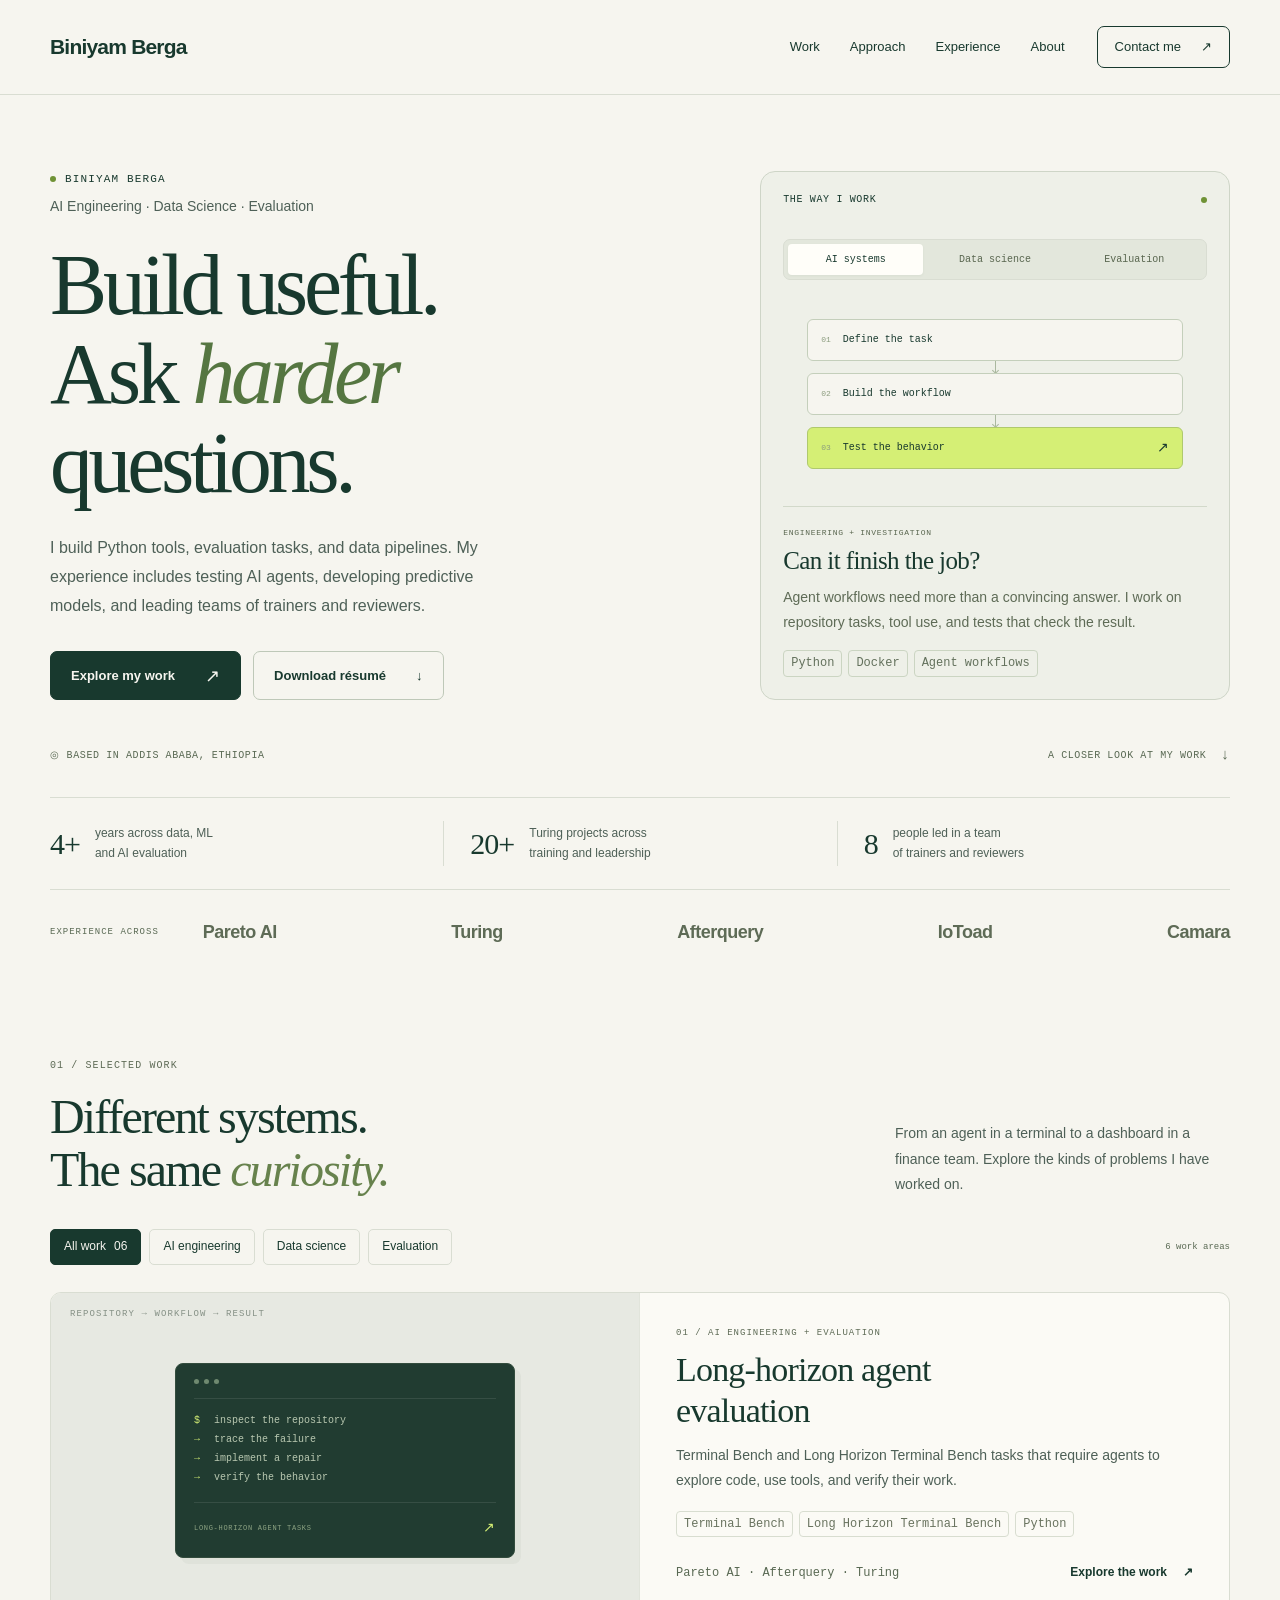
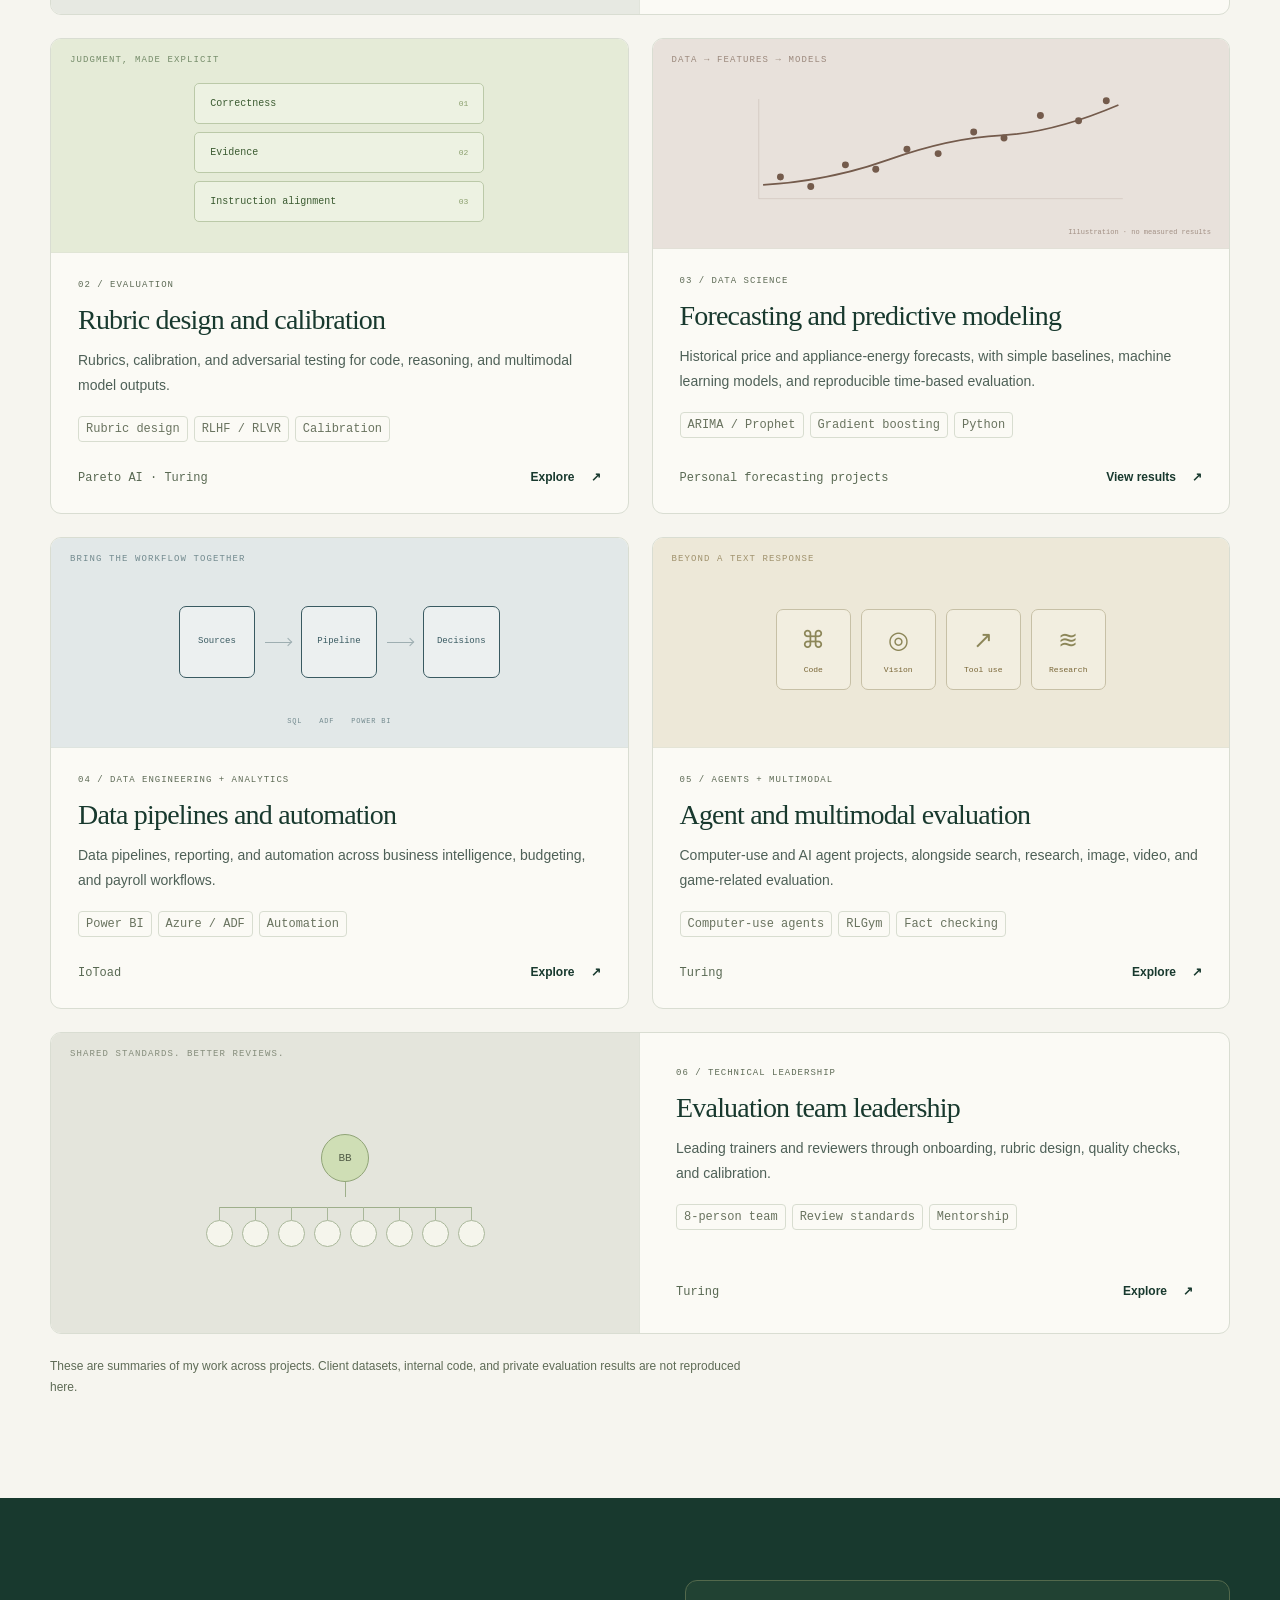
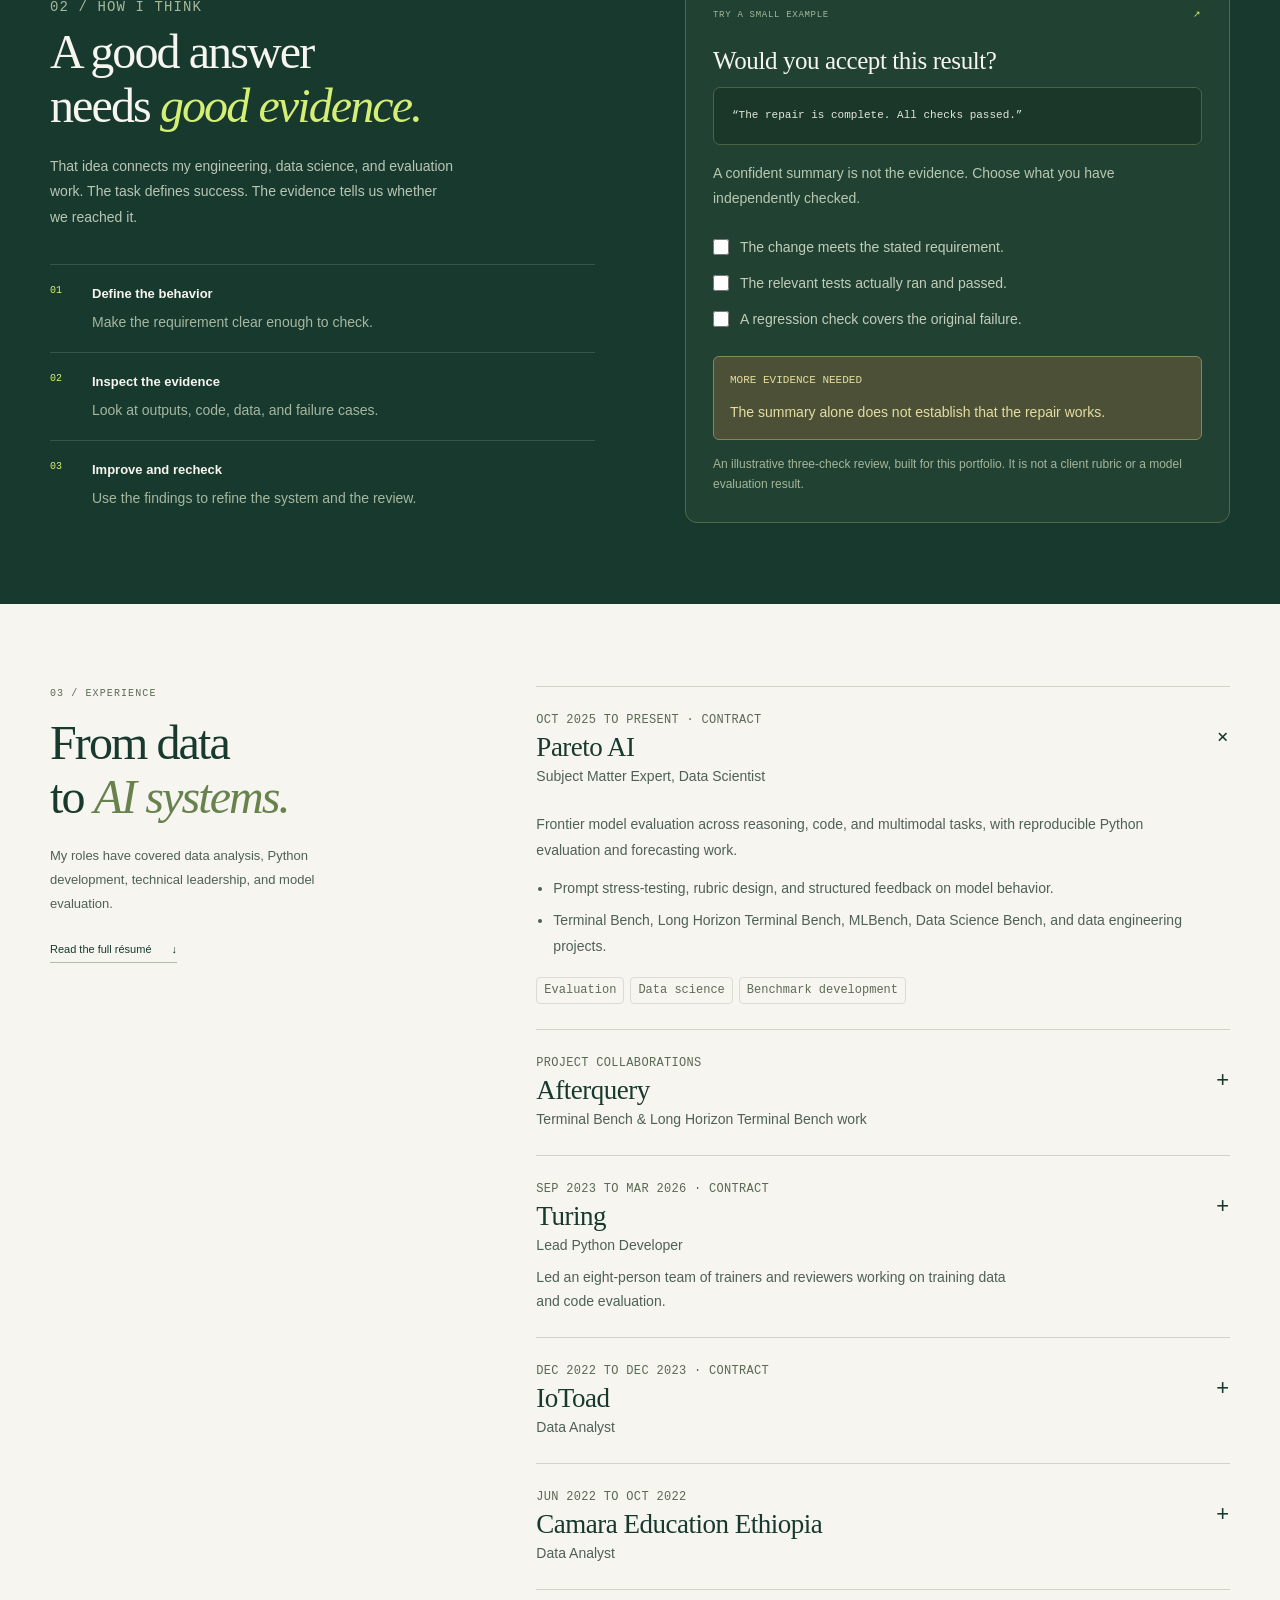
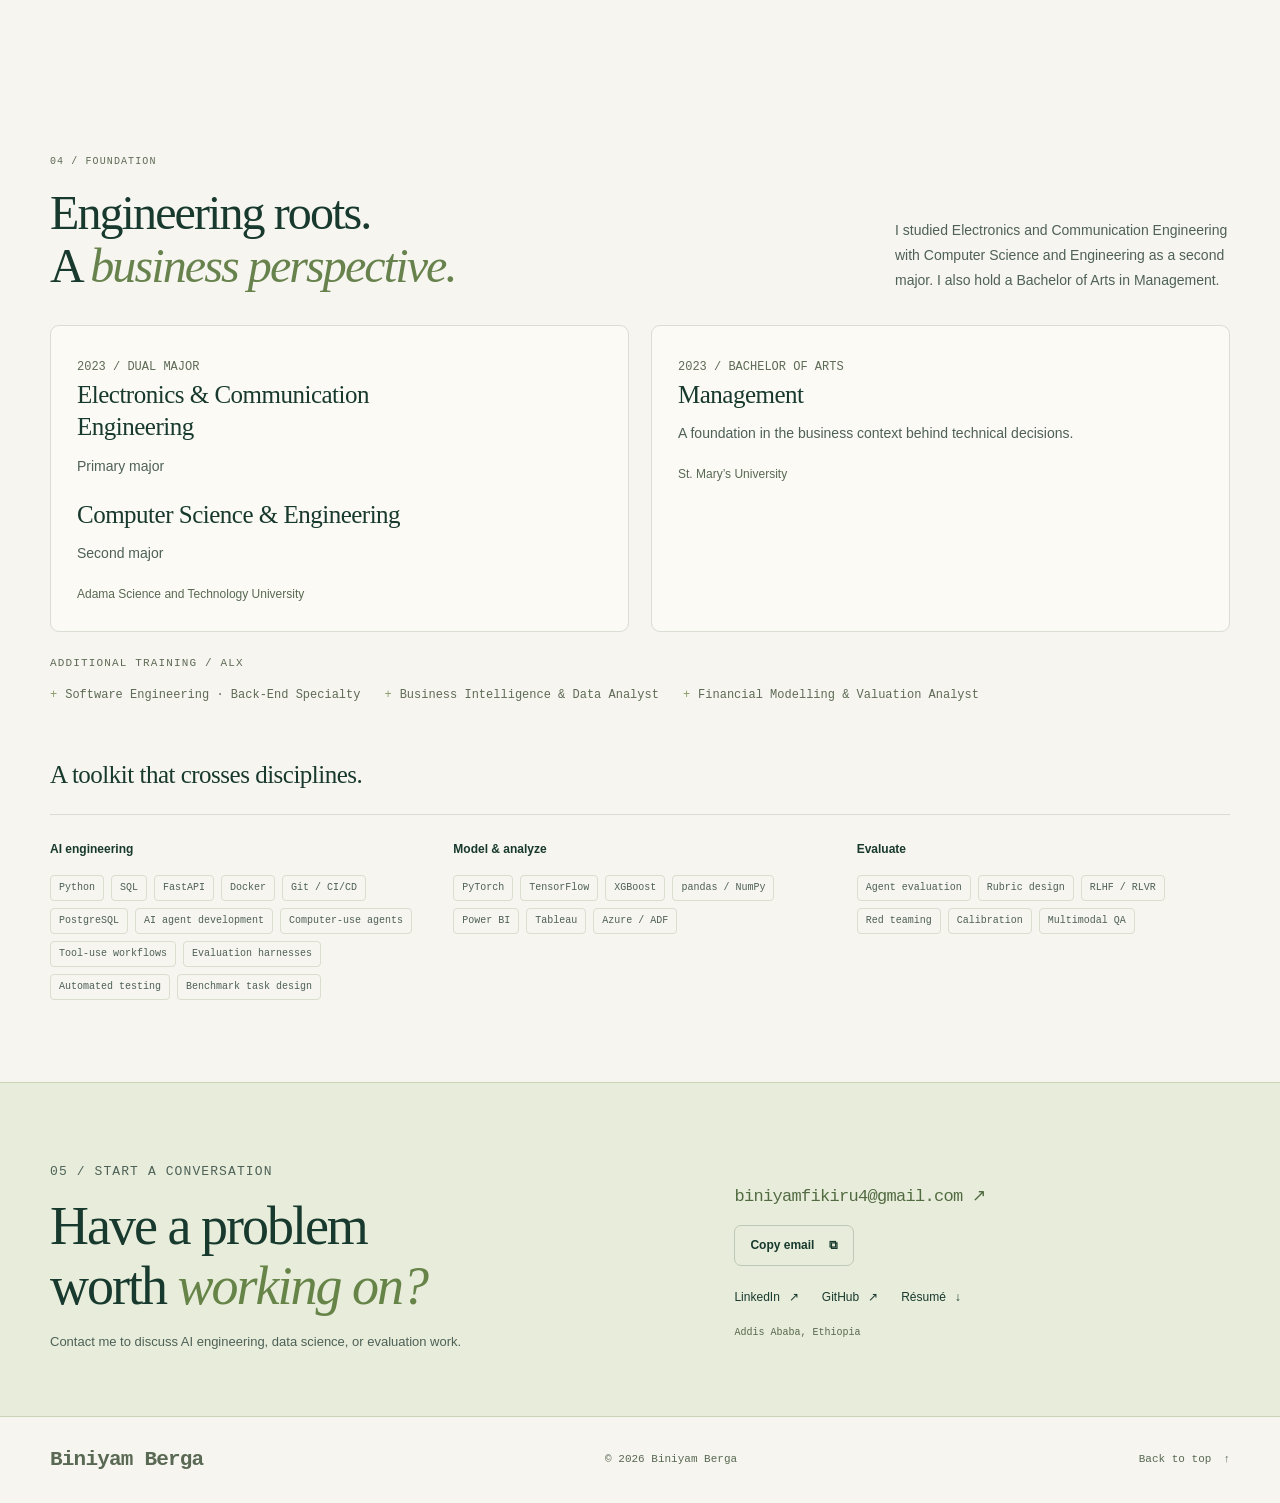
==== index.html @ d219e1a5 "Add interactive forecasting case studies" ====
<!doctype html>
<html lang="en">
<head>
  <meta charset="utf-8">
  <meta name="viewport" content="width=device-width, initial-scale=1">
  <meta name="theme-color" content="#18392e">
  <meta name="description" content="Biniyam Berga | AI engineering, data science, and evaluation. Explore work in agent evaluation, Python, machine learning, analytics, and technical leadership.">
  <meta property="og:title" content="Biniyam Berga | AI Engineering, Data Science & Evaluation">
  <meta property="og:description" content="Python tools, evaluation tasks, and data pipelines. Explore Biniyam Berga’s experience in AI engineering, data science, and technical leadership.">
  <meta property="og:type" content="website">
  <meta property="og:url" content="https://biniyam44.github.io/">
  <meta property="og:site_name" content="Biniyam Berga">
  <meta name="robots" content="index, follow">
  <link rel="canonical" href="https://biniyam44.github.io/">
  <title>Biniyam Berga | AI Engineering, Data Science & Evaluation</title>
  <link rel="icon" href="assets/favicon.svg" type="image/svg+xml">
  <link rel="stylesheet" href="styles.css">
  <script src="app.js" defer></script>
</head>
<body>
  <a class="skip-link" href="#main">Skip to content</a>
  <header class="site-header">
    <nav class="nav-shell container" aria-label="Main navigation">
      <a class="wordmark" href="#" aria-label="Biniyam Berga home">Biniyam Berga</a>
      <button class="nav-toggle" aria-expanded="false" aria-controls="nav-links">Menu <span aria-hidden="true">+</span></button>
      <div class="nav-links" id="nav-links">
        <a href="#work">Work</a><a href="#approach">Approach</a><a href="#experience">Experience</a><a href="#about">About</a>
      </div>
      <a class="header-cta" href="#contact">Contact me <span aria-hidden="true">↗</span></a>
    </nav>
  </header>

  <main id="main">
    <section class="hero container" aria-labelledby="hero-title">
      <div class="hero-main">
        <p class="eyebrow"><span class="eyebrow-dot" aria-hidden="true"></span> BINIYAM BERGA</p>
        <p class="hero-role">AI Engineering · Data Science · Evaluation</p>
        <h1 id="hero-title">Build useful.<br>Ask <em>harder</em><br>questions.</h1>
        <p class="hero-description">I build Python tools, evaluation tasks, and data pipelines. My experience includes testing AI agents, developing predictive models, and leading teams of trainers and reviewers.</p>
        <div class="hero-actions">
          <a class="button primary" href="#work">Explore my work <span class="arrow" aria-hidden="true">↗</span></a>
          <a class="button secondary" href="assets/Biniyam-Berga-Resume.pdf" download>Download résumé <span aria-hidden="true">↓</span></a>
        </div>
      </div>
      <aside class="practice-panel" aria-label="Explore my areas of work">
        <div class="panel-heading"><span>THE WAY I WORK</span><span class="live-dot" aria-hidden="true"></span></div>
        <div class="focus-switch" role="group" aria-label="Choose an area of work">
          <button type="button" data-focus="ai" aria-pressed="true">AI systems</button>
          <button type="button" data-focus="data" aria-pressed="false">Data science</button>
          <button type="button" data-focus="evaluation" aria-pressed="false">Evaluation</button>
        </div>
        <div class="practice-diagram" aria-hidden="true">
          <div class="diagram-node" id="node-start"><span>01</span><strong>Define the task</strong></div>
          <div class="connector"><span>↓</span></div>
          <div class="diagram-node" id="node-middle"><span>02</span><strong>Build the workflow</strong></div>
          <div class="connector"><span>↓</span></div>
          <div class="diagram-node" id="node-end"><span>03</span><strong>Test the behavior</strong><span class="node-mark">↗</span></div>
        </div>
        <div class="focus-content" aria-live="polite" aria-atomic="true">
          <p class="eyebrow" id="focus-caption">ENGINEERING + INVESTIGATION</p>
          <h2 id="focus-title">Can it finish the job?</h2>
          <p id="focus-description">Agent workflows need more than a convincing answer. I work on repository tasks, tool use, and tests that check the result.</p>
          <div class="focus-tags" id="focus-tags"><span class="tag">Python</span><span class="tag">Docker</span><span class="tag">Agent workflows</span></div>
        </div>
      </aside>
      <div class="hero-footer"><span class="location"><span aria-hidden="true">◎</span> Based in Addis Ababa, Ethiopia</span><a href="#work" class="scroll-note">A closer look at my work <span aria-hidden="true">↓</span></a></div>
    </section>

    <div class="proof-strip container" aria-label="Experience at a glance">
      <div class="proof-item"><strong>4+</strong><span>years across data, ML<br>and AI evaluation</span></div>
      <div class="proof-item"><strong>20+</strong><span>Turing projects across<br>training and leadership</span></div>
      <div class="proof-item"><strong>8</strong><span>people led in a team<br>of trainers and reviewers</span></div>
    </div>
    <div class="company-strip container"><p class="company-label">EXPERIENCE ACROSS</p><div class="company-list"><span>Pareto AI</span><span>Turing</span><span>Afterquery</span><span>IoToad</span><span>Camara</span></div></div>

    <section class="section container" id="work" aria-labelledby="work-title">
      <div class="section-heading"><div><p class="section-index">01 / SELECTED WORK</p><h2 class="section-title" id="work-title">Different systems.<br>The same <em>curiosity.</em></h2></div><p class="section-intro">From an agent in a terminal to a dashboard in a finance team. Explore the kinds of problems I have worked on.</p></div>
      <div class="filter-bar" role="group" aria-label="Filter work by specialty"><button type="button" class="filter-button" data-filter="all" aria-pressed="true">All work <span>06</span></button><button type="button" class="filter-button" data-filter="ai" aria-pressed="false">AI engineering</button><button type="button" class="filter-button" data-filter="data" aria-pressed="false">Data science</button><button type="button" class="filter-button" data-filter="evaluation" aria-pressed="false">Evaluation</button><span class="filter-count" id="filter-count" role="status">6 work areas</span></div>
      <div class="work-grid">
        <article class="work-card featured" data-category="ai evaluation">
          <div class="card-visual visual-agent" aria-hidden="true"><div class="visual-label">REPOSITORY → WORKFLOW → RESULT</div><div class="mini-terminal"><div class="terminal-dots"><i></i><i></i><i></i></div><p><span>$</span> inspect the repository</p><p><span>→</span> trace the failure</p><p><span>→</span> implement a repair</p><p><span>→</span> verify the behavior</p><div class="terminal-bottom">LONG-HORIZON AGENT TASKS <b>↗</b></div></div></div>
          <div class="work-card-body"><p class="card-kicker">01 / AI ENGINEERING + EVALUATION</p><h3>Long-horizon agent evaluation</h3><p class="card-description">Terminal Bench and Long Horizon Terminal Bench tasks that require agents to explore code, use tools, and verify their work.</p><div class="card-tags"><span>Terminal Bench</span><span>Long Horizon Terminal Bench</span><span>Python</span></div><div class="card-bottom"><span>Pareto AI · Afterquery · Turing</span><button class="card-open" type="button" data-case="agents" aria-label="Explore long-horizon agent work">Explore the work <span aria-hidden="true">↗</span></button></div></div>
        </article>
        <article class="work-card" data-category="evaluation ai">
          <div class="card-visual visual-eval" aria-hidden="true"><div class="visual-label">JUDGMENT, MADE EXPLICIT</div><div class="rubric-lines"><p><span>Correctness</span><b>01</b></p><p><span>Evidence</span><b>02</b></p><p><span>Instruction alignment</span><b>03</b></p></div></div>
          <div class="work-card-body"><p class="card-kicker">02 / EVALUATION</p><h3>Rubric design and calibration</h3><p class="card-description">Rubrics, calibration, and adversarial testing for code, reasoning, and multimodal model outputs.</p><div class="card-tags"><span>Rubric design</span><span>RLHF / RLVR</span><span>Calibration</span></div><div class="card-bottom"><span>Pareto AI · Turing</span><button class="card-open" type="button" data-case="quality" aria-label="Explore evaluation and calibration work">Explore <span aria-hidden="true">↗</span></button></div></div>
        </article>
        <article class="work-card" data-category="data">
          <div class="card-visual visual-model" aria-hidden="true"><div class="visual-label">DATA → FEATURES → MODELS</div><svg class="model-plot" viewBox="0 0 460 150"><path d="M20 130H440 M20 15V130" fill="none" stroke="currentColor" opacity=".18"/><path d="M25 114 Q100 110 170 85 T300 57 T435 22" fill="none" stroke="currentColor" stroke-width="2"/><g fill="currentColor"><circle cx="45" cy="105" r="4"/><circle cx="80" cy="116" r="4"/><circle cx="120" cy="91" r="4"/><circle cx="155" cy="96" r="4"/><circle cx="191" cy="73" r="4"/><circle cx="227" cy="78" r="4"/><circle cx="268" cy="53" r="4"/><circle cx="303" cy="60" r="4"/><circle cx="345" cy="34" r="4"/><circle cx="389" cy="40" r="4"/><circle cx="421" cy="17" r="4"/></g></svg><span class="visual-footnote">Illustration · no measured results</span></div>
          <div class="work-card-body"><p class="card-kicker">03 / DATA SCIENCE</p><h3>Forecasting and predictive modeling</h3><p class="card-description">Historical price and appliance-energy forecasts, with simple baselines, machine learning models, and reproducible time-based evaluation.</p><div class="card-tags"><span>ARIMA / Prophet</span><span>Gradient boosting</span><span>Python</span></div><div class="card-bottom"><span>Personal forecasting projects</span><a class="card-open" href="forecasting/" aria-label="Explore the forecasting case studies">View results <span aria-hidden="true">↗</span></a></div></div>
        </article>
        <article class="work-card" data-category="data ai">
          <div class="card-visual visual-data" aria-hidden="true"><div class="visual-label">BRING THE WORKFLOW TOGETHER</div><div class="pipeline-visual"><span class="pipeline-node">Sources</span><span class="flow-line">→</span><span class="pipeline-node">Pipeline</span><span class="flow-line">→</span><span class="pipeline-node">Decisions</span></div><div class="visual-stack"><span>SQL</span><span>ADF</span><span>POWER BI</span></div></div>
          <div class="work-card-body"><p class="card-kicker">04 / DATA ENGINEERING + ANALYTICS</p><h3>Data pipelines and automation</h3><p class="card-description">Data pipelines, reporting, and automation across business intelligence, budgeting, and payroll workflows.</p><div class="card-tags"><span>Power BI</span><span>Azure / ADF</span><span>Automation</span></div><div class="card-bottom"><span>IoToad</span><button class="card-open" type="button" data-case="pipelines" aria-label="Explore analytics and automation work">Explore <span aria-hidden="true">↗</span></button></div></div>
        </article>
        <article class="work-card" data-category="ai evaluation">
          <div class="card-visual visual-bi" aria-hidden="true"><div class="visual-label">BEYOND A TEXT RESPONSE</div><div class="modality-grid"><span><b>⌘</b>Code</span><span><b>◎</b>Vision</span><span><b>↗</b>Tool use</span><span><b>≋</b>Research</span></div></div>
          <div class="work-card-body"><p class="card-kicker">05 / AGENTS + MULTIMODAL</p><h3>Agent and multimodal evaluation</h3><p class="card-description">Computer-use and AI agent projects, alongside search, research, image, video, and game-related evaluation.</p><div class="card-tags"><span>Computer-use agents</span><span>RLGym</span><span>Fact checking</span></div><div class="card-bottom"><span>Turing</span><button class="card-open" type="button" data-case="multimodal" aria-label="Explore agent and multimodal evaluation work">Explore <span aria-hidden="true">↗</span></button></div></div>
        </article>
        <article class="work-card" data-category="evaluation">
          <div class="card-visual visual-lead" aria-hidden="true"><div class="visual-label">SHARED STANDARDS. BETTER REVIEWS.</div><div class="team-visual"><span>BB</span><div><i></i><i></i><i></i><i></i><i></i><i></i><i></i><i></i></div></div></div>
          <div class="work-card-body"><p class="card-kicker">06 / TECHNICAL LEADERSHIP</p><h3>Evaluation team leadership</h3><p class="card-description">Leading trainers and reviewers through onboarding, rubric design, quality checks, and calibration.</p><div class="card-tags"><span>8-person team</span><span>Review standards</span><span>Mentorship</span></div><div class="card-bottom"><span>Turing</span><button class="card-open" type="button" data-case="leadership" aria-label="Explore technical leadership work">Explore <span aria-hidden="true">↗</span></button></div></div>
        </article>
      </div>
      <p class="work-note">These are summaries of my work across projects. Client datasets, internal code, and private evaluation results are not reproduced here.</p>
    </section>

    <section class="method-section" id="approach" aria-labelledby="approach-title"><div class="container method-layout">
      <div class="method-copy"><p class="section-index">02 / HOW I THINK</p><h2 class="section-title" id="approach-title">A good answer<br>needs <em>good evidence.</em></h2><p>That idea connects my engineering, data science, and evaluation work. The task defines success. The evidence tells us whether we reached it.</p><div class="method-steps"><div class="method-step"><span class="step-number">01</span><div class="step-content"><h3>Define the behavior</h3><p>Make the requirement clear enough to check.</p></div></div><div class="method-step"><span class="step-number">02</span><div class="step-content"><h3>Inspect the evidence</h3><p>Look at outputs, code, data, and failure cases.</p></div></div><div class="method-step"><span class="step-number">03</span><div class="step-content"><h3>Improve and recheck</h3><p>Use the findings to refine the system and the review.</p></div></div></div></div>
      <div class="demo"><div class="demo-topline"><p class="demo-label">TRY A SMALL EXAMPLE</p><span aria-hidden="true">↗</span></div><h3>Would you accept this result?</h3><p class="demo-sample">“The repair is complete. All checks passed.”</p><p>A confident summary is not the evidence. Choose what you have independently checked.</p><fieldset class="demo-controls"><legend class="sr-only">Evidence available for this illustrative repair</legend><label><input type="checkbox" id="demo-requirement"><span>The change meets the stated requirement.</span></label><label><input type="checkbox" id="demo-tests"><span>The relevant tests actually ran and passed.</span></label><label><input type="checkbox" id="demo-regression"><span>A regression check covers the original failure.</span></label></fieldset><div class="demo-result" id="demo-result" data-state="review" role="status" aria-live="polite"><span>MORE EVIDENCE NEEDED</span><p>The summary alone does not establish that the repair works.</p></div><p class="demo-explainer">An illustrative three-check review, built for this portfolio. It is not a client rubric or a model evaluation result.</p></div>
    </div></section>

    <section class="section container" id="experience" aria-labelledby="experience-title"><div class="experience-layout"><div class="experience-sidebar"><p class="section-index">03 / EXPERIENCE</p><h2 class="section-title" id="experience-title">From data<br>to <em>AI systems.</em></h2><p>My roles have covered data analysis, Python development, technical leadership, and model evaluation.</p><a class="text-link" href="assets/Biniyam-Berga-Resume.pdf" download>Read the full résumé <span aria-hidden="true">↓</span></a></div><div class="experience-list">
      <details class="experience-item" open><summary><div><p class="experience-dates">OCT 2025 TO PRESENT · CONTRACT</p><h3 class="experience-company">Pareto AI</h3><p class="experience-role">Subject Matter Expert, Data Scientist</p></div><span class="experience-toggle" aria-hidden="true">+</span></summary><div class="experience-body"><p>Frontier model evaluation across reasoning, code, and multimodal tasks, with reproducible Python evaluation and forecasting work.</p><ul><li>Prompt stress-testing, rubric design, and structured feedback on model behavior.</li><li>Terminal Bench, Long Horizon Terminal Bench, MLBench, Data Science Bench, and data engineering projects.</li></ul><div class="experience-tags"><span>Evaluation</span><span>Data science</span><span>Benchmark development</span></div></div></details>
      <details class="experience-item"><summary><div><p class="experience-dates">PROJECT COLLABORATIONS</p><h3 class="experience-company">Afterquery</h3><p class="experience-role">Terminal Bench &amp; Long Horizon Terminal Bench work</p></div><span class="experience-toggle" aria-hidden="true">+</span></summary><div class="experience-body"><p>Work on Terminal Bench and Long Horizon Terminal Bench projects, contributing to the design and evaluation of tasks for AI agents.</p><div class="experience-tags"><span>Agent tasks</span><span>Evaluation</span></div></div></details>
      <details class="experience-item"><summary><div><p class="experience-dates">SEP 2023 TO MAR 2026 · CONTRACT</p><h3 class="experience-company">Turing</h3><p class="experience-role">Lead Python Developer</p><p class="experience-highlight">Led an eight-person team of trainers and reviewers working on training data and code evaluation.</p></div><span class="experience-toggle" aria-hidden="true">+</span></summary><div class="experience-body"><p>Joined as a Python Developer in September 2023 and moved into the Lead Python Developer role in August 2024.</p><ul><li>Contributed across more than 20 projects through trainer and team-lead responsibilities.</li><li>Built Python evaluation tooling and APIs using FastAPI, Docker, and PostgreSQL.</li><li>Worked across code implementation, AI and computer-use agents, RLHF, RLVR, RLGym, deep research, search, image and video labeling, game labeling, and fact checking.</li></ul><div class="experience-tags"><span>Python</span><span>Leadership</span><span>Calibration</span><span>Multimodal evaluation</span></div></div></details>
      <details class="experience-item"><summary><div><p class="experience-dates">DEC 2022 TO DEC 2023 · CONTRACT</p><h3 class="experience-company">IoToad</h3><p class="experience-role">Data Analyst</p></div><span class="experience-toggle" aria-hidden="true">+</span></summary><div class="experience-body"><p>Business reporting, SQL forecasting and budgeting, and integration of data sources for analytics.</p><ul><li>Power BI, Tableau, and SSRS dashboards for business stakeholders.</li><li>Payroll and AI automation, Azure and Azure Data Factory, data engineering, and CI/CD work.</li></ul><div class="experience-tags"><span>Power BI</span><span>SQL</span><span>Azure</span><span>Automation</span></div></div></details>
      <details class="experience-item"><summary><div><p class="experience-dates">JUN 2022 TO OCT 2022</p><h3 class="experience-company">Camara Education Ethiopia</h3><p class="experience-role">Data Analyst</p></div><span class="experience-toggle" aria-hidden="true">+</span></summary><div class="experience-body"><p>Predictive modeling and operational analytics using XGBoost, Random Forest, regression, and clustering.</p><ul><li>SQL exploration and feature engineering for model development.</li><li>Apache NiFi data pipelines and Tableau/Power BI reporting.</li></ul><div class="experience-tags"><span>Machine learning</span><span>Apache NiFi</span><span>Analytics</span></div></div></details>
    </div></div></section>

<section class="section container about-section" id="about" aria-labelledby="about-title"><div class="section-heading"><div><p class="section-index">04 / FOUNDATION</p><h2 class="section-title" id="about-title">Engineering roots.<br>A <em>business perspective.</em></h2></div><p class="section-intro">I studied Electronics and Communication Engineering with Computer Science and Engineering as a second major. I also hold a Bachelor of Arts in Management.</p></div><div class="education-grid"><div class="education-card"><span class="education-year">2023 / DUAL MAJOR</span><h3>Electronics &amp; Communication Engineering</h3><p>Primary major</p><h3>Computer Science &amp; Engineering</h3><p>Second major</p><span>Adama Science and Technology University</span></div><div class="education-card"><span class="education-year">2023 / BACHELOR OF ARTS</span><h3>Management</h3><p>A foundation in the business context behind technical decisions.</p><span>St. Mary’s University</span></div></div><div class="credential-list"><p class="eyebrow">ADDITIONAL TRAINING / ALX</p><span>Software Engineering · Back-End Specialty</span><span>Business Intelligence &amp; Data Analyst</span><span>Financial Modelling &amp; Valuation Analyst</span></div><div class="skills-section"><h3>A toolkit that crosses disciplines.</h3><div class="skill-groups"><div class="skill-group"><h4>AI engineering</h4><div class="skill-list"><span>Python</span><span>SQL</span><span>FastAPI</span><span>Docker</span><span>Git / CI/CD</span><span>PostgreSQL</span><span>AI agent development</span><span>Computer-use agents</span><span>Tool-use workflows</span><span>Evaluation harnesses</span><span>Automated testing</span><span>Benchmark task design</span></div></div><div class="skill-group"><h4>Model &amp; analyze</h4><div class="skill-list"><span>PyTorch</span><span>TensorFlow</span><span>XGBoost</span><span>pandas / NumPy</span><span>Power BI</span><span>Tableau</span><span>Azure / ADF</span></div></div><div class="skill-group"><h4>Evaluate</h4><div class="skill-list"><span>Agent evaluation</span><span>Rubric design</span><span>RLHF / RLVR</span><span>Red teaming</span><span>Calibration</span><span>Multimodal QA</span></div></div></div></div></section>

    <section class="contact-section" id="contact" aria-labelledby="contact-title"><div class="container contact-layout"><div class="contact"><p class="section-index">05 / START A CONVERSATION</p><h2 id="contact-title">Have a problem<br>worth <em>working on?</em></h2><p>Contact me to discuss AI engineering, data science, or evaluation work.</p></div><div class="contact-actions"><a class="contact-address" href="mailto:biniyamfikiru4@gmail.com">biniyamfikiru4@gmail.com <span aria-hidden="true">↗</span></a><button class="button secondary small" type="button" id="copy-email">Copy email <span aria-hidden="true">⧉</span></button><div class="social-links"><a href="https://www.linkedin.com/in/biniyam-berga" target="_blank" rel="noopener noreferrer">LinkedIn <span aria-hidden="true">↗</span></a><a href="https://github.com/biniyam44" target="_blank" rel="noopener noreferrer">GitHub <span aria-hidden="true">↗</span></a><a href="assets/Biniyam-Berga-Resume.pdf" download>Résumé <span aria-hidden="true">↓</span></a></div><p class="contact-location">Addis Ababa, Ethiopia</p></div></div></section>
  </main>
  <footer class="site-footer container"><div class="footer-inner"><a class="wordmark" href="#">Biniyam Berga</a><p>© <span id="year">2026</span> Biniyam Berga</p><a class="back-top" href="#">Back to top <span aria-hidden="true">↑</span></a></div></footer>

  <dialog class="case-dialog" id="case-dialog" aria-labelledby="case-title"><div class="dialog-header"><span>SELECTED WORK / BINIYAM BERGA</span><button class="dialog-close" type="button" id="close-dialog" aria-label="Close work details">×</button></div><div class="dialog-content" id="case-content"></div></dialog>
  <div id="toast" class="toast" role="status" aria-live="polite"></div>
  <noscript><style>.nav-links{display:flex!important;position:static!important;flex-wrap:wrap}.nav-toggle,.focus-switch,.filter-bar,button.card-open,.demo,#copy-email{display:none!important}.nav-shell{flex-wrap:wrap}.method-layout{grid-template-columns:1fr}</style><div class="noscript-note">The main portfolio content is available without JavaScript. Enable JavaScript for work details and interactive examples.</div></noscript>
</body>
</html>
---- styles.css ----
@charset "UTF-8";

:root {
  --paper: #f6f5ef;
  --white: #fffef9;
  --ink: #18392e;
  --body: #4e6057;
  --muted: #596953;
  --line: #d9ddd2;
  --lime: #d5ef75;
  --lime-dark: #bcd95c;
  --wash: #e9ede1;
  --sans: -apple-system, BlinkMacSystemFont, "Segoe UI", sans-serif;
  --serif: Georgia, "Times New Roman", serif;
  --mono: "SFMono-Regular", Consolas, "Liberation Mono", monospace;
  --radius: 18px;
}

*, *::before, *::after { box-sizing: border-box; }
html { scroll-behavior: smooth; scroll-padding-top: 100px; }
body { margin: 0; color: var(--ink); background: var(--paper); font: 16px/1.65 var(--sans); -webkit-font-smoothing: antialiased; }
body:has(dialog[open]) { overflow: hidden; }
button, input, textarea, select { font: inherit; }
button, a, input { -webkit-tap-highlight-color: transparent; }
button { color: inherit; }
button, summary { cursor: pointer; }
a { color: inherit; text-decoration: none; }
img, svg { max-width: 100%; }
img { display: block; height: auto; }
svg { vertical-align: middle; }
p, h1, h2, h3, h4 { margin: 0; }
button { border-radius: 0; }
button:disabled { cursor: not-allowed; opacity: .6; }
[hidden] { display: none !important; }
::selection { color: var(--ink); background: var(--lime); }
:focus-visible { outline: 3px solid #587d20; outline-offset: 5px; }
.container { width: min(1180px, calc(100% - 80px)); margin-inline: auto; }
.sr-only { position: absolute; width: 1px; height: 1px; padding: 0; margin: -1px; overflow: hidden; clip-path: inset(50%); white-space: nowrap; border: 0; }
.skip-link { position: fixed; top: 12px; left: 20px; z-index: 100; padding: 10px 18px; color: var(--ink); background: var(--lime); transform: translateY(-150%); border-radius: 6px; }
.skip-link:focus { transform: translateY(0); }

.site-header { position: relative; z-index: 20; border-bottom: 1px solid var(--line); }
.nav-shell { min-height: 94px; display: flex; align-items: center; justify-content: space-between; gap: 32px; }
.wordmark { font-size: 21px; font-weight: 720; letter-spacing: -.8px; white-space: nowrap; }
.wordmark span { color: #71854b; }
.wordmark small { font: 11px var(--mono); letter-spacing: 0; margin-left: 7px; }
.nav-links { display: flex; gap: 30px; align-items: center; margin-left: auto; }
.nav-links a { position: relative; font-size: 13px; font-weight: 500; padding: 8px 0; }
.nav-links a::after { position: absolute; right: 0; bottom: 3px; left: 0; height: 1px; background: currentColor; content: ""; transform: scaleX(0); transform-origin: left; transition: transform .18s ease; }
.nav-links a:hover::after, .nav-links a:focus-visible::after { transform: scaleX(1); }
.header-cta { display: inline-flex; align-items: center; justify-content: center; gap: 20px; min-height: 42px; padding: 8px 17px; font-size: 13px; border: 1px solid var(--ink); border-radius: 7px; transition: background .18s ease; }
.header-cta:hover { background: var(--wash); }
.nav-toggle { display: none; border: 1px solid var(--line); background: none; border-radius: 6px; padding: 7px 11px; font-size: 13px; }

.hero { padding-top: 76px; display: grid; grid-template-columns: 1.35fr 1fr; gap: 0 76px; align-items: center; }
.hero-main { min-width: 0; }
.eyebrow { display: flex; align-items: center; gap: 9px; font: 11px/1.5 var(--mono); letter-spacing: 1.15px; text-transform: uppercase; }
.eyebrow-dot, .live-dot { width: 6px; height: 6px; flex: 0 0 6px; border-radius: 50%; background: #6f9235; }
.hero-role { margin-top: 8px; color: var(--body); font-size: 14px; line-height: 1.5; }
.hero h1 { margin-top: 24px; font: 400 clamp(64px, 6.7vw, 88px)/1.04 var(--serif); letter-spacing: -4.3px; }
.hero h1 span { display: block; }
.hero h1 em { font-weight: 400; color: #557641; }
.hero-description { max-width: 480px; margin-top: 26px; color: var(--body); font-size: 16px; line-height: 1.8; }
.hero-description strong { color: var(--ink); font-weight: 500; }
.hero-actions { display: flex; gap: 12px; align-items: center; flex-wrap: wrap; margin-top: 31px; }
.button { min-height: 49px; display: inline-flex; align-items: center; justify-content: center; gap: 30px; padding: 11px 20px; border: 1px solid transparent; border-radius: 7px; font-size: 13px; font-weight: 600; line-height: 1.5; transition: background .18s ease, border-color .18s ease, transform .18s ease; }
.button:hover { transform: translateY(-2px); }
.button.primary { color: var(--paper); background: var(--ink); border-color: var(--ink); }
.button.primary:hover { background: #28513f; border-color: #28513f; }
.button.secondary { background: transparent; border-color: #bec8b8; }
.button.secondary:hover { background: #e9ede1; border-color: var(--ink); }
.button.small { min-height: 41px; padding: 8px 15px; gap: 15px; font-size: 12px; }
.arrow { display: inline-block; font-size: 18px; font-weight: 400; line-height: 1; }
.hero-footer { grid-column: 1 / -1; display: flex; align-items: center; justify-content: space-between; gap: 24px; padding: 44px 0 29px; color: var(--muted); font: 10px/1.6 var(--mono); letter-spacing: .6px; text-transform: uppercase; }
.location { display: inline-flex; align-items: center; gap: 7px; }
.location svg { width: 13px; height: 13px; }
.scroll-note { display: inline-flex; align-items: center; gap: 14px; }
.scroll-note span:last-child { font-size: 15px; }

.practice-panel { align-self: stretch; min-width: 0; padding: 22px; border: 1px solid #ced5c7; border-radius: 15px; background: #eef0e8; display: flex; flex-direction: column; justify-content: space-between; }
.panel-heading { display: flex; gap: 9px; align-items: center; justify-content: space-between; font: 10px var(--mono); letter-spacing: .65px; text-transform: uppercase; }
.panel-heading > span { display: inline-flex; gap: 7px; align-items: center; }
.panel-heading > span:last-child { color: var(--muted); }
.focus-switch { display: flex; gap: 4px; margin-top: 21px; padding: 4px; border: 1px solid var(--line); background: #e3e7dc; border-radius: 7px; }
.focus-switch button { flex: 1; padding: 8px 4px; border: 0; border-radius: 4px; background: transparent; color: #59664f; font: 10px/1.5 var(--mono); transition: background .18s ease, color .18s ease; }
.focus-switch button:hover { color: var(--ink); background: #edf0e6; }
.focus-switch button[aria-pressed="true"] { background: var(--white); color: var(--ink); box-shadow: 0 1px 3px #18392e0c; }
.practice-diagram { position: relative; min-height: 185px; padding: 25px 24px 24px; display: flex; flex-direction: column; justify-content: center; align-items: center; }
.diagram-node { position: relative; width: 100%; min-height: 42px; border: 1px solid #c4cfbb; border-radius: 6px; background: var(--paper); padding: 10px 13px; display: flex; align-items: center; gap: 12px; font: 10px var(--mono); }
.diagram-node > span:first-child { color: #8b9c7e; font-size: 8px; }
.diagram-node strong { font-weight: 400; }
.diagram-node .node-mark { margin-left: auto; font-size: 14px; }
.diagram-node svg { width: 24px; height: 24px; stroke-width: 1.3; }
.diagram-node:last-child, .diagram-node.active, .diagram-node.highlight { background: var(--lime); border-color: #afc96d; }
.connector { width: 1px; height: 12px; background: #aab89f; position: relative; }
.connector span { display: none; }
.connector::after { position: absolute; bottom: 0; left: -2px; width: 5px; height: 5px; border-bottom: 1px solid #aab89f; border-right: 1px solid #aab89f; content: ""; transform: rotate(45deg); }
.focus-content { padding-top: 20px; border-top: 1px solid #d2d9ca; min-height: 148px; }
.focus-content h2, .focus-content h3 { font: 400 25px/1.2 var(--serif); letter-spacing: -.6px; }
.focus-content .eyebrow { margin: 0 0 8px; font-size: 8px; line-height: 1.4; letter-spacing: .7px; color: #59664f; }
.focus-content p { margin-top: 9px; color: #5e6b56; font-size: 12px; line-height: 1.75; }
.focus-tags { display: flex; gap: 6px; flex-wrap: wrap; margin-top: 16px; }
.tag { display: inline-flex; align-items: center; padding: 3px 7px; font: 9px/1.6 var(--mono); border: 1px solid #cbd5c2; border-radius: 4px; color: #63715c; }

.proof-strip { display: grid; grid-template-columns: repeat(3, 1fr); padding: 23px 0; border-top: 1px solid var(--line); border-bottom: 1px solid var(--line); }
.proof-item { padding: 3px 26px; border-left: 1px solid var(--line); display: flex; align-items: center; gap: 15px; }
.proof-item:first-child { border-left: 0; padding-left: 0; }
.proof-item strong { font: 400 30px/1.1 var(--serif); letter-spacing: -1px; white-space: nowrap; }
.proof-item span { font-size: 11px; line-height: 1.6; color: var(--body); }
.company-strip { display: flex; align-items: center; gap: 44px; padding: 28px 0; }
.company-label { max-width: 120px; flex-shrink: 0; color: var(--muted); font: 9px/1.7 var(--mono); letter-spacing: 1px; text-transform: uppercase; }
.company-list { display: flex; flex: 1; align-items: center; justify-content: space-between; gap: 28px; color: #5e6b56; font-size: 18px; font-weight: 650; letter-spacing: -.5px; }
.company-list span { white-space: nowrap; }
.company-list small { font: 10px var(--mono); letter-spacing: 0; }

.section { padding-block: 82px; scroll-margin-top: 30px; }
.section-heading { display: grid; grid-template-columns: 1fr auto; gap: 12px 45px; align-items: end; margin-bottom: 32px; }
.section-index { grid-column: 1 / -1; font: 10px/1.5 var(--mono); letter-spacing: 1.1px; color: #5e6b56; text-transform: uppercase; margin-bottom: 4px; }
.section-heading > div .section-index { margin-bottom: 17px; }
.section-title { font: 400 48px/1.12 var(--serif); letter-spacing: -1.9px; }
.section-title em { color: #67824d; font-weight: 400; }
.section-intro { color: var(--body); font-size: 13px; line-height: 1.8; max-width: 335px; }
.filter-bar { display: flex; align-items: center; gap: 8px; flex-wrap: wrap; margin: 30px 0 27px; }
.filter-button { display: flex; align-items: center; gap: 8px; min-height: 36px; padding: 7px 13px; border: 1px solid var(--line); border-radius: 5px; font-size: 11px; background: transparent; transition: background .18s ease, color .18s ease; }
.filter-button:hover { background: #e9ede1; }
.filter-button[aria-pressed="true"] { color: var(--paper); border-color: var(--ink); background: var(--ink); }
.filter-count { color: var(--muted); font: 9px var(--mono); }
.filter-bar > .filter-count { margin-left: auto; }
.work-grid { display: grid; grid-template-columns: repeat(2, minmax(0, 1fr)); gap: 23px; align-items: stretch; }
.work-card { min-width: 0; display: flex; flex-direction: column; overflow: hidden; border: 1px solid var(--line); border-radius: 11px; background: #fbfaf5; transition: border-color .2s ease, box-shadow .2s ease, transform .2s ease; }
.work-card:hover { border-color: #a3b392; transform: translateY(-3px); box-shadow: 0 7px 20px #18392e07; }
.card-visual { position: relative; min-height: 210px; padding: 44px 30px 30px; overflow: hidden; display: flex; align-items: center; justify-content: center; gap: 18px; border-bottom: 1px solid #d9ddd270; }
.visual-label { position: absolute; top: 16px; left: 19px; font: 9px var(--mono); letter-spacing: 1.1px; text-transform: uppercase; opacity: .65; }
.visual-eval { background: #e5ebd7; color: #3b5b31; }
.visual-agent { background: #e7e9e2; color: #526255; }
.visual-data { background: #e2e8e8; color: #395a61; }
.visual-bi { background: #ede8d8; color: #786535; }
.visual-lead { background: #e4e5dc; color: #535e48; }
.visual-model { background: #e8e1db; color: #745b4c; }
.pipeline-node { display: flex; align-items: center; justify-content: center; flex-direction: column; gap: 9px; padding: 14px 13px; min-width: 76px; min-height: 72px; border: 1px solid currentColor; border-radius: 7px; font: 9px/1.5 var(--mono); text-align: center; background: #ffffff55; }
.pipeline-node svg { width: 23px; height: 23px; }
.pipeline-node.accent, .pipeline-node.active { background: var(--lime); }
.flow-line { width: 26px; height: 1px; background: currentColor; opacity: .4; position: relative; }
.flow-line::after { content: ""; width: 6px; height: 6px; position: absolute; right: 0; top: -2.5px; border-top: 1px solid currentColor; border-right: 1px solid currentColor; transform: rotate(45deg); }
.mini-terminal { width: min(100%, 340px); padding: 15px 18px; color: #b9c8b1; background: #213c31; border: 1px solid #334c3d; border-radius: 8px; font: 10px/1.9 var(--mono); box-shadow: 6px 6px 0 #18392e0a; }
.mini-terminal div { min-height: 18px; }
.mini-terminal .terminal-top { display: flex; gap: 4px; padding-bottom: 14px; border-bottom: 1px solid #ffffff15; margin-bottom: 11px; }
.mini-terminal .terminal-top i { width: 5px; height: 5px; background: #6f8970; border-radius: 50%; }
.mini-terminal .terminal-green, .mini-terminal strong { color: var(--lime); font-weight: 400; }
.mini-terminal .terminal-muted { opacity: .55; }
.mini-terminal span { white-space: normal; }
.bar-chart { width: min(285px, 86%); height: 125px; padding-inline: 16px; display: flex; align-items: flex-end; gap: 12px; border-bottom: 1px solid #78653550; }
.bar { flex: 1; height: var(--height, 60%); min-height: 15px; background: #b6b68b; border-radius: 4px 4px 0 0; }
.bar:nth-child(2) { height: 44%; background: #c7caa1; }
.bar:nth-child(3) { height: 70%; background: #a2af7d; }
.bar:nth-child(4) { height: 61%; background: #c8cd8e; }
.bar:nth-child(5) { height: 93%; background: #7e9562; }
.matrix { display: grid; grid-template-columns: repeat(6, 22px); gap: 7px; transform: rotate(-8deg); }
.matrix-cell { height: 22px; background: #b1be9a; border: 1px solid #a0af87; border-radius: 3px; }
.matrix-cell:nth-child(3n) { background: #d5dfc1; }
.matrix-cell:nth-child(5n) { background: #7d9e5b; border-color: #7d9e5b; }
.visual-grid { display: grid; grid-template-columns: repeat(3, 52px); gap: 12px; }
.visual-grid > * { display: flex; align-items: center; justify-content: center; min-height: 47px; border: 1px solid #85977775; border-radius: 7px; background: #ffffff50; }
.visual-grid > *:nth-child(2n) { background: #cbd6b7; }
.work-card-body { display: flex; flex-direction: column; flex: 1; padding: 25px 27px 22px; }
.card-kicker { font: 9px/1.6 var(--mono); letter-spacing: 1px; text-transform: uppercase; color: #5e6b56; margin-bottom: 10px; }
.work-card h3 { font: 400 28px/1.18 var(--serif); letter-spacing: -.8px; max-width: 390px; }
.card-description { margin-top: 12px; color: var(--body); font-size: 12px; line-height: 1.8; }
.card-tags { display: flex; flex-wrap: wrap; gap: 6px; margin-top: 18px; }
.card-tags span { border: 1px solid #d8ddd0; color: #69735f; padding: 2px 7px; border-radius: 4px; font: 9px/1.7 var(--mono); }
.card-bottom { display: flex; align-items: center; justify-content: space-between; gap: 14px; padding-top: 23px; margin-top: auto; }
.card-bottom > span { font: 9px var(--mono); color: var(--muted); }
.card-open { display: inline-flex; align-items: center; gap: 16px; border: 0; padding: 3px 0; background: transparent; font-size: 11px; font-weight: 600; }
.card-open:hover { text-decoration: underline; text-underline-offset: 4px; }
.work-card.featured, .work-card:last-child { grid-column: 1 / -1; display: grid; grid-template-columns: 1fr 1fr; }
.work-card.featured .card-visual, .work-card:last-child .card-visual { border-bottom: 0; border-right: 1px solid #d9ddd270; min-height: 300px; }
.work-card.featured .work-card-body, .work-card:last-child .work-card-body { padding: 33px 36px 28px; }
.work-card.featured h3 { font-size: 34px; }
.work-note { margin-top: 22px; font-size: 11px; color: #5e6b56; line-height: 1.75; max-width: 720px; }
.terminal-dots { display: flex; align-items: center; gap: 5px; padding-bottom: 14px; margin-bottom: 12px; border-bottom: 1px solid #ffffff18; }
.terminal-dots i { width: 5px; height: 5px; border-radius: 50%; background: #6f8970; }
.mini-terminal p span { color: var(--lime); margin-right: 8px; }
.terminal-bottom { display: flex; align-items: center; justify-content: space-between; margin-top: 15px; padding-top: 12px; border-top: 1px solid #ffffff18; font-size: 7px; letter-spacing: .7px; color: #8ea484; }
.terminal-bottom b { color: var(--lime); font-size: 14px; font-weight: 400; }
.rubric-lines { width: min(290px, 85%); }
.rubric-lines p { display: flex; align-items: center; justify-content: space-between; gap: 20px; padding: 12px 15px; margin-top: 8px; border: 1px solid #bbc9a8; border-radius: 5px; background: #f7f9f06b; font: 10px/1.5 var(--mono); }
.rubric-lines p:first-child { margin-top: 0; }
.rubric-lines b { font-weight: 400; color: #8b9f6d; font-size: 8px; }
.model-plot { width: 82%; max-height: 130px; }
.visual-footnote { position: absolute; bottom: 12px; right: 18px; font: 7px var(--mono); opacity: .6; }
.pipeline-visual { display: flex; align-items: center; justify-content: center; gap: 10px; margin-bottom: 15px; }
.pipeline-visual .flow-line { font-size: 0; }
.visual-stack { position: absolute; bottom: 22px; display: flex; gap: 17px; font: 7px var(--mono); letter-spacing: .8px; opacity: .65; }
.modality-grid { display: grid; grid-template-columns: repeat(4, 1fr); gap: 10px; }
.modality-grid > span { width: 75px; min-height: 81px; padding: 12px 5px; display: flex; flex-direction: column; align-items: center; justify-content: center; gap: 11px; border: 1px solid #c7c0a6; border-radius: 7px; font: 8px var(--mono); background: #fffdf640; }
.modality-grid b { font: 400 24px var(--sans); color: #8c8658; }
.team-visual { display: flex; align-items: center; justify-content: center; flex-direction: column; gap: 25px; }
.team-visual > span { display: grid; place-items: center; width: 48px; height: 48px; border: 1px solid #90a477; border-radius: 50%; background: #cfdeb5; font: 11px var(--mono); position: relative; }
.team-visual > span::after { content: ""; position: absolute; bottom: -16px; height: 15px; width: 1px; background: #9eaf8b; }
.team-visual > div { position: relative; display: flex; gap: 9px; padding-top: 13px; }
.team-visual > div::before { content: ""; position: absolute; top: 0; right: 14px; left: 14px; height: 1px; background: #9eaf8b; }
.team-visual i { position: relative; width: 27px; height: 27px; border: 1px solid #a9b79a; border-radius: 50%; background: #f5f5ec; }
.team-visual i::before { content: ""; position: absolute; width: 1px; height: 13px; background: #a9b79a; top: -14px; left: 12px; }

.method-section { margin-top: 18px; padding-block: 76px; color: var(--paper); background: var(--ink); }
.method-section .section-index { color: #a8b89b; }
.method-section .section-title { max-width: 440px; }
.method-section .section-title em { color: var(--lime); }
.method-layout { display: grid; grid-template-columns: 1fr 1fr; gap: 90px; align-items: start; }
.method-copy > p { max-width: 405px; margin-top: 21px; color: #b9c6b5; font-size: 13px; line-height: 1.85; }
.method-steps { margin-top: 33px; }
.method-step { display: flex; gap: 17px; padding: 18px 0; border-top: 1px solid #ffffff24; }
.step-number { flex: 0 0 25px; padding-top: 2px; color: var(--lime); font: 10px var(--mono); }
.step-content h3 { font-size: 13px; font-weight: 550; }
.step-content p { margin-top: 5px; color: #a6b7a0; font-size: 12px; line-height: 1.75; }
.demo { align-self: center; padding: 27px; border: 1px solid #53694c; border-radius: 12px; background: #214233; }
.demo-topline { display: flex; align-items: center; justify-content: space-between; gap: 12px; color: #becbb3; font: 9px/1.6 var(--mono); letter-spacing: .7px; text-transform: uppercase; }
.demo-topline span:last-child { color: var(--lime); }
.demo-topline .demo-label { margin-top: 0; }
.demo > h3 { margin-top: 23px; font: 400 25px/1.3 var(--serif); letter-spacing: -.4px; }
.demo > p:not([class]) { color: #b8c8b0; font-size: 12px; line-height: 1.8; margin-top: 16px; }
.demo-label { margin-top: 28px; color: #a4b89d; font: 9px/1.6 var(--mono); letter-spacing: .7px; text-transform: uppercase; }
.demo-sample { margin-top: 10px; padding: 18px; border: 1px solid #4c6544; border-radius: 7px; background: #1b372a; font: 11px/1.8 var(--mono); color: #e2e8d8; overflow-wrap: anywhere; }
.demo-sample p + p { margin-top: 12px; }
.demo-controls { margin: 24px 0 0; padding: 0; border: 0; display: flex; flex-direction: column; gap: 13px; }
.demo-controls label { display: flex; align-items: flex-start; gap: 11px; color: #c2cdb9; font-size: 12px; cursor: pointer; }
.demo-controls label span { display: inline-flex; align-items: center; gap: 9px; }
.demo-controls input[type="checkbox"] { width: 16px; height: 16px; flex: 0 0 16px; margin: 3px 0 0; accent-color: var(--lime); cursor: pointer; }
.demo-controls input[type="range"] { width: 100%; accent-color: var(--lime); }
.demo-controls output { font: 11px var(--mono); color: var(--lime); }
.demo-controls :focus-visible, .method-section button:focus-visible { outline-color: var(--lime); }
.demo-result { display: flex; align-items: center; justify-content: space-between; flex-wrap: wrap; gap: 12px; padding: 15px 16px; margin-top: 25px; border-radius: 6px; border: 1px solid #6a8158; font: 11px/1.6 var(--mono); background: #314c36; }
.demo-result[data-state="pass"] { background: var(--lime); border-color: var(--lime); color: var(--ink); }
.demo-result[data-state="fail"] { color: #f0c7b5; background: #594439; border-color: #9c7862; }
.demo-result[data-state="review"] { color: #e4dda2; background: #4c5036; border-color: #85865c; }
.demo-result p { font-family: var(--sans); font-size: 11px; }
.demo-explainer { margin-top: 14px; color: #a4b69b; font-size: 11px; line-height: 1.7; }

.experience-layout { display: grid; grid-template-columns: .8fr 1.4fr; gap: 90px; }
.experience-sidebar .section-title { max-width: 260px; }
.experience-sidebar .section-intro { margin-top: 20px; max-width: 255px; }
.experience-sidebar > p:not(.section-index) { max-width: 280px; margin-top: 20px; color: var(--body); font-size: 13px; line-height: 1.85; }
.text-link { display: inline-flex; gap: 20px; margin-top: 24px; padding-bottom: 4px; border-bottom: 1px solid #afbe9d; font-size: 11px; }
.text-link:hover { border-color: var(--ink); }
.experience-sidebar .section-index { margin-bottom: 15px; }
.experience-list { border-top: 1px solid #cdd5c4; }
.experience-item { border-bottom: 1px solid #cdd5c4; }
.experience-item summary { position: relative; display: grid; grid-template-columns: 1fr auto; gap: 6px 20px; padding: 24px 35px 23px 0; list-style: none; }
.experience-item summary::-webkit-details-marker { display: none; }
.experience-item summary::marker { content: ""; }
.experience-dates { grid-column: 1 / -1; color: var(--muted); font: 9px/1.6 var(--mono); letter-spacing: .3px; }
.experience-company { font: 400 27px/1.3 var(--serif); letter-spacing: -.5px; }
.experience-role { grid-column: 1; color: var(--body); font-size: 12px; line-height: 1.7; }
.experience-highlight { margin-top: 8px; max-width: 470px; color: var(--body); font-size: 14px; line-height: 1.7; }
.experience-toggle { position: absolute; top: 39px; right: 1px; font: 400 22px/1 var(--sans); transition: transform .2s ease; }
.experience-item[open] .experience-toggle { transform: rotate(45deg); }
.experience-body { padding: 0 28px 25px 0; color: var(--body); font-size: 12px; line-height: 1.85; }
.experience-body p + p { margin-top: 12px; }
.experience-body ul { margin: 12px 0 0; padding-left: 17px; }
.experience-body li + li { margin-top: 6px; }
.experience-tags { display: flex; flex-wrap: wrap; gap: 6px; margin-top: 17px; }
.experience-tags span { border: 1px solid var(--line); border-radius: 4px; padding: 3px 7px; font: 9px/1.6 var(--mono); color: #5e6b56; }
.education-grid { display: grid; grid-template-columns: repeat(2, minmax(0, 1fr)); gap: 22px; }
.education-card { padding: 26px; border: 1px solid var(--line); border-radius: 9px; background: #fbfaf5; }
.education-year { color: #5e6b56; font: 10px/1.6 var(--mono); margin-bottom: 17px; }
.education-card h3 { max-width: 390px; font: 400 25px/1.3 var(--serif); letter-spacing: -.5px; }
.education-card p { color: var(--body); font-size: 12px; line-height: 1.8; margin-top: 10px; }
.education-card p + h3 { margin-top: 20px; }
.education-card small { color: var(--muted); font-size: 11px; }
.education-card > span:last-child { display: block; margin-top: 19px; color: var(--muted); font-size: 11px; }
.credential-list { display: flex; flex-wrap: wrap; gap: 10px 24px; padding: 23px 0; color: #5e6b56; font: 10px/1.8 var(--mono); }
.credential-list span::before { content: "+"; margin-right: 8px; color: #8a9d6a; }
.credential-list > p { flex-basis: 100%; padding-bottom: 3px; }
.skills-section { padding-top: 0; }
.skills-section > h3 { font: 400 25px/1.3 var(--serif); margin: 30px 0 22px; letter-spacing: -.5px; }
.skill-groups { display: grid; grid-template-columns: repeat(3, minmax(0, 1fr)); gap: 30px; border-top: 1px solid var(--line); padding-top: 25px; }
.skill-group h3, .skill-group h4 { font-size: 12px; font-weight: 600; margin: 0 0 15px; }
.skill-list { display: flex; flex-wrap: wrap; gap: 7px; }
.skill-list span { border: 1px solid #d9dece; border-radius: 4px; padding: 4px 8px; color: var(--body); font: 10px/1.6 var(--mono); }

.contact-section { border-top: 1px solid #cad6b3; border-bottom: 1px solid #cad6b3; background: #e7edda; padding-block: 64px; }
.contact-layout { display: grid; grid-template-columns: 1.25fr 1fr; align-items: center; gap: 65px; }
.contact h2, .contact-section h2 { font: 400 54px/1.1 var(--serif); letter-spacing: -2px; max-width: 560px; }
.contact h2 em, .contact-section h2 em { color: #668348; font-weight: 400; }
.contact-section .section-index { margin-bottom: 16px; }
.contact-section p { font-size: 13px; color: var(--body); margin-top: 15px; max-width: 420px; }
.contact-actions { display: flex; flex-wrap: wrap; gap: 12px; margin-top: 24px; }
.contact-layout > .contact-actions { align-items: flex-start; }
.contact-layout > .contact-actions .contact-address { flex-basis: 100%; margin-top: 0; font-size: 17px; letter-spacing: -.7px; }
.contact-layout > .contact-actions .social-links { flex-basis: 100%; margin-top: 10px; }
.contact-layout > .contact-actions .contact-location { flex-basis: 100%; margin: 4px 0 0; font: 10px/1.7 var(--mono); color: #59664f; }
.contact-address { display: block; margin-top: 17px; color: #526a42; font: 11px/1.8 var(--mono); overflow-wrap: anywhere; }
.contact-address:hover { text-decoration: underline; text-underline-offset: 4px; }
.social-links { display: flex; align-items: center; flex-wrap: wrap; gap: 23px; margin-top: 21px; }
.social-links a { font-size: 12px; display: inline-flex; gap: 9px; align-items: center; }
.social-links a:hover { text-decoration: underline; text-underline-offset: 4px; }
.site-footer { padding-block: 24px; color: #596953; }
.footer-inner { display: flex; align-items: center; justify-content: space-between; gap: 20px; font: 11px/1.8 var(--mono); }
.footer-inner p { margin: 0; }
.back-top { display: inline-flex; gap: 12px; align-items: center; }
.back-top:hover { color: var(--ink); }

.case-dialog { width: min(720px, calc(100% - 36px)); max-height: min(85vh, 900px); padding: 0; border: 1px solid #c3ceba; border-radius: 13px; color: var(--ink); background: var(--paper); box-shadow: 0 30px 100px #112c2450; }
.case-dialog::backdrop { background: #142f27b0; backdrop-filter: blur(3px); }
.dialog-header { display: flex; align-items: center; justify-content: space-between; gap: 20px; position: sticky; top: 0; padding: 15px 24px; background: var(--paper); border-bottom: 1px solid var(--line); z-index: 1; font: 10px/1.6 var(--mono); text-transform: uppercase; letter-spacing: .7px; }
.dialog-close { width: 32px; height: 32px; flex-shrink: 0; border: 1px solid var(--line); border-radius: 50%; display: grid; place-items: center; background: transparent; font-size: 21px; line-height: 1; }
.dialog-close:hover { background: var(--wash); }
.dialog-content { padding: 34px 37px 38px; }
.dialog-kicker { margin-bottom: 12px; color: #5e6b56; font: 10px/1.6 var(--mono); text-transform: uppercase; letter-spacing: .7px; }
.dialog-title { font: 400 40px/1.15 var(--serif); letter-spacing: -1.3px; }
.dialog-lead { margin-top: 17px; color: var(--body); font-size: 15px; line-height: 1.8; }
.case-section { margin-top: 28px; padding-top: 23px; border-top: 1px solid var(--line); }
.case-section h3 { margin-bottom: 11px; font-size: 12px; font-weight: 650; }
.case-section p, .case-section li { color: var(--body); font-size: 13px; line-height: 1.85; }
.case-section ul { margin: 8px 0 0; padding-left: 18px; }
.case-section li + li { margin-top: 6px; }
.case-section a { text-decoration: underline; text-underline-offset: 3px; }
.case-notes { margin-top: 26px; padding: 14px 16px; border-left: 2px solid #aabf81; background: #e9edde; color: #59664f; font-size: 11px; line-height: 1.8; }
.dialog-stack { display: flex; flex-wrap: wrap; gap: 6px; margin-top: 18px; }
.dialog-stack span { border: 1px solid var(--line); padding: 3px 7px; border-radius: 4px; font: 10px/1.6 var(--mono); }
#toast { position: fixed; bottom: 25px; left: 50%; transform: translateX(-50%); width: max-content; max-width: calc(100% - 32px); padding: 12px 20px; border: 1px solid #557041; border-radius: 7px; background: var(--ink); color: var(--paper); box-shadow: 0 5px 25px #18392e25; font-size: 13px; z-index: 80; text-align: center; }
#toast:empty { display: none; }
.noscript-note { padding: 14px 20px; border-top: 1px solid var(--line); color: var(--body); font-size: 12px; text-align: center; }

@media (min-width: 1440px) {
  .hero { padding-top: 88px; }
  .hero { column-gap: 88px; }
  .hero h1 { font-size: 92px; }
}

@media (max-width: 1050px) {
  .container { width: calc(100% - 56px); }
  .hero { column-gap: 36px; grid-template-columns: 1.15fr 1fr; }
  .hero h1 { font-size: 69px; letter-spacing: -3.5px; }
  .practice-panel { padding: 18px; }
  .practice-diagram { padding-inline: 14px; }
  .diagram-node { padding-inline: 10px; }
  .proof-item { gap: 10px; padding-inline: 16px; }
  .proof-item strong { font-size: 26px; }
  .proof-item span { font-size: 10px; }
  .method-layout, .experience-layout { gap: 45px; }
  .card-visual { gap: 10px; padding-inline: 20px; }
  .pipeline-node { min-width: 65px; }
  .flow-line { width: 18px; }
  .contact-layout { gap: 35px; }
  .contact-section h2 { font-size: 47px; }
}

@media (max-width: 768px) {
  html { scroll-padding-top: 25px; }
  .container { width: calc(100% - 40px); }
  .nav-shell { min-height: 76px; gap: 15px; flex-wrap: wrap; }
  .wordmark { font-size: 20px; }
  .nav-toggle { display: block; margin-left: auto; min-height: 44px; min-width: 44px; }
  .header-cta { font-size: 11px; min-height: 36px; padding-inline: 12px; gap: 12px; }
  .nav-links { display: none; order: 4; width: 100%; flex-basis: 100%; gap: 24px; margin: 0; padding: 0 0 17px; }
  .nav-links.is-open, .nav-links.open, .nav-links[data-open="true"], .nav-shell:has(.nav-toggle[aria-expanded="true"]) .nav-links { display: flex; }
  .hero { padding-top: 49px; grid-template-columns: 1fr; gap: 38px; }
  .hero h1 { font-size: clamp(60px, 11vw, 80px); letter-spacing: -3.4px; }
  .hero-description { max-width: 550px; font-size: 15px; margin-top: 22px; }
  .hero-actions { margin-top: 25px; }
  .practice-panel { padding: 22px; display: grid; grid-template-columns: 1fr 1fr; column-gap: 24px; }
  .panel-heading, .focus-switch { grid-column: 1 / -1; }
  .practice-diagram { min-height: 182px; padding: 20px 0; }
  .focus-content { border: 0; padding-top: 25px; min-height: 0; }
  .focus-content h2, .focus-content h3 { font-size: 23px; }
  .focus-content p { font-size: 11px; }
  .focus-tags { margin-top: 11px; }
  .diagram-node { min-height: 42px; padding-inline: 9px; font-size: 9px; }
  .diagram-node svg { width: 22px; }
  .hero-footer { padding-top: 0; font-size: 8px; }
  .proof-strip { padding: 10px 0; }
  .proof-item { padding: 15px 18px; flex-direction: column; gap: 7px; align-items: flex-start; }
  .proof-item strong { font-size: 29px; }
  .proof-item span { font-size: 11px; }
  .company-strip { gap: 20px; padding: 24px 0; }
  .company-label { max-width: 90px; font-size: 8px; }
  .company-list { font-size: 14px; gap: 16px; flex-wrap: wrap; justify-content: flex-start; }
  .section { padding-block: 58px; }
  .section-heading { grid-template-columns: 1fr; gap: 14px; }
  .section-title { font-size: 41px; letter-spacing: -1.5px; }
  .section-intro { max-width: 480px; font-size: 12px; }
  .section-index { margin-bottom: 0; }
  .filter-bar { gap: 6px; }
  .filter-button { font-size: 10px; padding-inline: 10px; min-height: 40px; }
  .focus-switch button { min-height: 40px; }
  .card-open { min-height: 40px; }
  .dialog-close { width: 44px; height: 44px; }
  .button.small { min-height: 44px; }
  .social-links a, .back-top { min-height: 40px; }
  .demo-controls label { min-height: 40px; align-items: center; }
  .work-grid { gap: 16px; }
  .work-card.featured, .work-card:last-child { grid-template-columns: 1fr; }
  .work-card.featured .card-visual, .work-card:last-child .card-visual { min-height: 215px; border-right: 0; border-bottom: 1px solid #d9ddd270; }
  .work-card.featured .work-card-body, .work-card:last-child .work-card-body { padding: 24px; }
  .work-card.featured h3 { font-size: 31px; }
  .card-visual { min-height: 175px; padding-inline: 14px; gap: 6px; }
  .pipeline-node { min-width: 50px; min-height: 60px; padding: 9px 7px; font-size: 8px; }
  .flow-line { width: 12px; }
  .work-card-body { padding: 21px 18px 18px; }
  .work-card h3 { font-size: 25px; }
  .card-description { font-size: 11px; }
  .card-bottom { align-items: flex-start; flex-wrap: wrap; padding-top: 19px; }
  .mini-terminal { padding: 12px; font-size: 8px; }
  .matrix { grid-template-columns: repeat(6, 17px); gap: 6px; }
  .matrix-cell { height: 17px; }
  .visual-grid { grid-template-columns: repeat(3, 38px); gap: 10px; }
  .visual-grid > * { min-height: 37px; }
  .modality-grid { gap: 6px; }
  .modality-grid > span { width: 47px; min-height: 70px; font-size: 7px; }
  .pipeline-visual { gap: 5px; }
  .pipeline-visual .pipeline-node { min-width: 47px; padding-inline: 4px; font-size: 7px; }
  .method-section { margin-top: 0; padding-block: 54px; }
  .method-layout { grid-template-columns: 1fr; gap: 30px; }
  .method-section .section-title, .method-copy > p { max-width: 550px; }
  .method-steps { margin-top: 25px; }
  .demo { width: 100%; padding: 24px; }
  .experience-layout { grid-template-columns: 1fr; gap: 30px; }
  .experience-sidebar .section-title, .experience-sidebar .section-intro { max-width: 520px; }
  .experience-sidebar .section-intro { margin-top: 15px; }
  .education-grid { gap: 15px; }
  .education-card { padding: 21px; }
  .education-card h3 { font-size: 23px; }
  .skill-groups { grid-template-columns: 1fr 1fr; gap: 26px; }
  .skills-section { padding-top: 0; }
  .contact-section { padding-block: 48px; }
  .contact-layout { grid-template-columns: 1fr; gap: 20px; }
  .contact-section h2 { max-width: 540px; font-size: 47px; }
  .contact-actions { margin-top: 7px; }
  .footer-inner { align-items: flex-start; font-size: 11px; }
  .dialog-content { padding: 28px; }
  .dialog-title { font-size: 35px; }
}

@media (max-width: 480px) {
  .container { width: calc(100% - 36px); }
  .nav-shell { gap: 10px; }
  .header-cta { display: none; }
  .nav-links { gap: 21px; }
  .nav-links a { font-size: 12px; }
  .hero { padding-top: 40px; }
  .hero h1 { font-size: clamp(53px, 15.5vw, 71px); letter-spacing: -3.2px; }
  .eyebrow { font-size: 9px; letter-spacing: .7px; }
  .hero-description { font-size: 14px; line-height: 1.8; }
  .button { min-height: 46px; padding: 10px 15px; gap: 22px; font-size: 12px; }
  .hero-actions { gap: 9px; }
  .practice-panel { display: flex; padding: 20px; }
  .panel-heading { font-size: 9px; }
  .focus-switch { margin-top: 19px; width: 100%; }
  .focus-switch button { padding: 8px 4px; }
  .practice-diagram { min-height: 185px; padding-inline: 20px; }
  .diagram-node { min-height: 42px; font-size: 9px; }
  .focus-content { border-top: 1px solid #d2d9ca; padding-top: 18px; }
  .focus-content p { font-size: 12px; }
  .focus-tags { margin-top: 14px; }
  .hero-footer { gap: 10px; }
  .scroll-note { gap: 7px; font-size: 7px; }
  .proof-item { padding-inline: 14px; gap: 10px; }
  .proof-item strong { font-size: 27px; }
  .proof-item span { font-size: 10px; }
  .company-strip { align-items: flex-start; gap: 20px; }
  .company-list { display: grid; grid-template-columns: 1fr 1fr; gap: 12px 18px; }
  .filter-bar > .filter-count { flex-basis: 100%; margin-top: 5px; }
  .section { padding-block: 45px; }
  .section-title { font-size: 38px; }
  .section-heading { margin-bottom: 25px; }
  .filter-bar { margin-top: 24px; }
  .filter-button { gap: 5px; }
  .work-grid { grid-template-columns: 1fr; gap: 20px; }
  .card-visual, .work-card.featured .card-visual, .work-card:last-child .card-visual { min-height: 202px; gap: 15px; }
  .pipeline-node { min-width: 65px; min-height: 70px; font-size: 9px; }
  .flow-line { width: 18px; }
  .work-card-body, .work-card.featured .work-card-body, .work-card:last-child .work-card-body { padding: 24px 22px 22px; }
  .work-card h3, .work-card.featured h3 { font-size: 29px; }
  .card-description { font-size: 12px; }
  .card-bottom { align-items: center; }
  .mini-terminal { width: 280px; font-size: 10px; padding: 16px; }
  .matrix { grid-template-columns: repeat(6, 22px); gap: 7px; }
  .matrix-cell { height: 22px; }
  .visual-grid { grid-template-columns: repeat(3, 48px); gap: 11px; }
  .visual-grid > * { min-height: 44px; }
  .modality-grid { gap: 7px; }
  .modality-grid > span { width: 57px; min-height: 76px; font-size: 8px; }
  .pipeline-visual { gap: 6px; }
  .pipeline-visual .pipeline-node { min-width: 60px; font-size: 9px; }
  .team-visual > div { gap: 7px; }
  .team-visual i { width: 23px; height: 23px; }
  .team-visual i::before { left: 10px; }
  .method-section { padding-block: 46px; }
  .method-copy > p { font-size: 12px; }
  .demo { padding: 20px; }
  .demo-sample { padding: 14px; font-size: 10px; }
  .demo-controls label { font-size: 11px; gap: 12px; }
  .demo-topline { font-size: 8px; }
  .experience-item summary { padding-top: 22px; padding-bottom: 21px; }
  .experience-company { font-size: 26px; }
  .education-grid, .skill-groups { grid-template-columns: 1fr; }
  .education-card { padding: 24px; }
  .credential-list { font-size: 9px; gap: 11px; }
  .skills-section { padding-top: 0; }
  .contact-section h2 { font-size: 43px; letter-spacing: -1.6px; }
  .contact-address { font-size: 10px; }
  .contact-layout > .contact-actions .contact-address { font-size: 14px; }
  .footer-inner { flex-wrap: wrap; gap: 13px; }
  .case-dialog { width: calc(100% - 20px); max-height: 91vh; }
  .dialog-header { padding: 12px 19px; font-size: 9px; }
  .dialog-content { padding: 25px 22px 28px; }
  .dialog-title { font-size: 33px; }
  .dialog-lead { font-size: 13px; }
  .case-section p, .case-section li { font-size: 12px; }
}

@media screen {
  .card-description, .section-intro, .experience-role, .experience-body,
  .education-card p, .focus-content p, .method-copy > p, .step-content p,
  .demo > p:not([class]), .demo-controls label, .demo-result p,
  .case-section p, .case-section li { font-size: 14px; }
  .tag, .card-tags span, .experience-tags span, .experience-dates,
  .education-year, .education-card > span:last-child, .credential-list,
  .work-note, .case-notes, .demo-explainer, .proof-item span,
  .filter-button, .card-open, .card-bottom > span { font-size: 12px; }
}

@media (prefers-reduced-motion: reduce) {
  html { scroll-behavior: auto; }
  *, *::before, *::after { transition-duration: .01ms !important; animation-duration: .01ms !important; animation-iteration-count: 1 !important; }
  .button:hover, .work-card:hover { transform: none; }
}

@media print {
  html { scroll-behavior: auto; }
  body { background: #fff; color: #000; font-size: 11pt; }
  .container { width: 100%; }
  .site-header, .hero-actions, .hero-footer, .focus-switch, .filter-bar, .card-open, .demo, .back-top, .contact-actions, #toast, .case-dialog { display: none !important; }
  .hero, .section, .method-section, .contact-section { padding: 20pt 0; }
  .hero, .hero-main, .method-layout, .experience-layout, .contact-layout { display: block; }
  .hero h1 { font-size: 42pt; letter-spacing: -1pt; }
  .practice-panel { margin-top: 20pt; }
  .section-title, .contact-section h2 { font-size: 28pt; }
  .method-section { background: white; color: #000; }
  .method-section p, .method-section .section-index, .step-number { color: #333; }
  .method-step { border-color: #ccc; }
  .work-card { break-inside: avoid; box-shadow: none; }
  .card-visual { min-height: 120px; }
  .work-card.featured .card-visual { min-height: 160px; }
  .experience-item { break-inside: avoid; }
  .experience-body { display: block !important; }
  .site-footer { border-top: 1px solid #ccc; }
}
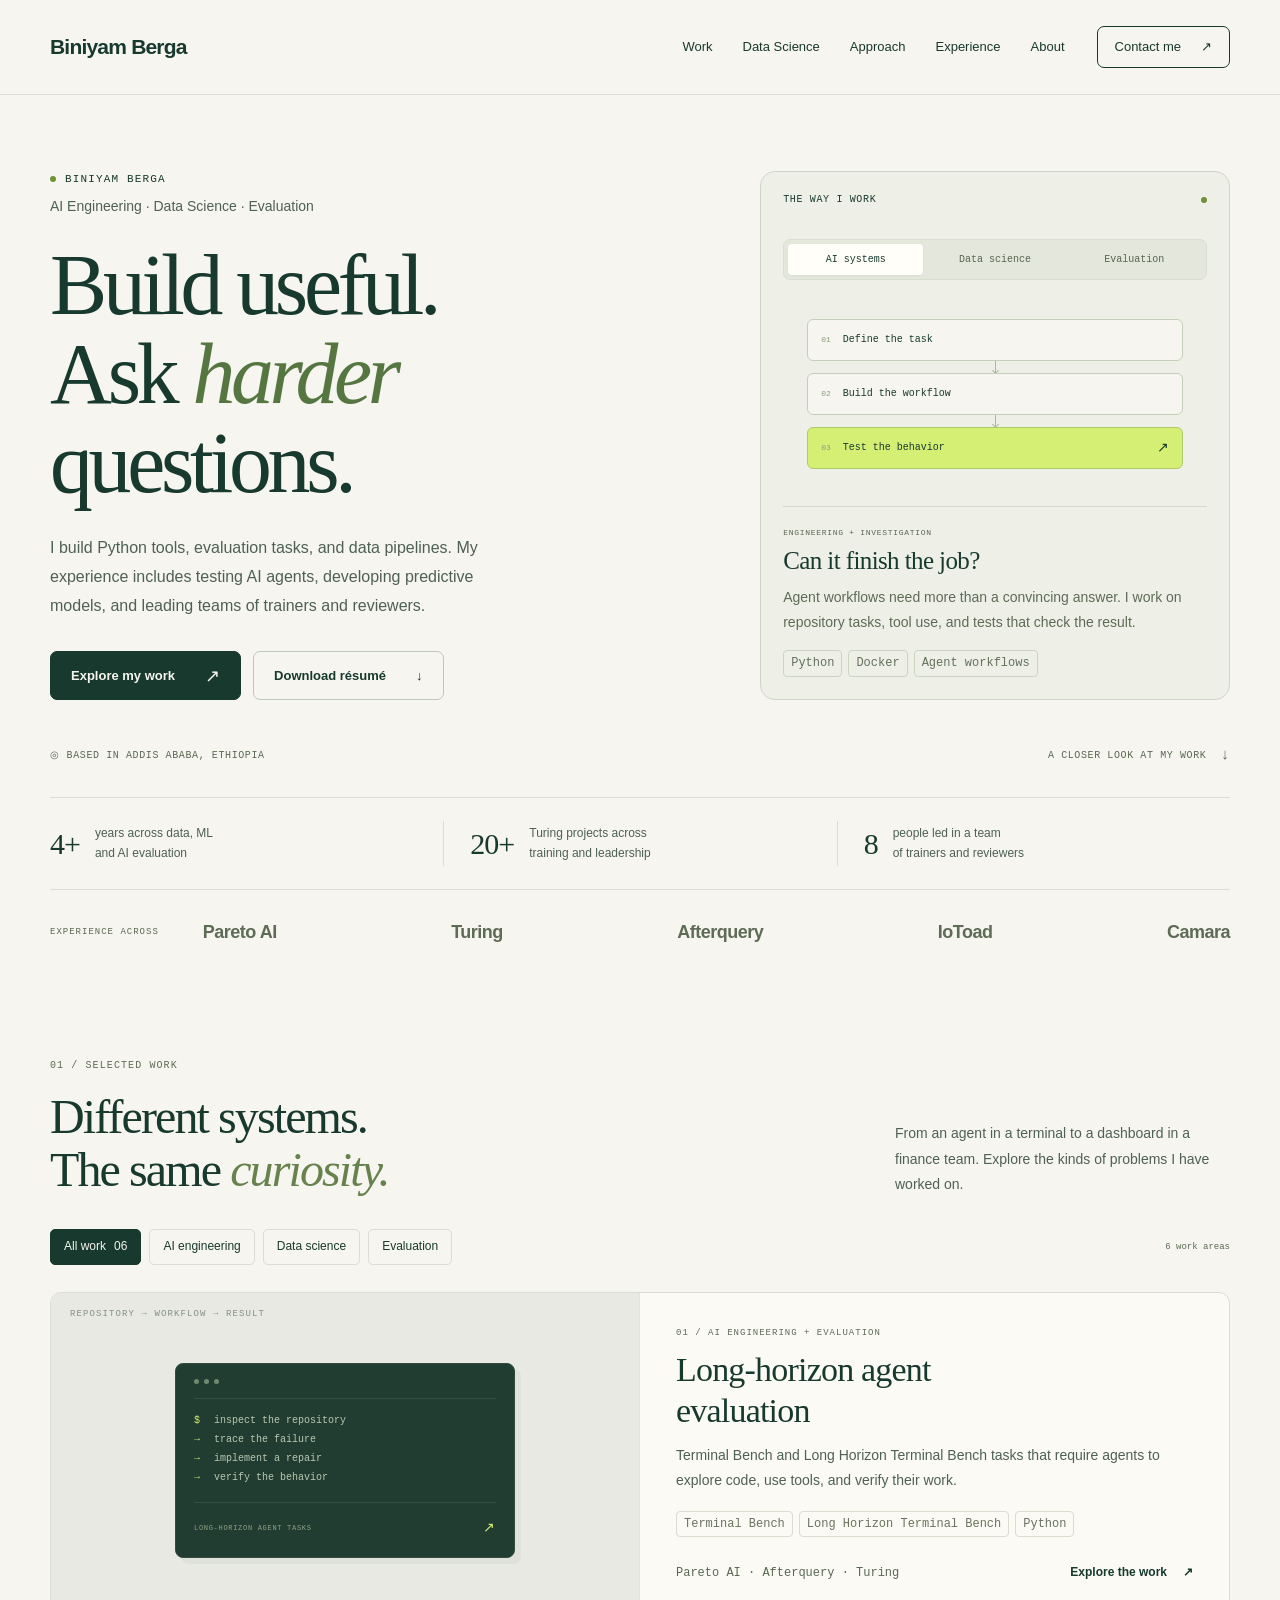
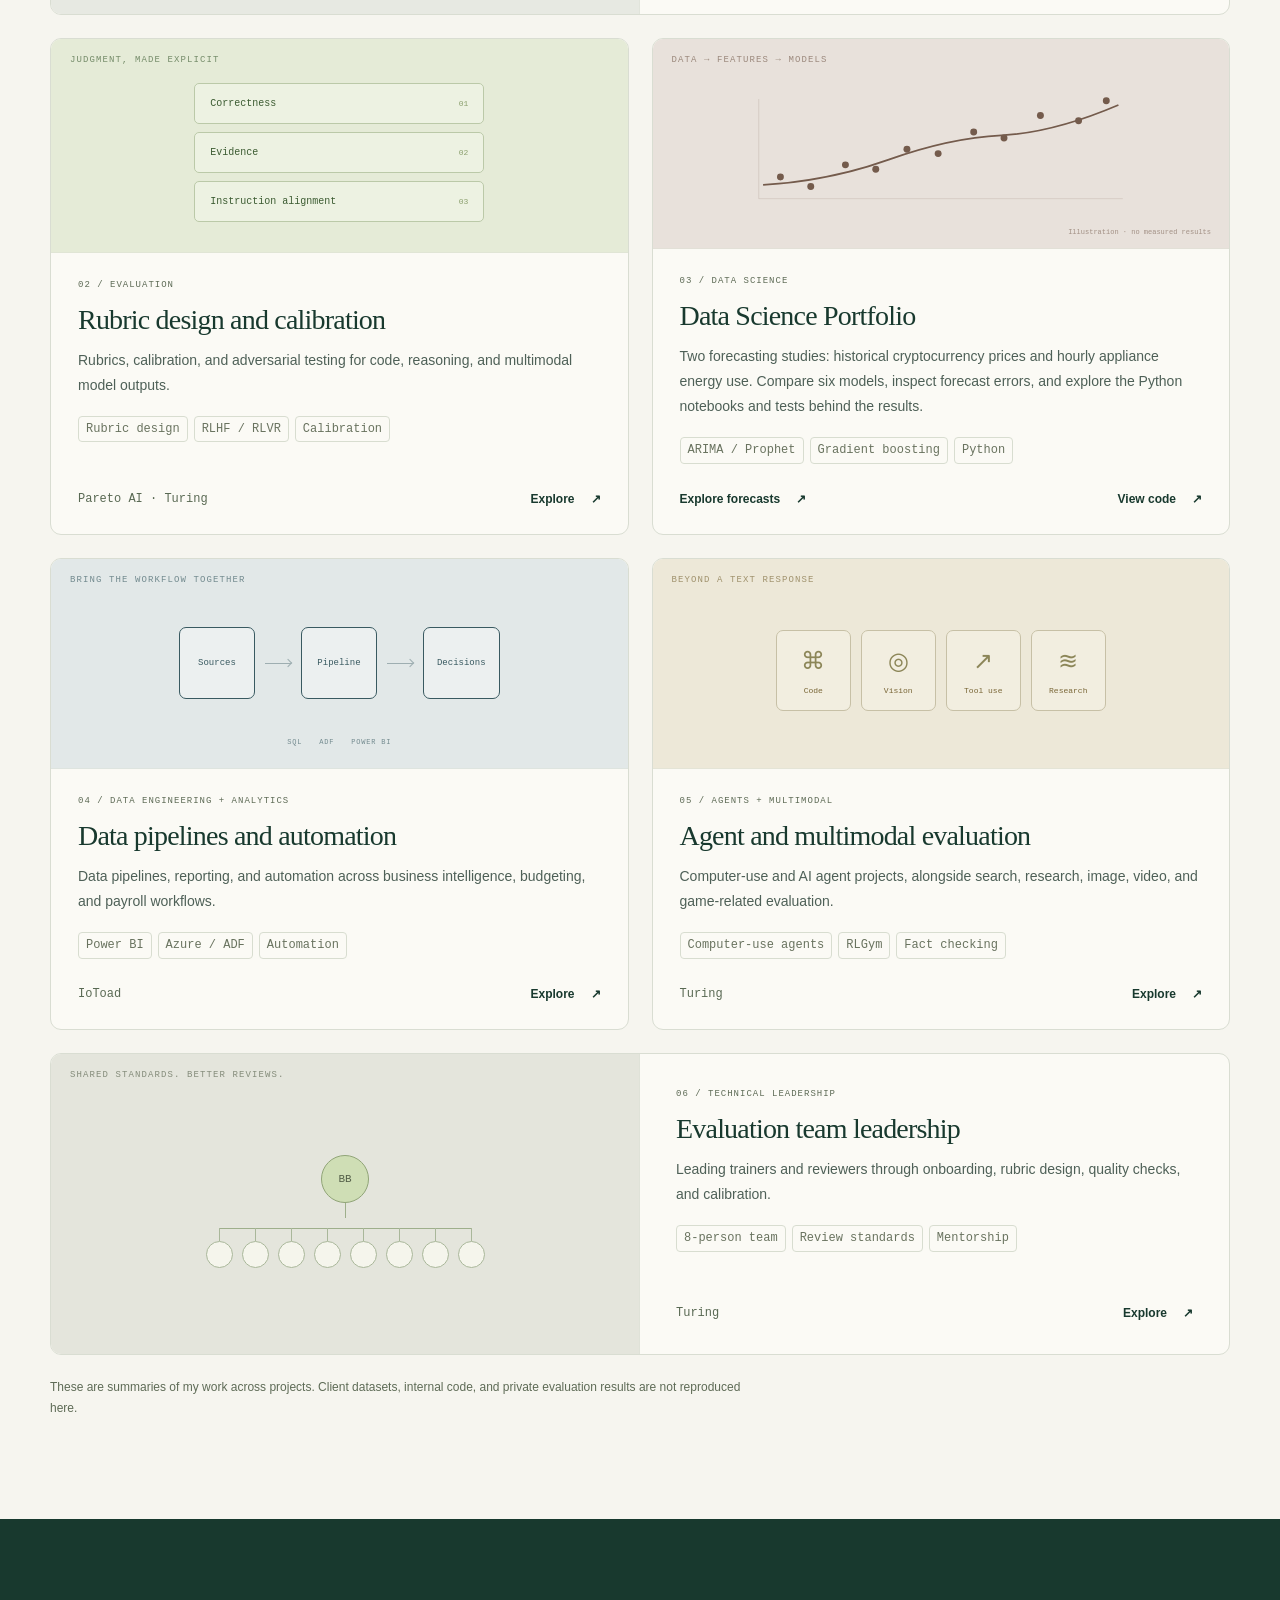
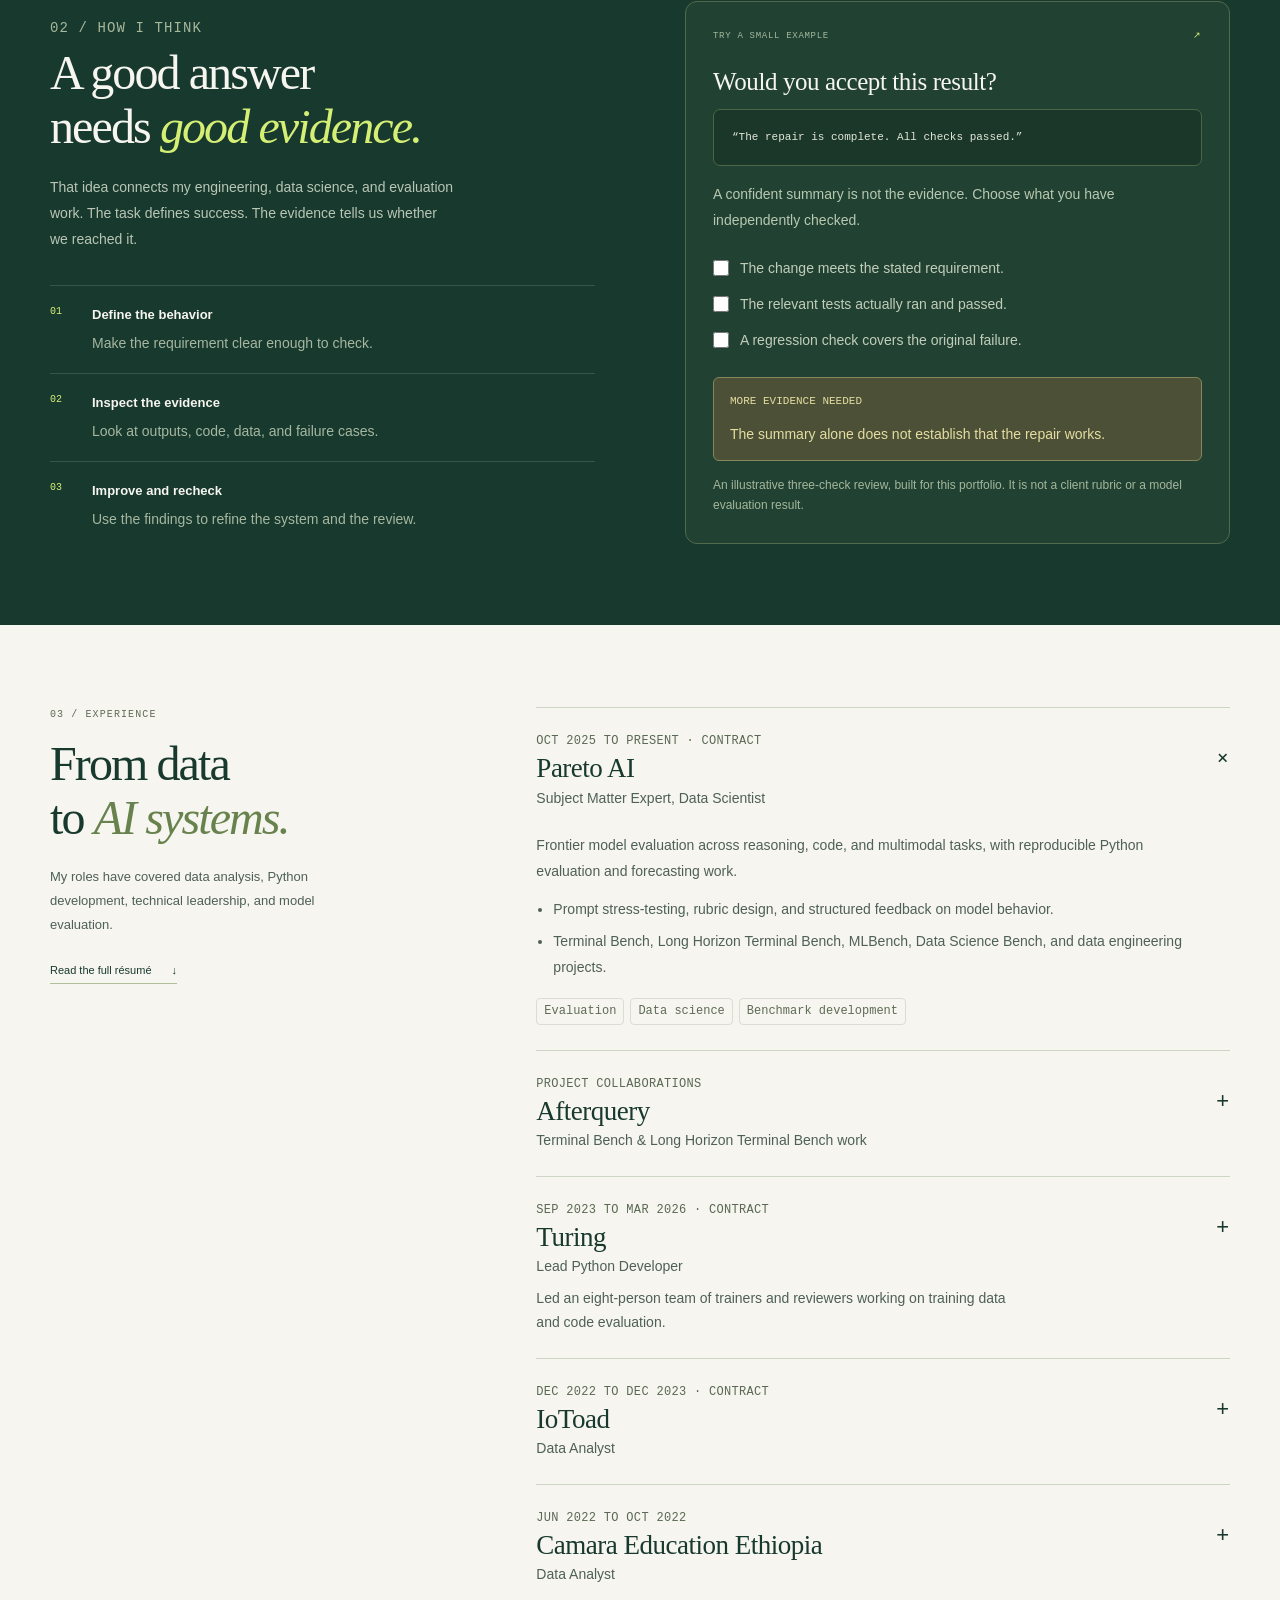
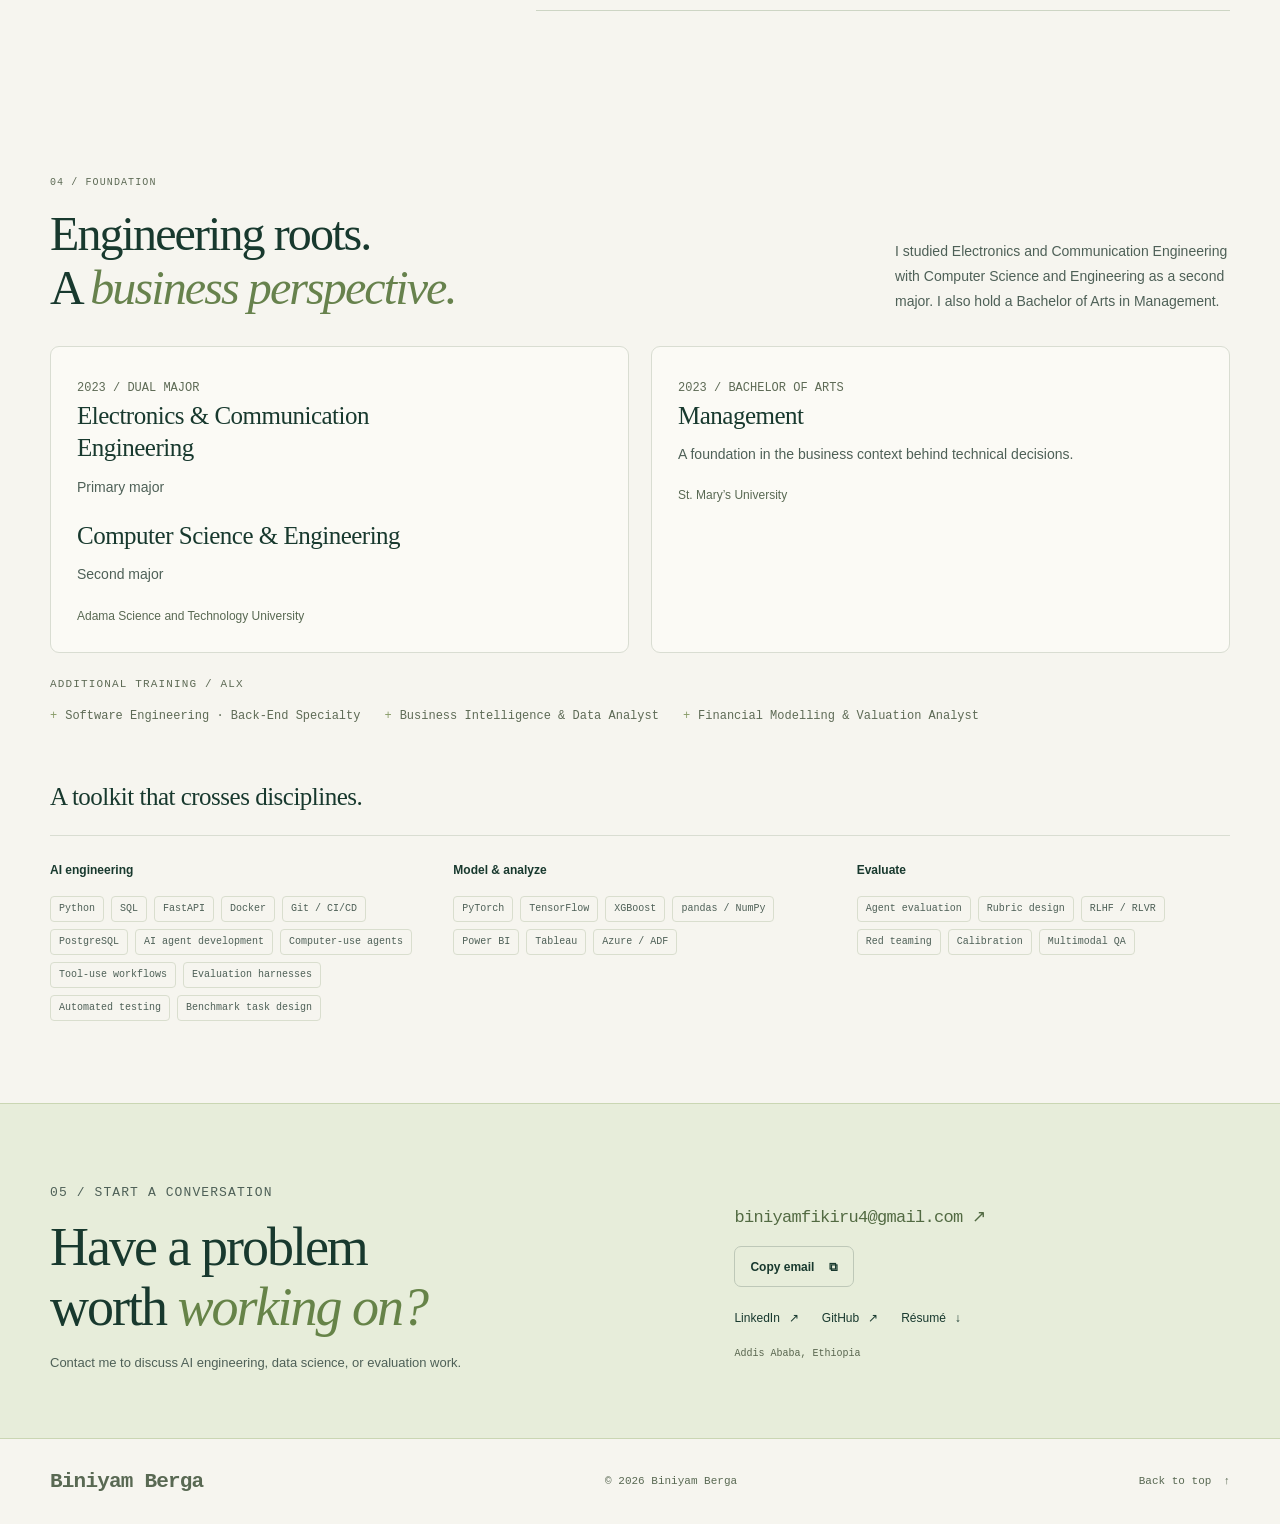
==== commit 9aa5921b: "Link data science projects from portfolio navigation" ====
--- a/index.html
+++ b/index.html
@@ -24,7 +24,7 @@
       <a class="wordmark" href="#" aria-label="Biniyam Berga home">Biniyam Berga</a>
       <button class="nav-toggle" aria-expanded="false" aria-controls="nav-links">Menu <span aria-hidden="true">+</span></button>
       <div class="nav-links" id="nav-links">
-        <a href="#work">Work</a><a href="#approach">Approach</a><a href="#experience">Experience</a><a href="#about">About</a>
+        <a href="#work">Work</a><a href="forecasting/">Data Science</a><a href="#approach">Approach</a><a href="#experience">Experience</a><a href="#about">About</a>
       </div>
       <a class="header-cta" href="#contact">Contact me <span aria-hidden="true">↗</span></a>
     </nav>
@@ -87,7 +87,16 @@
         </article>
         <article class="work-card" data-category="data">
           <div class="card-visual visual-model" aria-hidden="true"><div class="visual-label">DATA → FEATURES → MODELS</div><svg class="model-plot" viewBox="0 0 460 150"><path d="M20 130H440 M20 15V130" fill="none" stroke="currentColor" opacity=".18"/><path d="M25 114 Q100 110 170 85 T300 57 T435 22" fill="none" stroke="currentColor" stroke-width="2"/><g fill="currentColor"><circle cx="45" cy="105" r="4"/><circle cx="80" cy="116" r="4"/><circle cx="120" cy="91" r="4"/><circle cx="155" cy="96" r="4"/><circle cx="191" cy="73" r="4"/><circle cx="227" cy="78" r="4"/><circle cx="268" cy="53" r="4"/><circle cx="303" cy="60" r="4"/><circle cx="345" cy="34" r="4"/><circle cx="389" cy="40" r="4"/><circle cx="421" cy="17" r="4"/></g></svg><span class="visual-footnote">Illustration · no measured results</span></div>
-          <div class="work-card-body"><p class="card-kicker">03 / DATA SCIENCE</p><h3>Forecasting and predictive modeling</h3><p class="card-description">Historical price and appliance-energy forecasts, with simple baselines, machine learning models, and reproducible time-based evaluation.</p><div class="card-tags"><span>ARIMA / Prophet</span><span>Gradient boosting</span><span>Python</span></div><div class="card-bottom"><span>Personal forecasting projects</span><a class="card-open" href="forecasting/" aria-label="Explore the forecasting case studies">View results <span aria-hidden="true">↗</span></a></div></div>
+          <div class="work-card-body">
+            <p class="card-kicker">03 / DATA SCIENCE</p>
+            <h3>Data Science Portfolio</h3>
+            <p class="card-description">Two forecasting studies: historical cryptocurrency prices and hourly appliance energy use. Compare six models, inspect forecast errors, and explore the Python notebooks and tests behind the results.</p>
+            <div class="card-tags"><span>ARIMA / Prophet</span><span>Gradient boosting</span><span>Python</span></div>
+            <div class="card-bottom portfolio-links">
+              <a class="card-open" href="forecasting/" aria-label="Explore the data science forecasting results">Explore forecasts <span aria-hidden="true">↗</span></a>
+              <a class="card-open" href="https://github.com/biniyam44/Data-Science-Portfolio-" target="_blank" rel="noopener noreferrer" aria-label="View the Data Science Portfolio code on GitHub">View code <span aria-hidden="true">↗</span></a>
+            </div>
+          </div>
         </article>
         <article class="work-card" data-category="data ai">
           <div class="card-visual visual-data" aria-hidden="true"><div class="visual-label">BRING THE WORKFLOW TOGETHER</div><div class="pipeline-visual"><span class="pipeline-node">Sources</span><span class="flow-line">→</span><span class="pipeline-node">Pipeline</span><span class="flow-line">→</span><span class="pipeline-node">Decisions</span></div><div class="visual-stack"><span>SQL</span><span>ADF</span><span>POWER BI</span></div></div>
--- a/styles.css
+++ b/styles.css
@@ -170,6 +170,7 @@
 .card-tags span { border: 1px solid #d8ddd0; color: #69735f; padding: 2px 7px; border-radius: 4px; font: 9px/1.7 var(--mono); }
 .card-bottom { display: flex; align-items: center; justify-content: space-between; gap: 14px; padding-top: 23px; margin-top: auto; }
 .card-bottom > span { font: 9px var(--mono); color: var(--muted); }
+.portfolio-links { flex-wrap: wrap; }
 .card-open { display: inline-flex; align-items: center; gap: 16px; border: 0; padding: 3px 0; background: transparent; font-size: 11px; font-weight: 600; }
 .card-open:hover { text-decoration: underline; text-underline-offset: 4px; }
 .work-card.featured, .work-card:last-child { grid-column: 1 / -1; display: grid; grid-template-columns: 1fr 1fr; }
@@ -330,6 +331,8 @@
 
 @media (max-width: 1050px) {
   .container { width: calc(100% - 56px); }
+  .nav-shell { gap: 20px; }
+  .nav-links { gap: 18px; }
   .hero { column-gap: 36px; grid-template-columns: 1.15fr 1fr; }
   .hero h1 { font-size: 69px; letter-spacing: -3.5px; }
   .practice-panel { padding: 18px; }
@@ -353,7 +356,7 @@
   .wordmark { font-size: 20px; }
   .nav-toggle { display: block; margin-left: auto; min-height: 44px; min-width: 44px; }
   .header-cta { font-size: 11px; min-height: 36px; padding-inline: 12px; gap: 12px; }
-  .nav-links { display: none; order: 4; width: 100%; flex-basis: 100%; gap: 24px; margin: 0; padding: 0 0 17px; }
+  .nav-links { display: none; order: 4; width: 100%; flex-basis: 100%; flex-wrap: wrap; gap: 10px 24px; margin: 0; padding: 0 0 17px; }
   .nav-links.is-open, .nav-links.open, .nav-links[data-open="true"], .nav-shell:has(.nav-toggle[aria-expanded="true"]) .nav-links { display: flex; }
   .hero { padding-top: 49px; grid-template-columns: 1fr; gap: 38px; }
   .hero h1 { font-size: clamp(60px, 11vw, 80px); letter-spacing: -3.4px; }
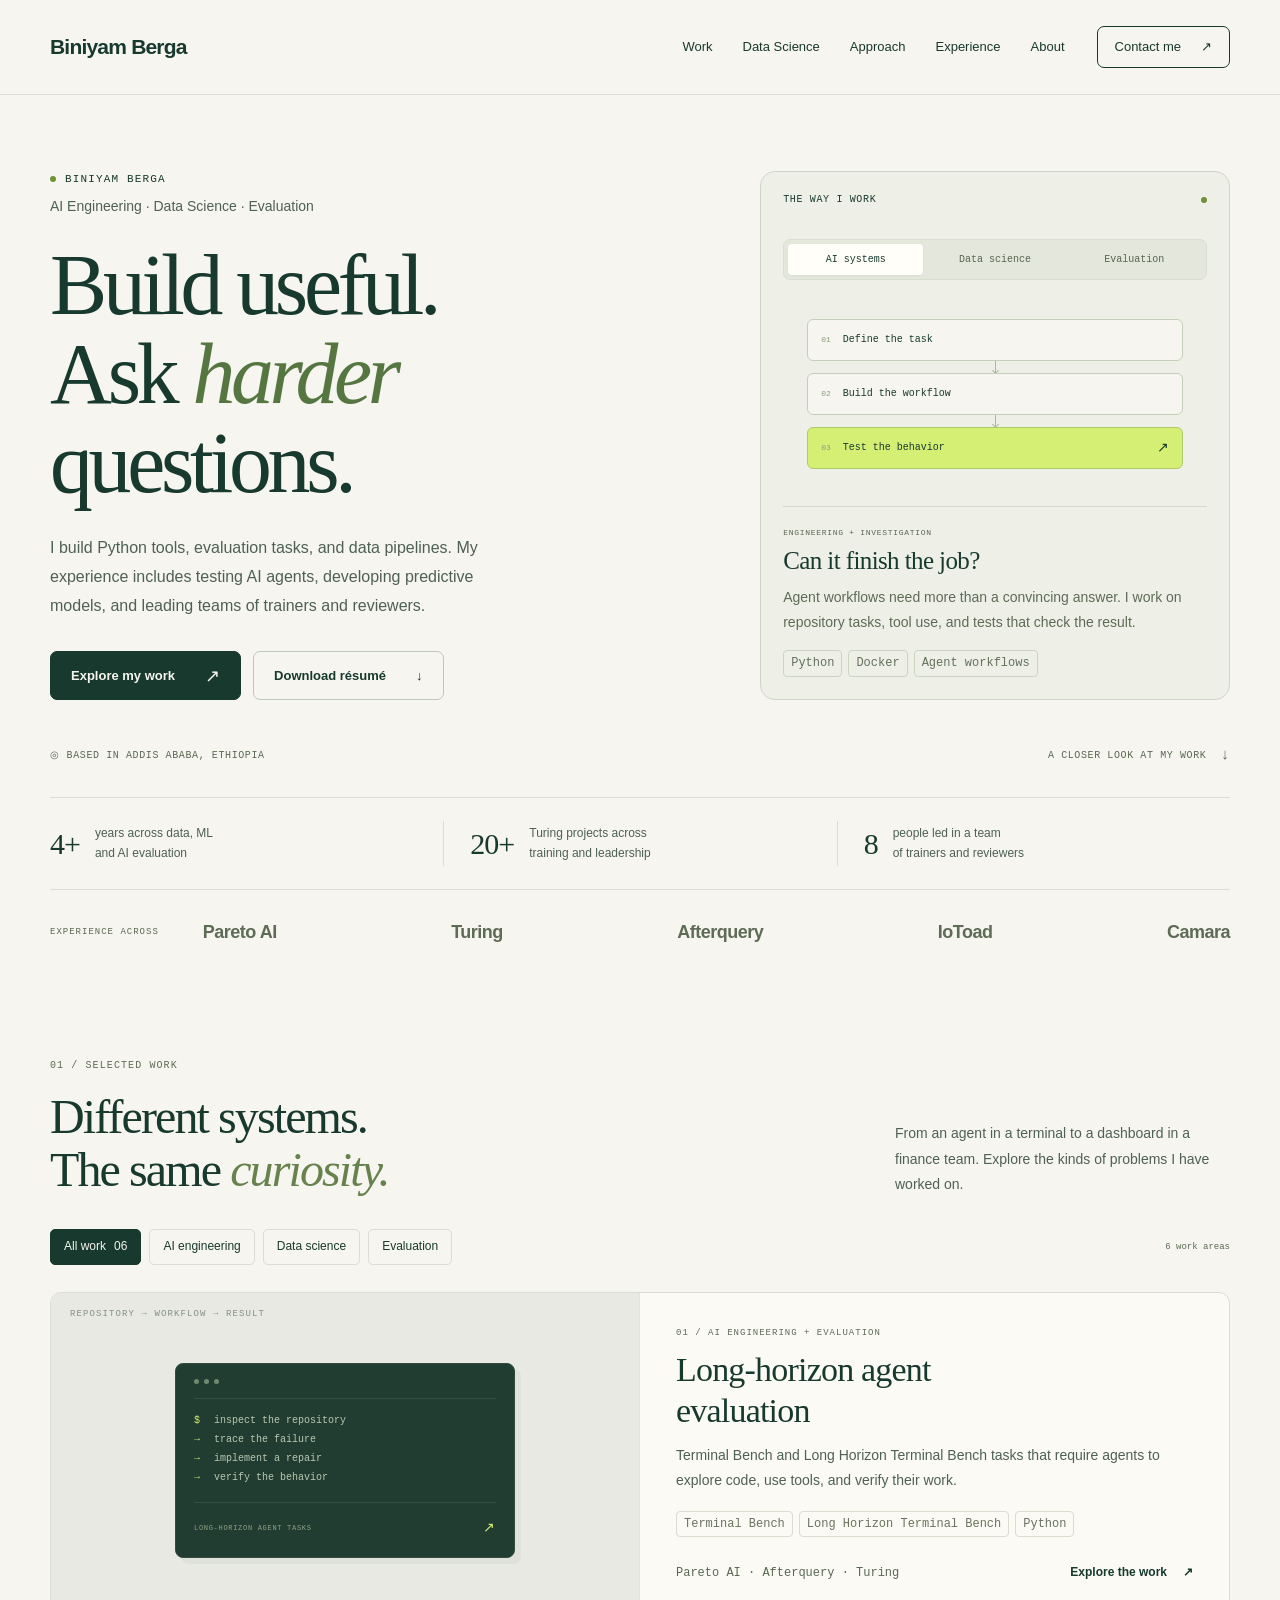
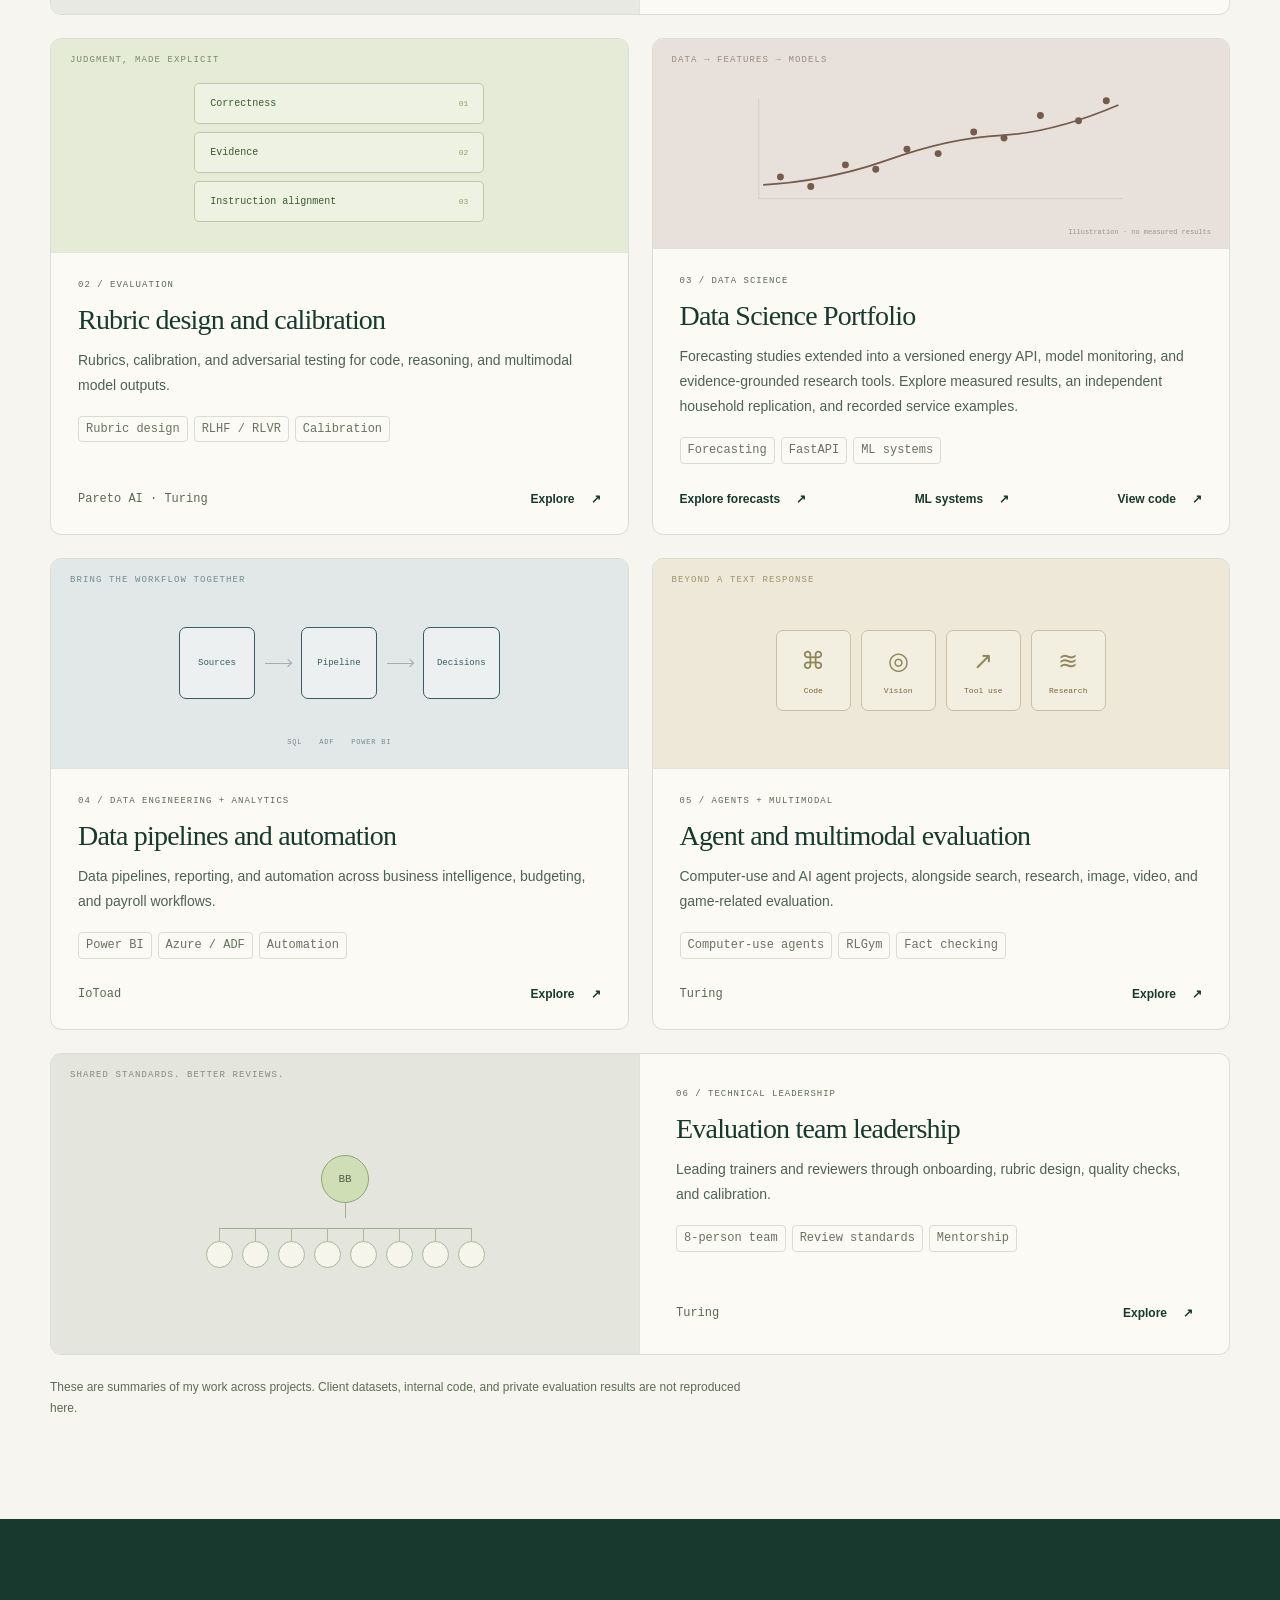
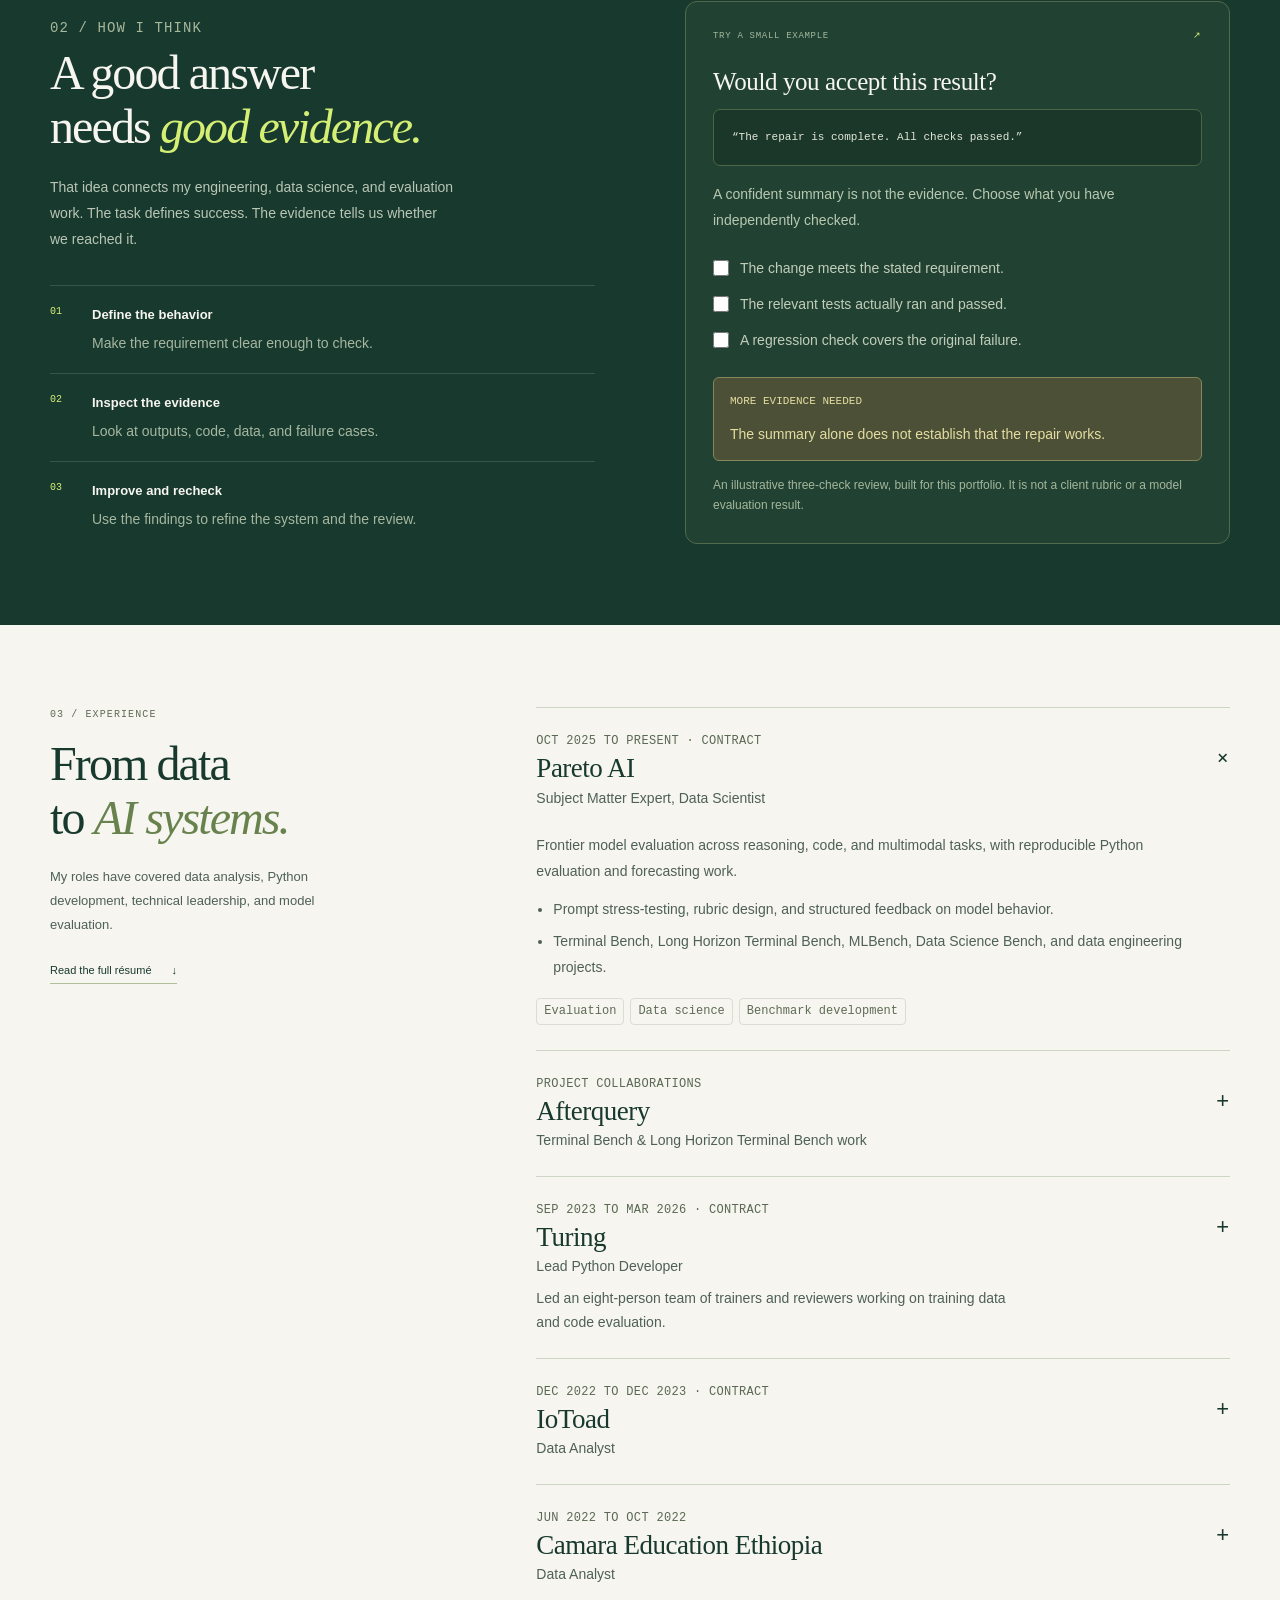
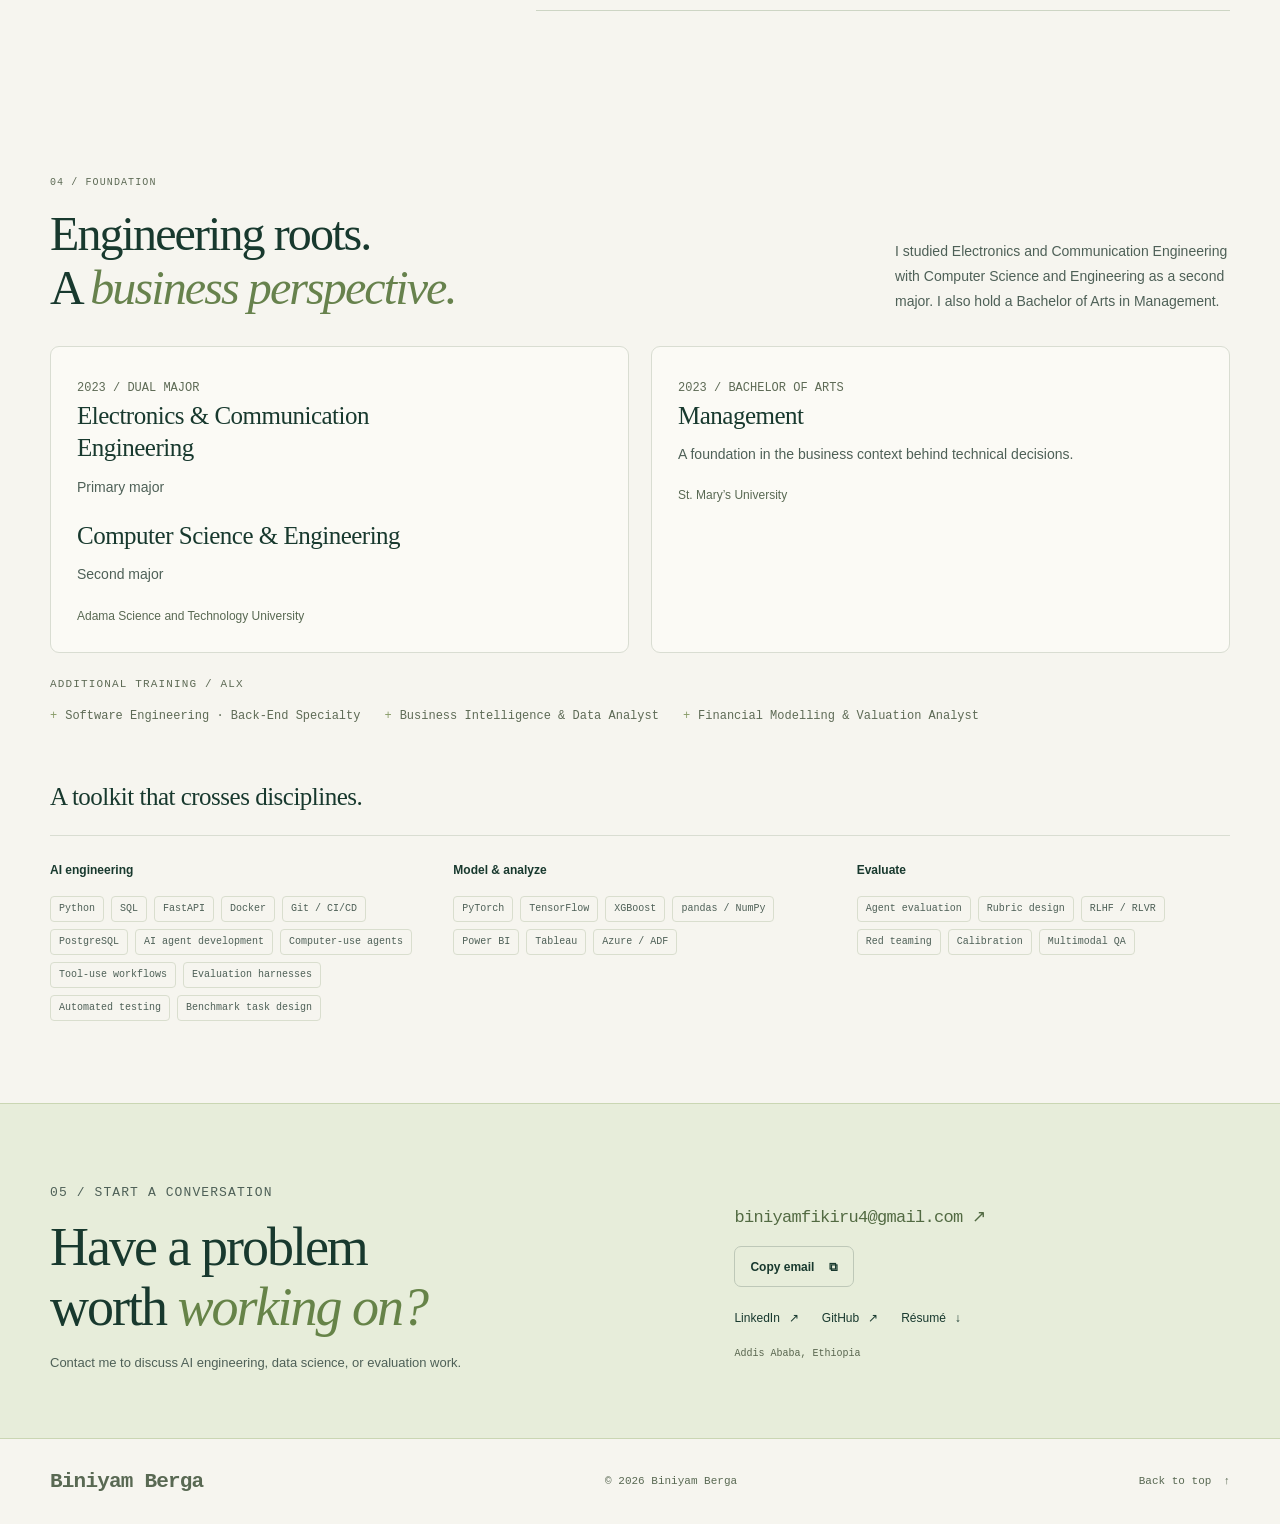
==== commit 11756b5a: "Link ML engineering projects from portfolio navigation" ====
--- a/index.html
+++ b/index.html
@@ -90,10 +90,11 @@
           <div class="work-card-body">
             <p class="card-kicker">03 / DATA SCIENCE</p>
             <h3>Data Science Portfolio</h3>
-            <p class="card-description">Two forecasting studies: historical cryptocurrency prices and hourly appliance energy use. Compare six models, inspect forecast errors, and explore the Python notebooks and tests behind the results.</p>
-            <div class="card-tags"><span>ARIMA / Prophet</span><span>Gradient boosting</span><span>Python</span></div>
+            <p class="card-description">Forecasting studies extended into a versioned energy API, model monitoring, and evidence-grounded research tools. Explore measured results, an independent household replication, and recorded service examples.</p>
+            <div class="card-tags"><span>Forecasting</span><span>FastAPI</span><span>ML systems</span></div>
             <div class="card-bottom portfolio-links">
               <a class="card-open" href="forecasting/" aria-label="Explore the data science forecasting results">Explore forecasts <span aria-hidden="true">↗</span></a>
+              <a class="card-open" href="engineering/" aria-label="Explore the forecasting API and research assistant">ML systems <span aria-hidden="true">↗</span></a>
               <a class="card-open" href="https://github.com/biniyam44/Data-Science-Portfolio-" target="_blank" rel="noopener noreferrer" aria-label="View the Data Science Portfolio code on GitHub">View code <span aria-hidden="true">↗</span></a>
             </div>
           </div>
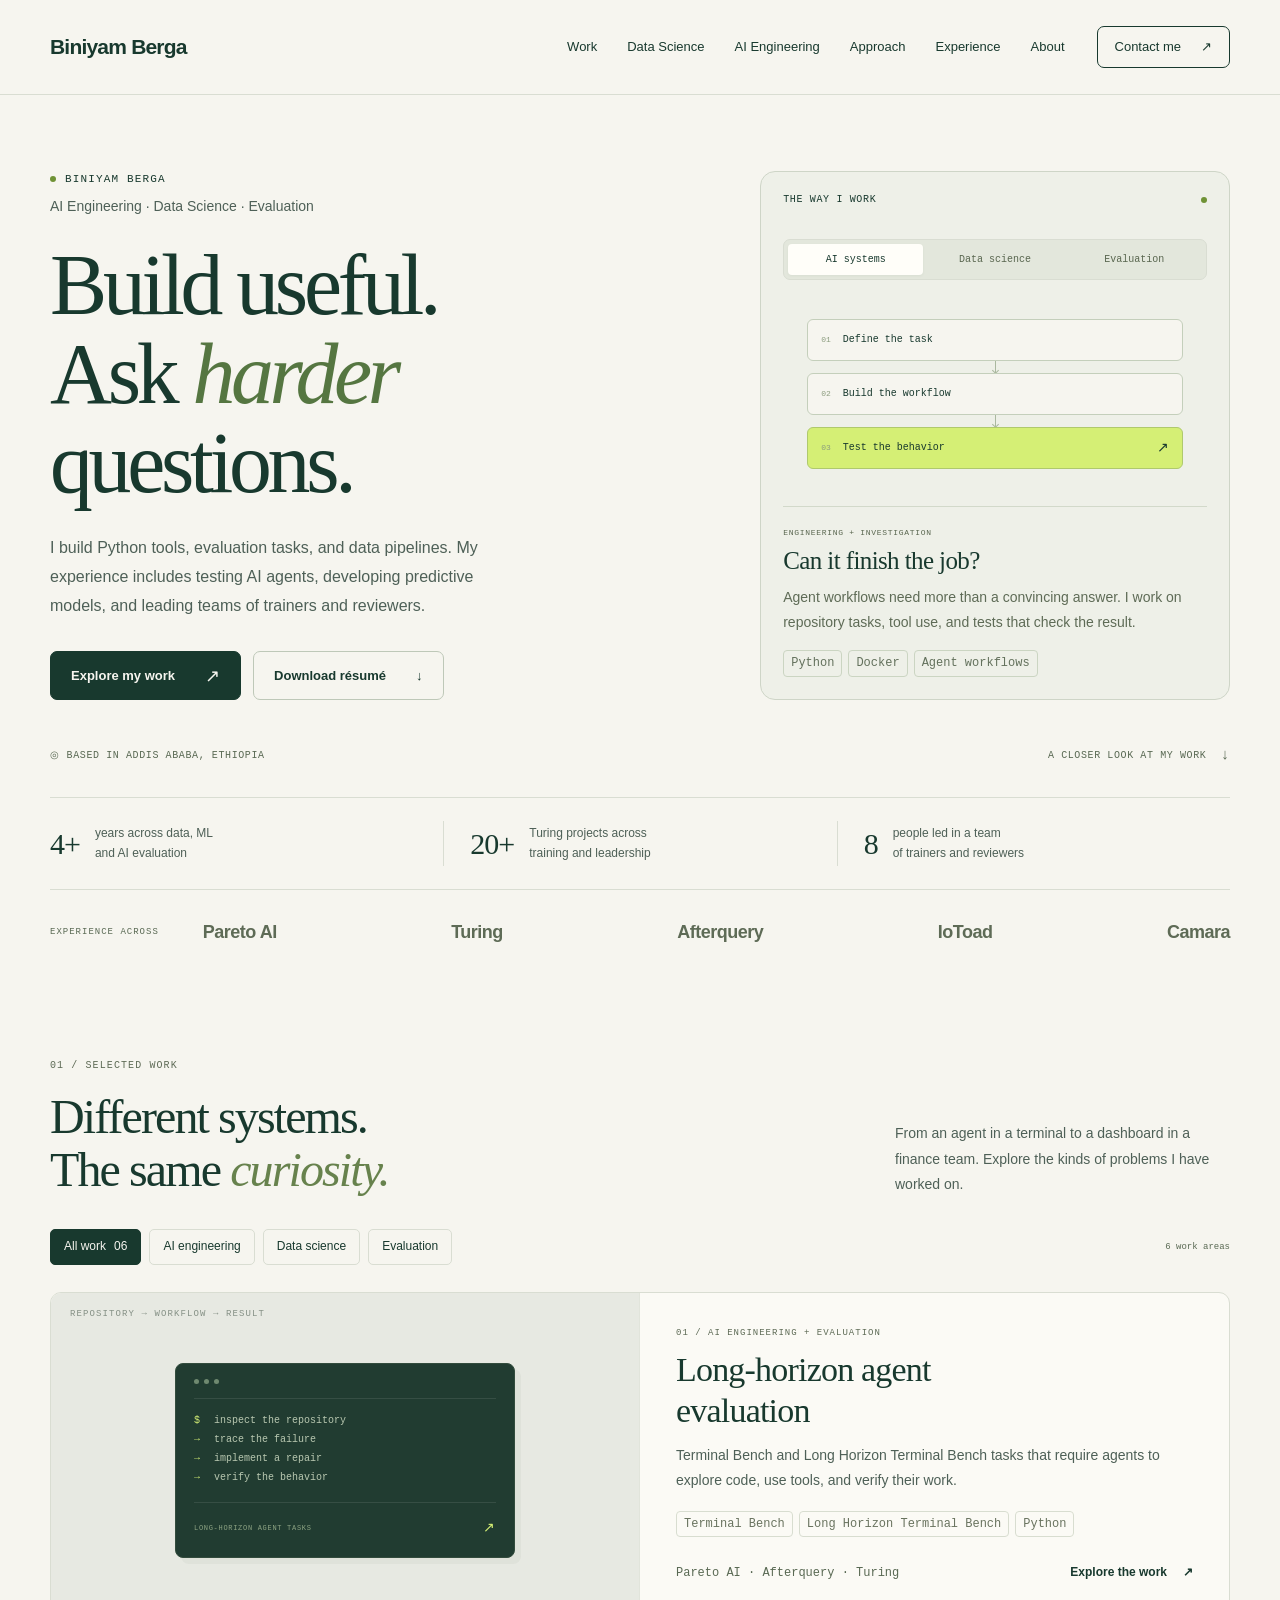
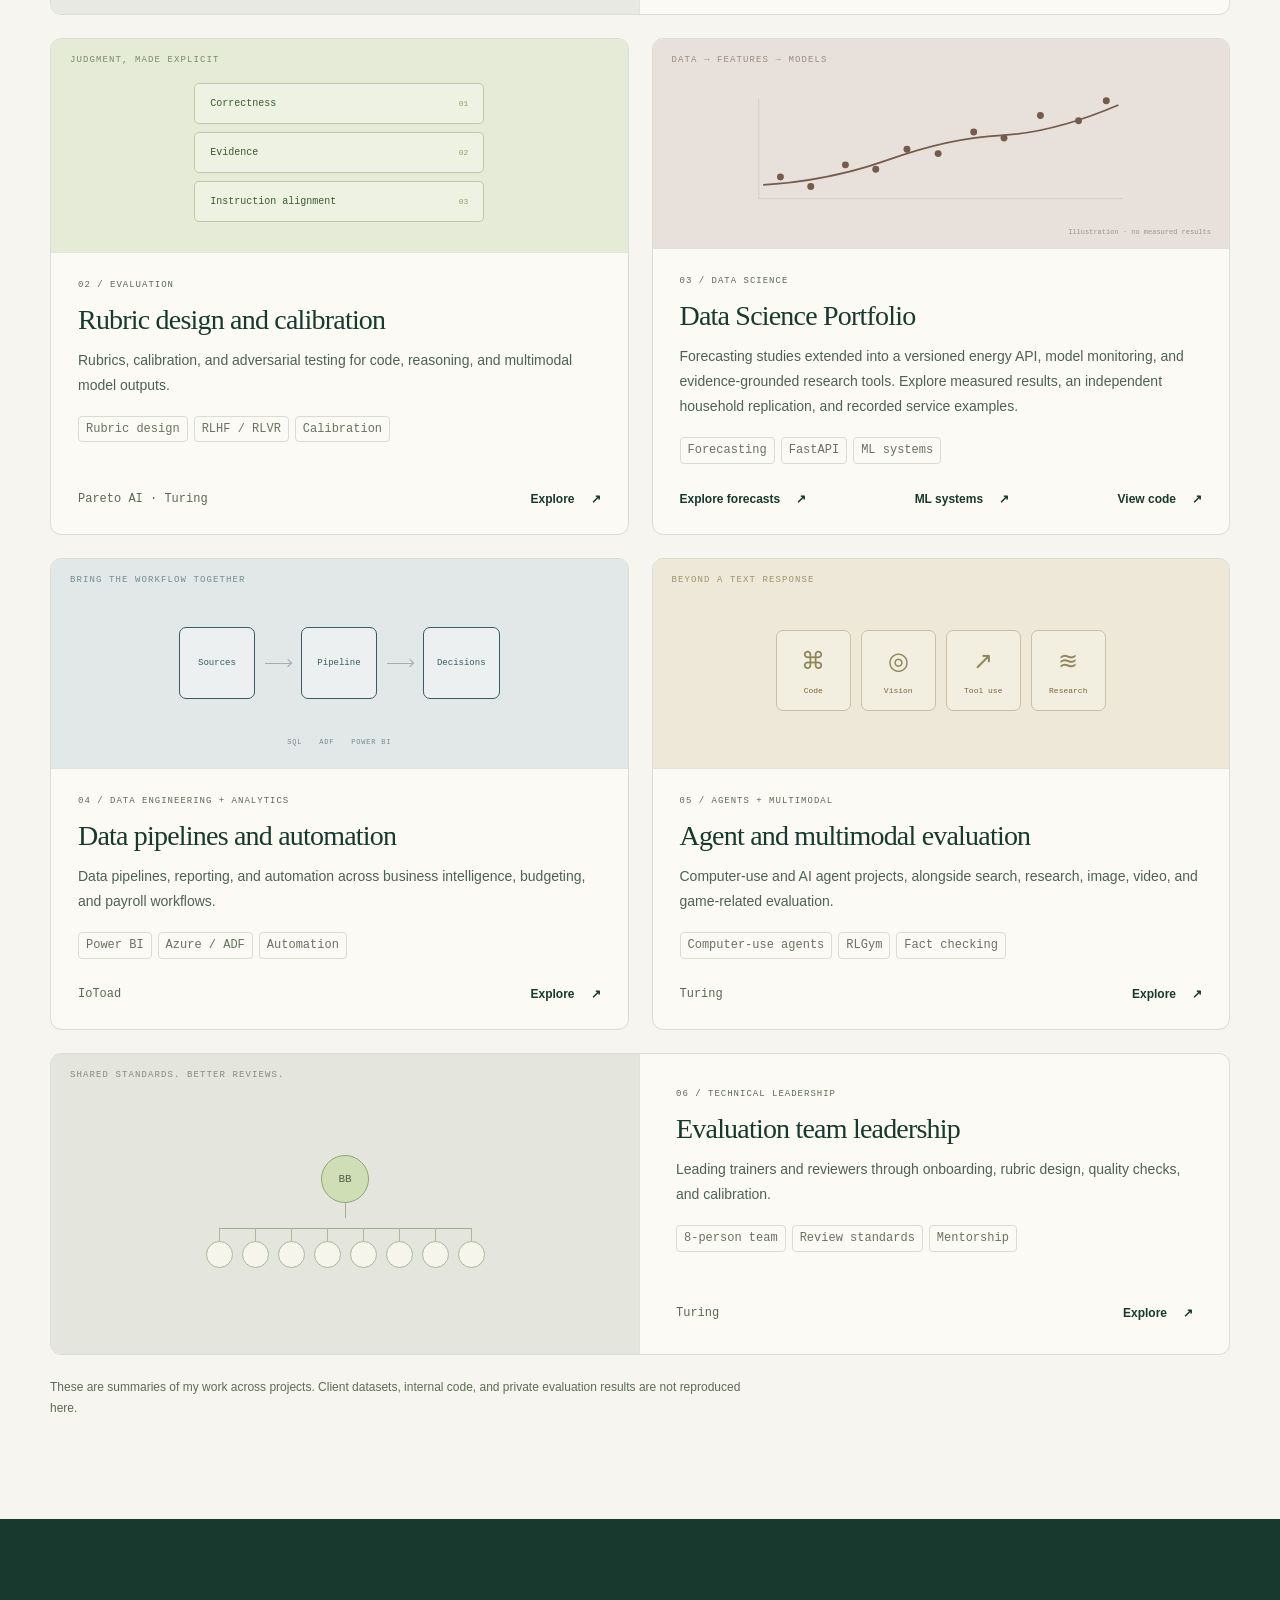
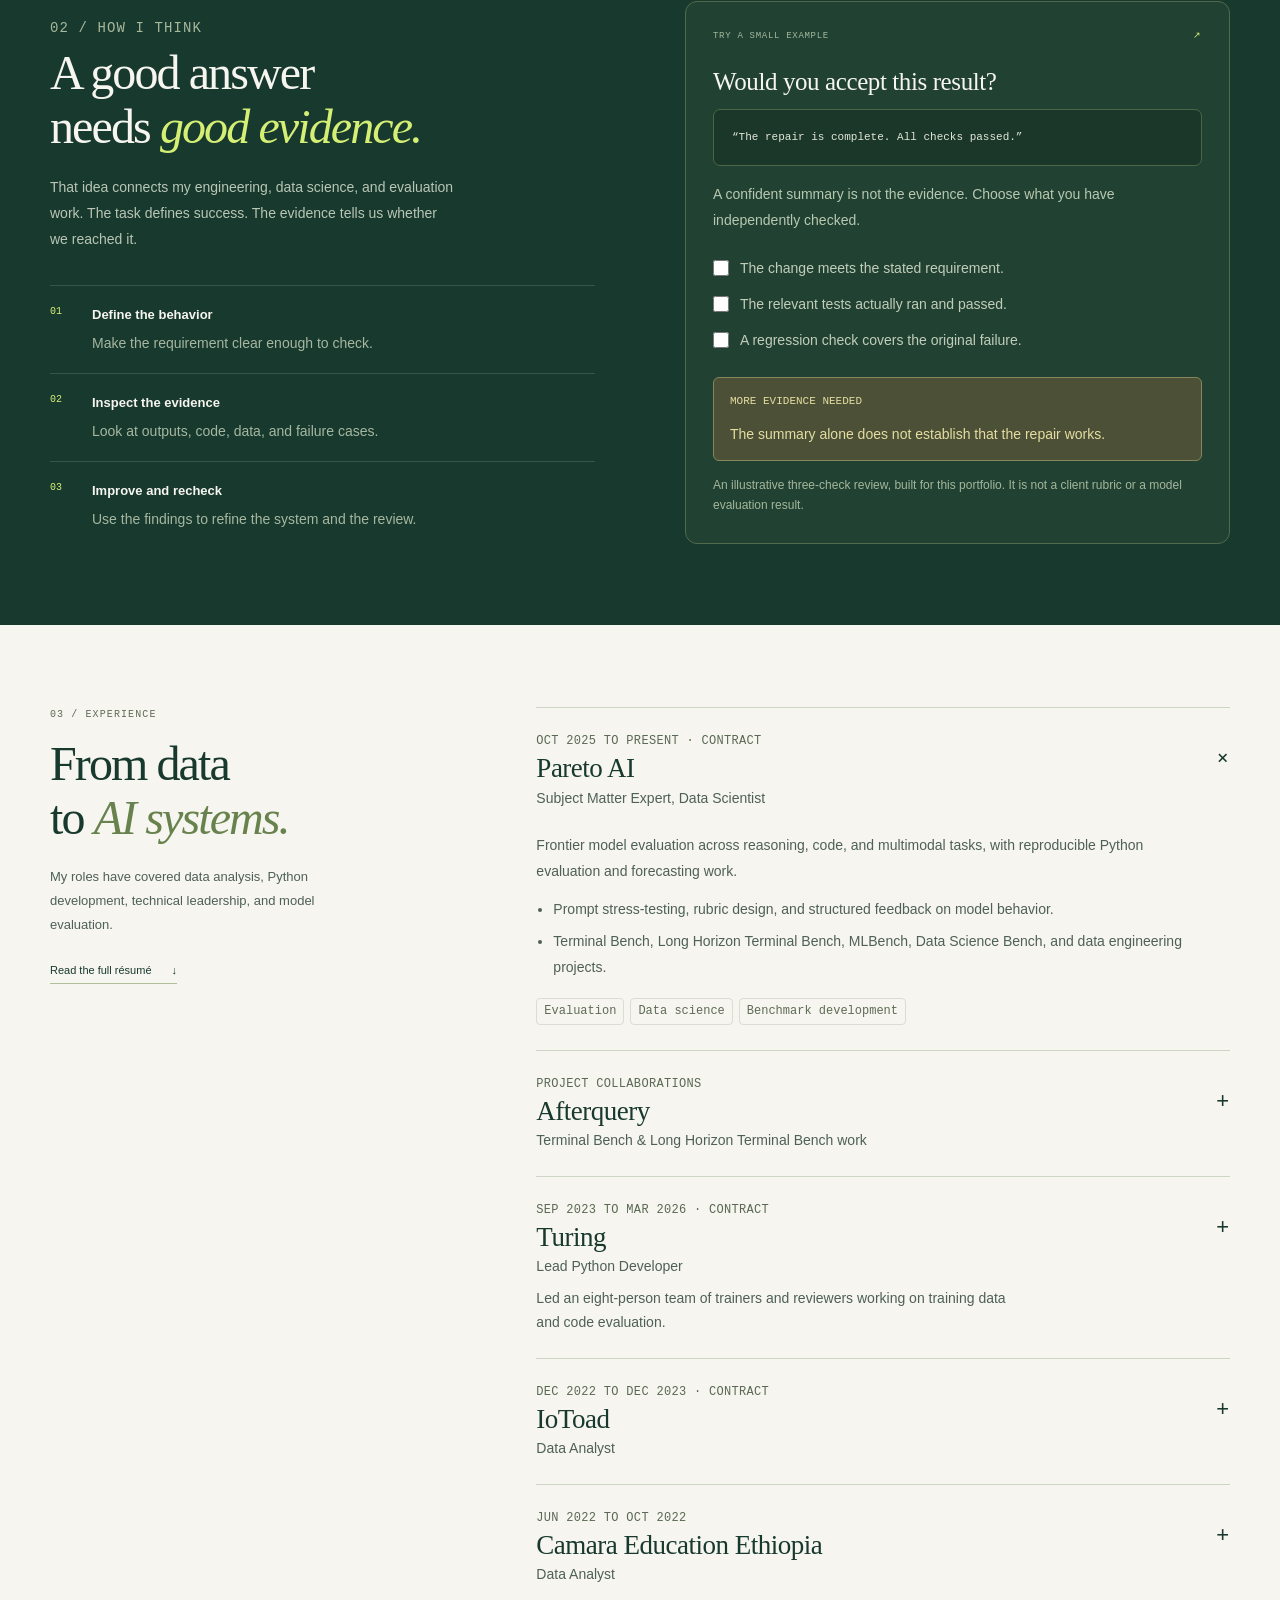
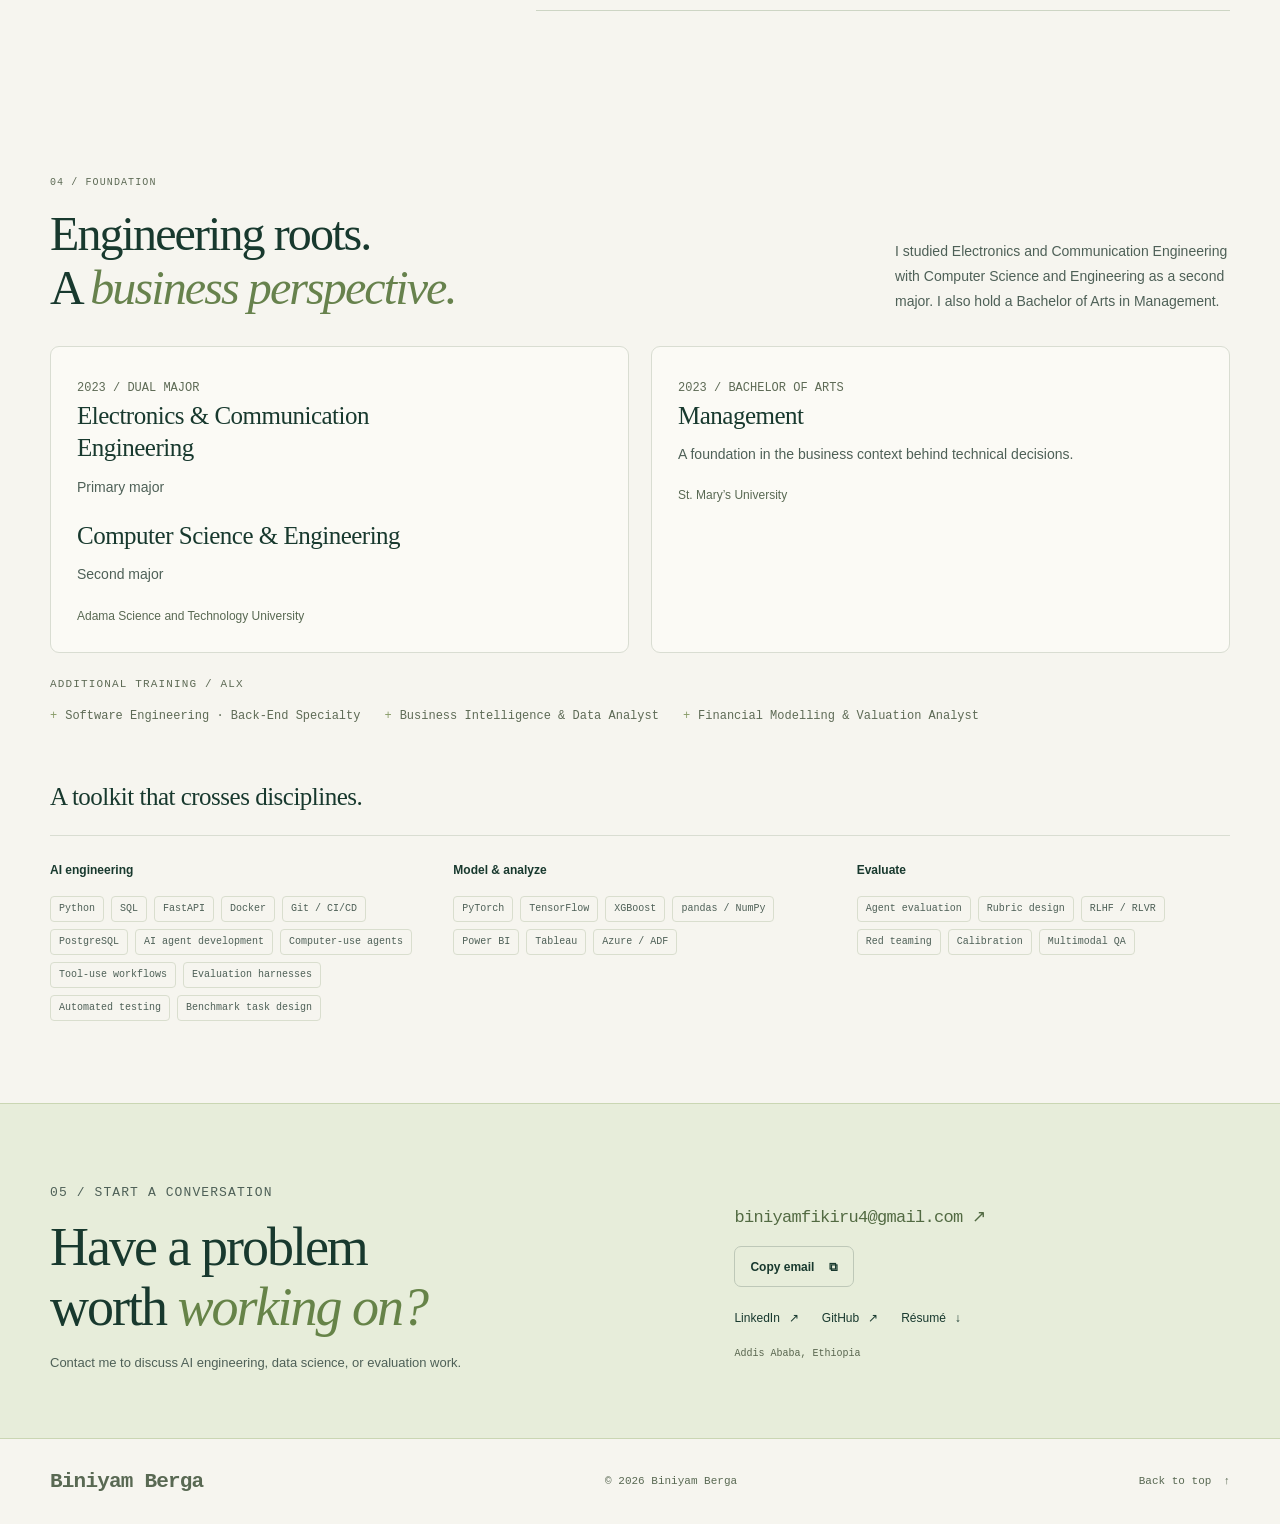
==== commit 933845e9: "Add AI Engineering to portfolio navigation" ====
--- a/index.html
+++ b/index.html
@@ -24,7 +24,7 @@
       <a class="wordmark" href="#" aria-label="Biniyam Berga home">Biniyam Berga</a>
       <button class="nav-toggle" aria-expanded="false" aria-controls="nav-links">Menu <span aria-hidden="true">+</span></button>
       <div class="nav-links" id="nav-links">
-        <a href="#work">Work</a><a href="forecasting/">Data Science</a><a href="#approach">Approach</a><a href="#experience">Experience</a><a href="#about">About</a>
+        <a href="#work">Work</a><a href="forecasting/">Data Science</a><a href="engineering/">AI Engineering</a><a href="#approach">Approach</a><a href="#experience">Experience</a><a href="#about">About</a>
       </div>
       <a class="header-cta" href="#contact">Contact me <span aria-hidden="true">↗</span></a>
     </nav>
--- a/styles.css
+++ b/styles.css
@@ -45,7 +45,7 @@
 .wordmark span { color: #71854b; }
 .wordmark small { font: 11px var(--mono); letter-spacing: 0; margin-left: 7px; }
 .nav-links { display: flex; gap: 30px; align-items: center; margin-left: auto; }
-.nav-links a { position: relative; font-size: 13px; font-weight: 500; padding: 8px 0; }
+.nav-links a { position: relative; font-size: 13px; font-weight: 500; padding: 8px 0; white-space: nowrap; }
 .nav-links a::after { position: absolute; right: 0; bottom: 3px; left: 0; height: 1px; background: currentColor; content: ""; transform: scaleX(0); transform-origin: left; transition: transform .18s ease; }
 .nav-links a:hover::after, .nav-links a:focus-visible::after { transform: scaleX(1); }
 .header-cta { display: inline-flex; align-items: center; justify-content: center; gap: 20px; min-height: 42px; padding: 8px 17px; font-size: 13px; border: 1px solid var(--ink); border-radius: 7px; transition: background .18s ease; }
@@ -349,15 +349,19 @@
   .contact-section h2 { font-size: 47px; }
 }
 
+@media (max-width: 960px) {
+  .nav-shell:has(.nav-toggle) { min-height: 76px; gap: 15px; flex-wrap: wrap; }
+  .nav-toggle { display: block; margin-left: auto; min-height: 44px; min-width: 44px; }
+  .nav-links { display: none; order: 4; width: 100%; flex-basis: 100%; flex-wrap: wrap; gap: 10px 24px; margin: 0; padding: 0 0 17px; }
+  .nav-links.is-open, .nav-links.open, .nav-links[data-open="true"], .nav-shell:has(.nav-toggle[aria-expanded="true"]) .nav-links { display: flex; }
+}
+
 @media (max-width: 768px) {
   html { scroll-padding-top: 25px; }
   .container { width: calc(100% - 40px); }
   .nav-shell { min-height: 76px; gap: 15px; flex-wrap: wrap; }
   .wordmark { font-size: 20px; }
-  .nav-toggle { display: block; margin-left: auto; min-height: 44px; min-width: 44px; }
   .header-cta { font-size: 11px; min-height: 36px; padding-inline: 12px; gap: 12px; }
-  .nav-links { display: none; order: 4; width: 100%; flex-basis: 100%; flex-wrap: wrap; gap: 10px 24px; margin: 0; padding: 0 0 17px; }
-  .nav-links.is-open, .nav-links.open, .nav-links[data-open="true"], .nav-shell:has(.nav-toggle[aria-expanded="true"]) .nav-links { display: flex; }
   .hero { padding-top: 49px; grid-template-columns: 1fr; gap: 38px; }
   .hero h1 { font-size: clamp(60px, 11vw, 80px); letter-spacing: -3.4px; }
   .hero-description { max-width: 550px; font-size: 15px; margin-top: 22px; }
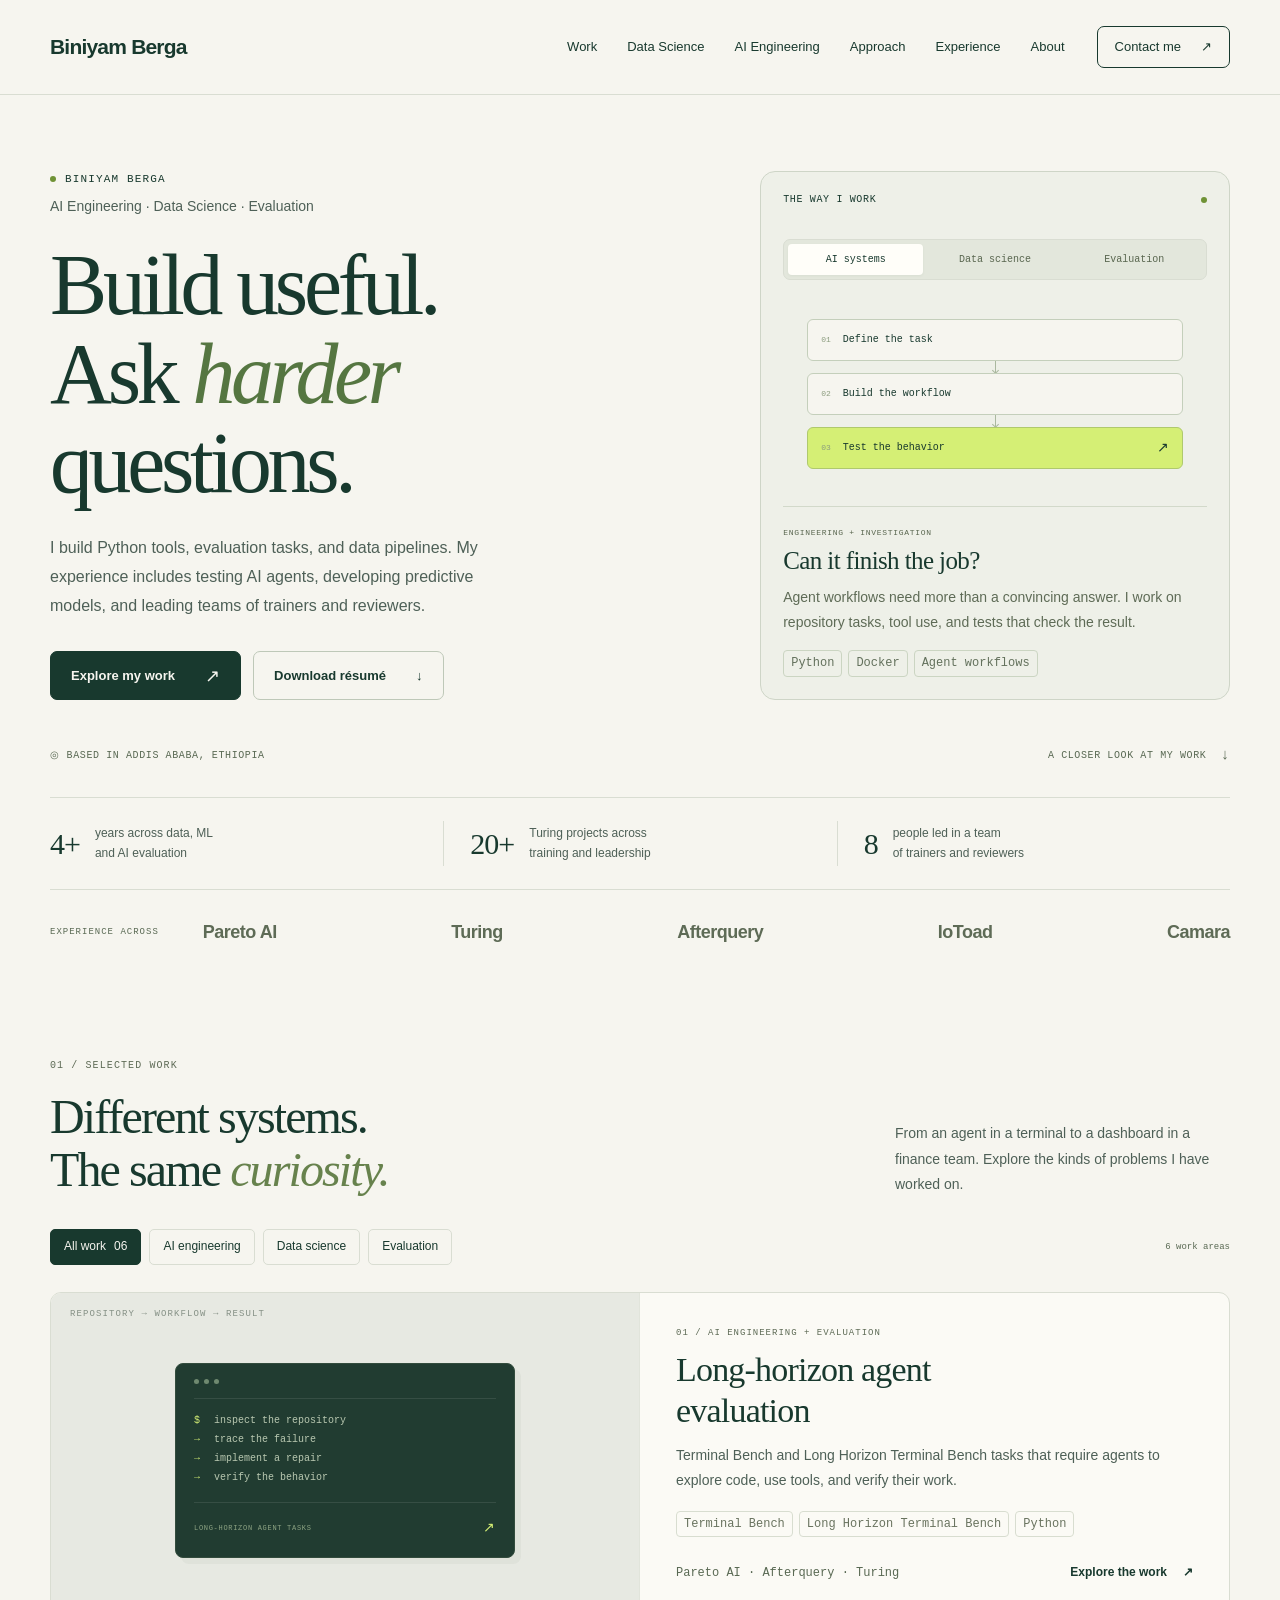
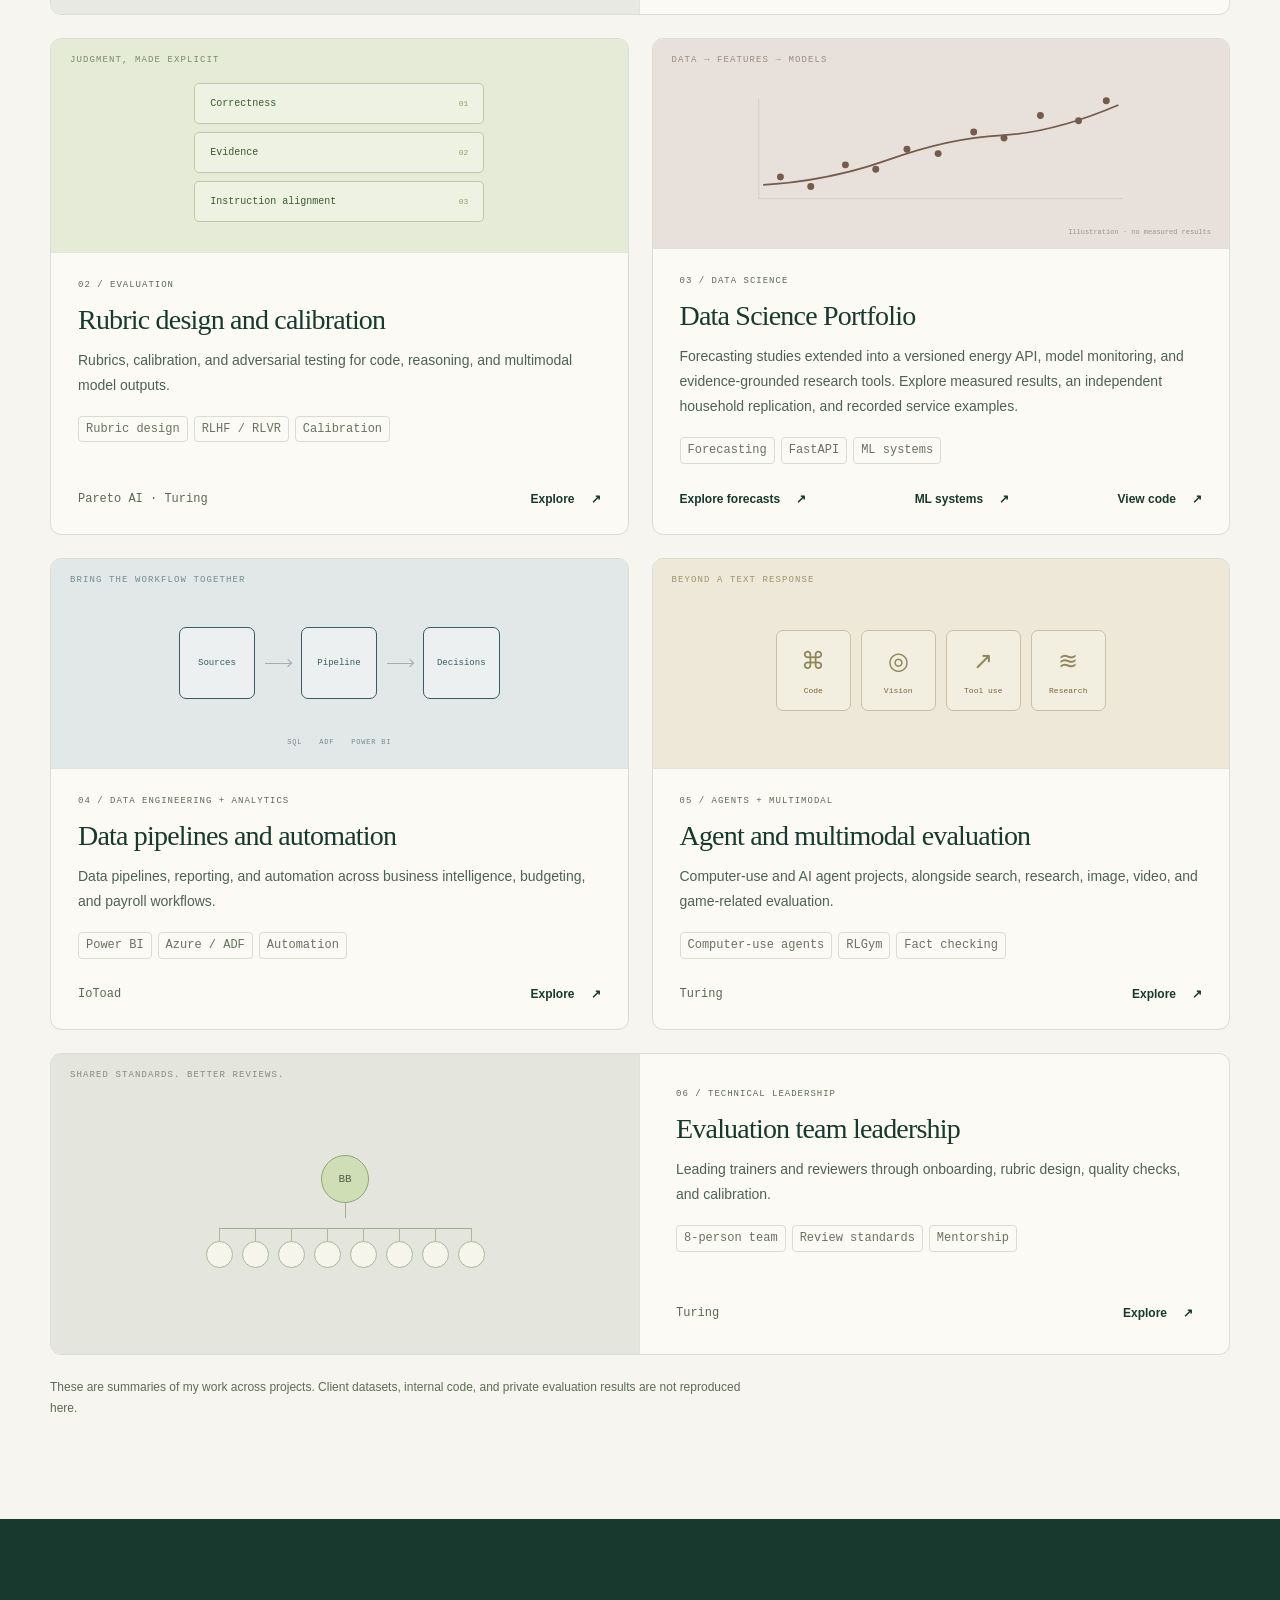
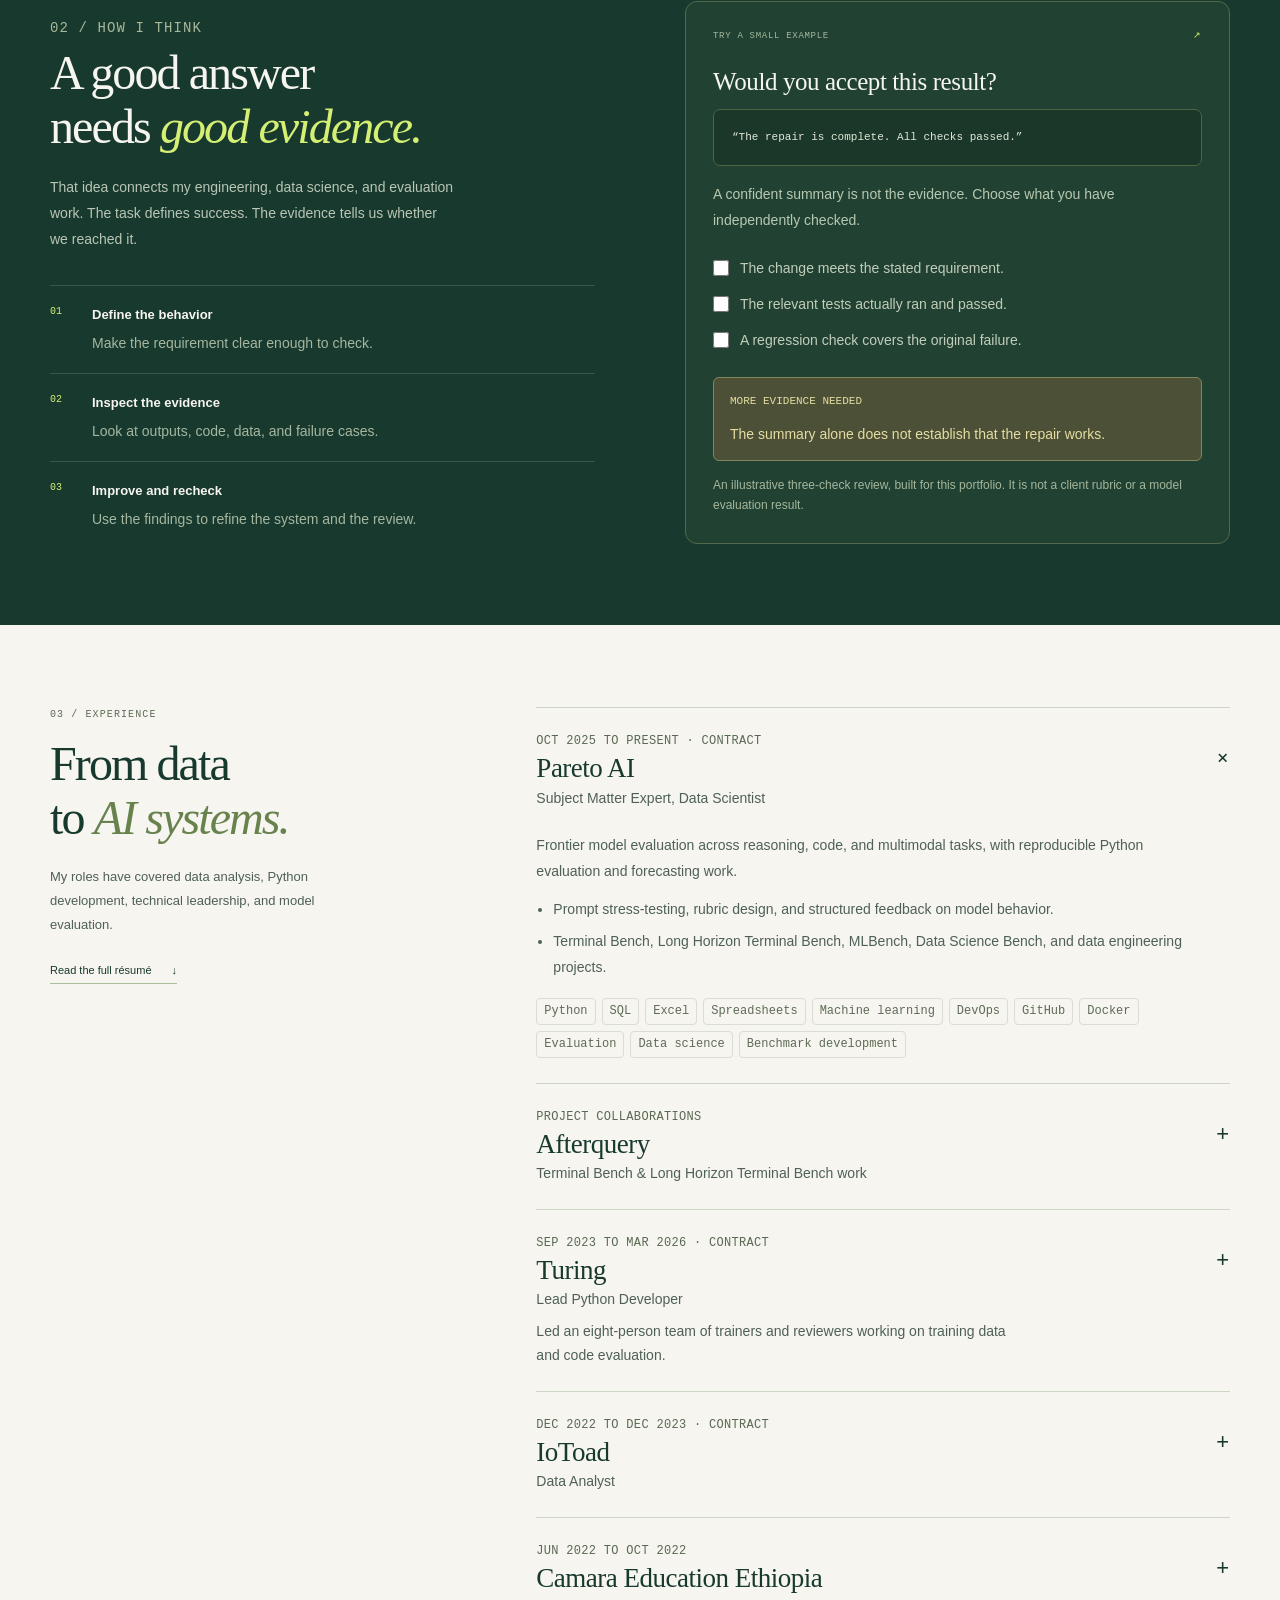
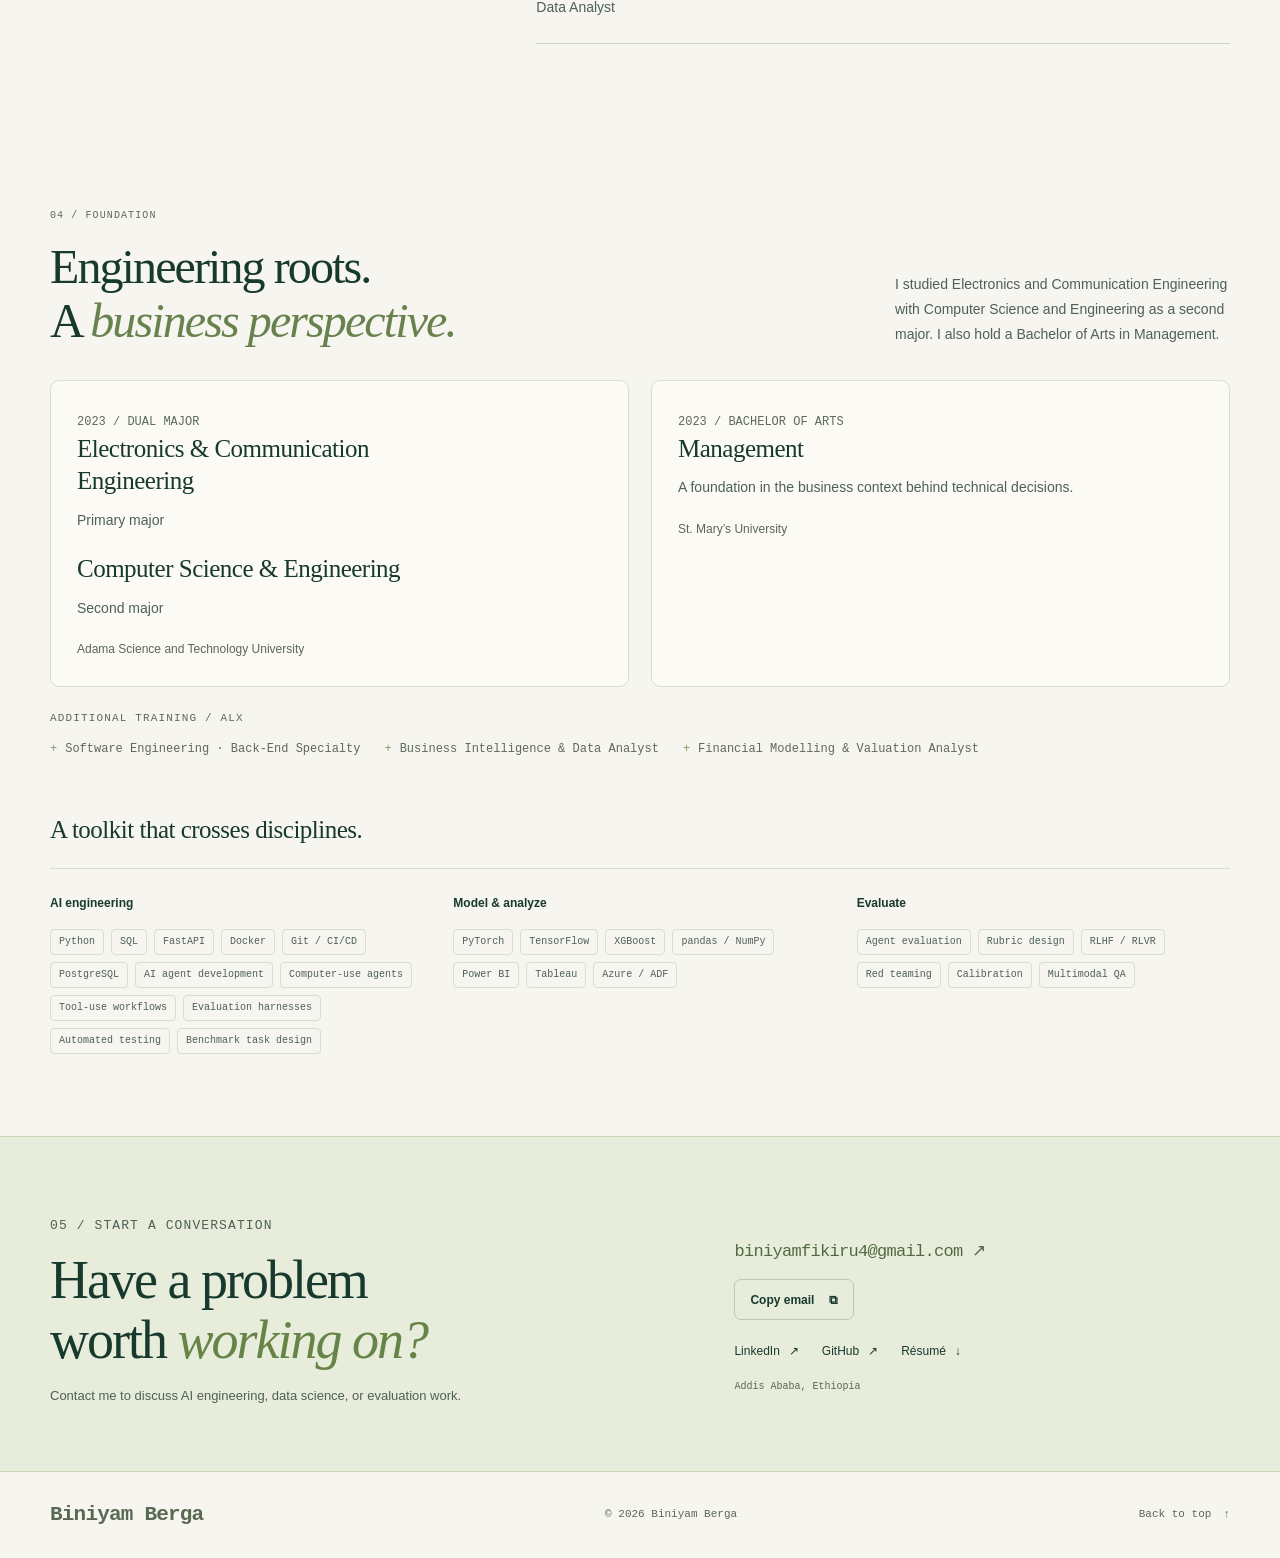
==== commit 38ecb339: "Update resume links and professional experience" ====
--- a/index.html
+++ b/index.html
@@ -121,9 +121,9 @@
     </div></section>
 
     <section class="section container" id="experience" aria-labelledby="experience-title"><div class="experience-layout"><div class="experience-sidebar"><p class="section-index">03 / EXPERIENCE</p><h2 class="section-title" id="experience-title">From data<br>to <em>AI systems.</em></h2><p>My roles have covered data analysis, Python development, technical leadership, and model evaluation.</p><a class="text-link" href="assets/Biniyam-Berga-Resume.pdf" download>Read the full résumé <span aria-hidden="true">↓</span></a></div><div class="experience-list">
-      <details class="experience-item" open><summary><div><p class="experience-dates">OCT 2025 TO PRESENT · CONTRACT</p><h3 class="experience-company">Pareto AI</h3><p class="experience-role">Subject Matter Expert, Data Scientist</p></div><span class="experience-toggle" aria-hidden="true">+</span></summary><div class="experience-body"><p>Frontier model evaluation across reasoning, code, and multimodal tasks, with reproducible Python evaluation and forecasting work.</p><ul><li>Prompt stress-testing, rubric design, and structured feedback on model behavior.</li><li>Terminal Bench, Long Horizon Terminal Bench, MLBench, Data Science Bench, and data engineering projects.</li></ul><div class="experience-tags"><span>Evaluation</span><span>Data science</span><span>Benchmark development</span></div></div></details>
+      <details class="experience-item" open><summary><div><p class="experience-dates">OCT 2025 TO PRESENT · CONTRACT</p><h3 class="experience-company">Pareto AI</h3><p class="experience-role">Subject Matter Expert, Data Scientist</p></div><span class="experience-toggle" aria-hidden="true">+</span></summary><div class="experience-body"><p>Frontier model evaluation across reasoning, code, and multimodal tasks, with reproducible Python evaluation and forecasting work.</p><ul><li>Prompt stress-testing, rubric design, and structured feedback on model behavior.</li><li>Terminal Bench, Long Horizon Terminal Bench, MLBench, Data Science Bench, and data engineering projects.</li></ul><div class="experience-tags"><span>Python</span><span>SQL</span><span>Excel</span><span>Spreadsheets</span><span>Machine learning</span><span>DevOps</span><span>GitHub</span><span>Docker</span><span>Evaluation</span><span>Data science</span><span>Benchmark development</span></div></div></details>
       <details class="experience-item"><summary><div><p class="experience-dates">PROJECT COLLABORATIONS</p><h3 class="experience-company">Afterquery</h3><p class="experience-role">Terminal Bench &amp; Long Horizon Terminal Bench work</p></div><span class="experience-toggle" aria-hidden="true">+</span></summary><div class="experience-body"><p>Work on Terminal Bench and Long Horizon Terminal Bench projects, contributing to the design and evaluation of tasks for AI agents.</p><div class="experience-tags"><span>Agent tasks</span><span>Evaluation</span></div></div></details>
-      <details class="experience-item"><summary><div><p class="experience-dates">SEP 2023 TO MAR 2026 · CONTRACT</p><h3 class="experience-company">Turing</h3><p class="experience-role">Lead Python Developer</p><p class="experience-highlight">Led an eight-person team of trainers and reviewers working on training data and code evaluation.</p></div><span class="experience-toggle" aria-hidden="true">+</span></summary><div class="experience-body"><p>Joined as a Python Developer in September 2023 and moved into the Lead Python Developer role in August 2024.</p><ul><li>Contributed across more than 20 projects through trainer and team-lead responsibilities.</li><li>Built Python evaluation tooling and APIs using FastAPI, Docker, and PostgreSQL.</li><li>Worked across code implementation, AI and computer-use agents, RLHF, RLVR, RLGym, deep research, search, image and video labeling, game labeling, and fact checking.</li></ul><div class="experience-tags"><span>Python</span><span>Leadership</span><span>Calibration</span><span>Multimodal evaluation</span></div></div></details>
+      <details class="experience-item"><summary><div><p class="experience-dates">SEP 2023 TO MAR 2026 · CONTRACT</p><h3 class="experience-company">Turing</h3><p class="experience-role">Lead Python Developer</p><p class="experience-highlight">Led an eight-person team of trainers and reviewers working on training data and code evaluation.</p></div><span class="experience-toggle" aria-hidden="true">+</span></summary><div class="experience-body"><p>Joined as a Python Developer in September 2023 and moved into the Lead Python Developer role in August 2024.</p><ul><li>Contributed across more than 20 projects through trainer and team-lead responsibilities.</li><li>Built Python evaluation tooling and APIs using FastAPI, Docker, and PostgreSQL.</li><li>Worked across code implementation, AI and computer-use agents, RLHF, RLVR, RLGym, deep research, search, game labeling, and fact checking.</li><li>Video labeling and annotation, plus image labeling and annotation.</li></ul><div class="experience-tags"><span>Python</span><span>SQL</span><span>Excel</span><span>Spreadsheets</span><span>Machine learning</span><span>DevOps</span><span>GitHub</span><span>Docker</span><span>Leadership</span><span>Calibration</span><span>Multimodal evaluation</span></div></div></details>
       <details class="experience-item"><summary><div><p class="experience-dates">DEC 2022 TO DEC 2023 · CONTRACT</p><h3 class="experience-company">IoToad</h3><p class="experience-role">Data Analyst</p></div><span class="experience-toggle" aria-hidden="true">+</span></summary><div class="experience-body"><p>Business reporting, SQL forecasting and budgeting, and integration of data sources for analytics.</p><ul><li>Power BI, Tableau, and SSRS dashboards for business stakeholders.</li><li>Payroll and AI automation, Azure and Azure Data Factory, data engineering, and CI/CD work.</li></ul><div class="experience-tags"><span>Power BI</span><span>SQL</span><span>Azure</span><span>Automation</span></div></div></details>
       <details class="experience-item"><summary><div><p class="experience-dates">JUN 2022 TO OCT 2022</p><h3 class="experience-company">Camara Education Ethiopia</h3><p class="experience-role">Data Analyst</p></div><span class="experience-toggle" aria-hidden="true">+</span></summary><div class="experience-body"><p>Predictive modeling and operational analytics using XGBoost, Random Forest, regression, and clustering.</p><ul><li>SQL exploration and feature engineering for model development.</li><li>Apache NiFi data pipelines and Tableau/Power BI reporting.</li></ul><div class="experience-tags"><span>Machine learning</span><span>Apache NiFi</span><span>Analytics</span></div></div></details>
     </div></div></section>
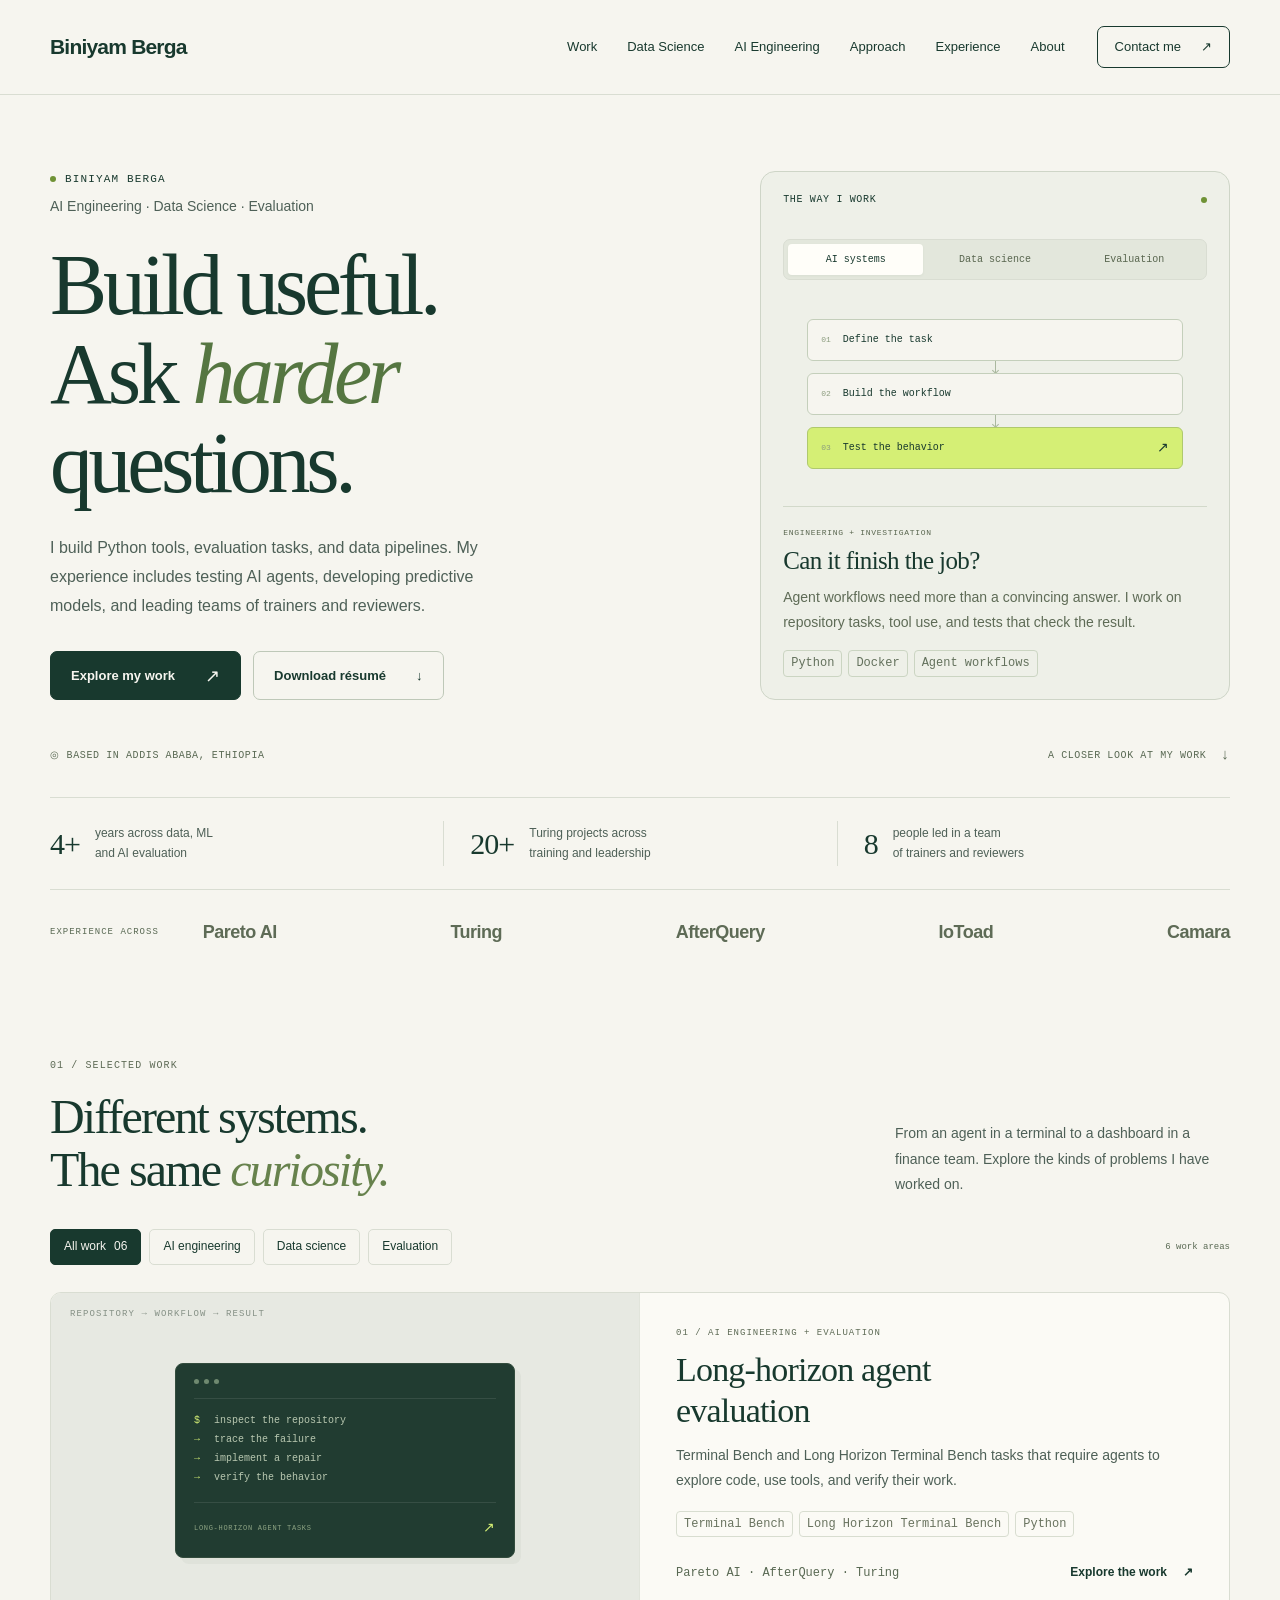
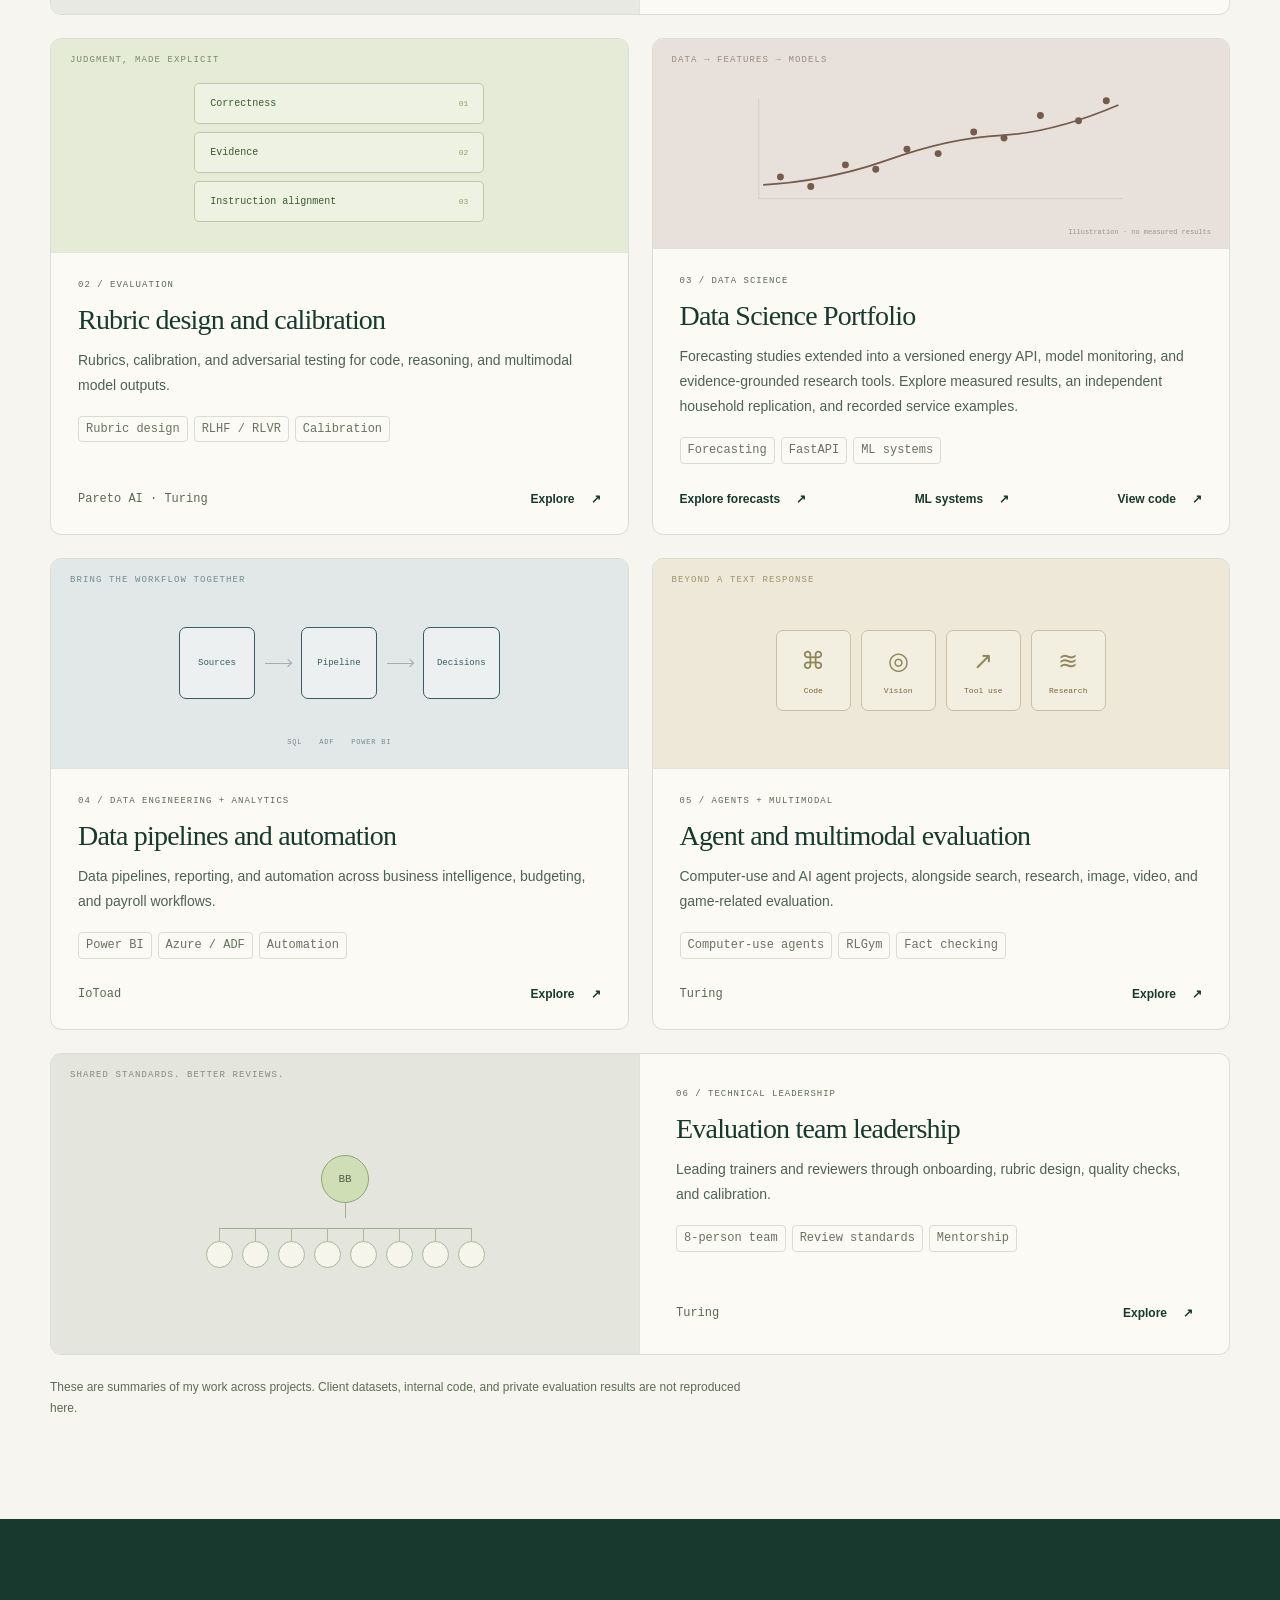
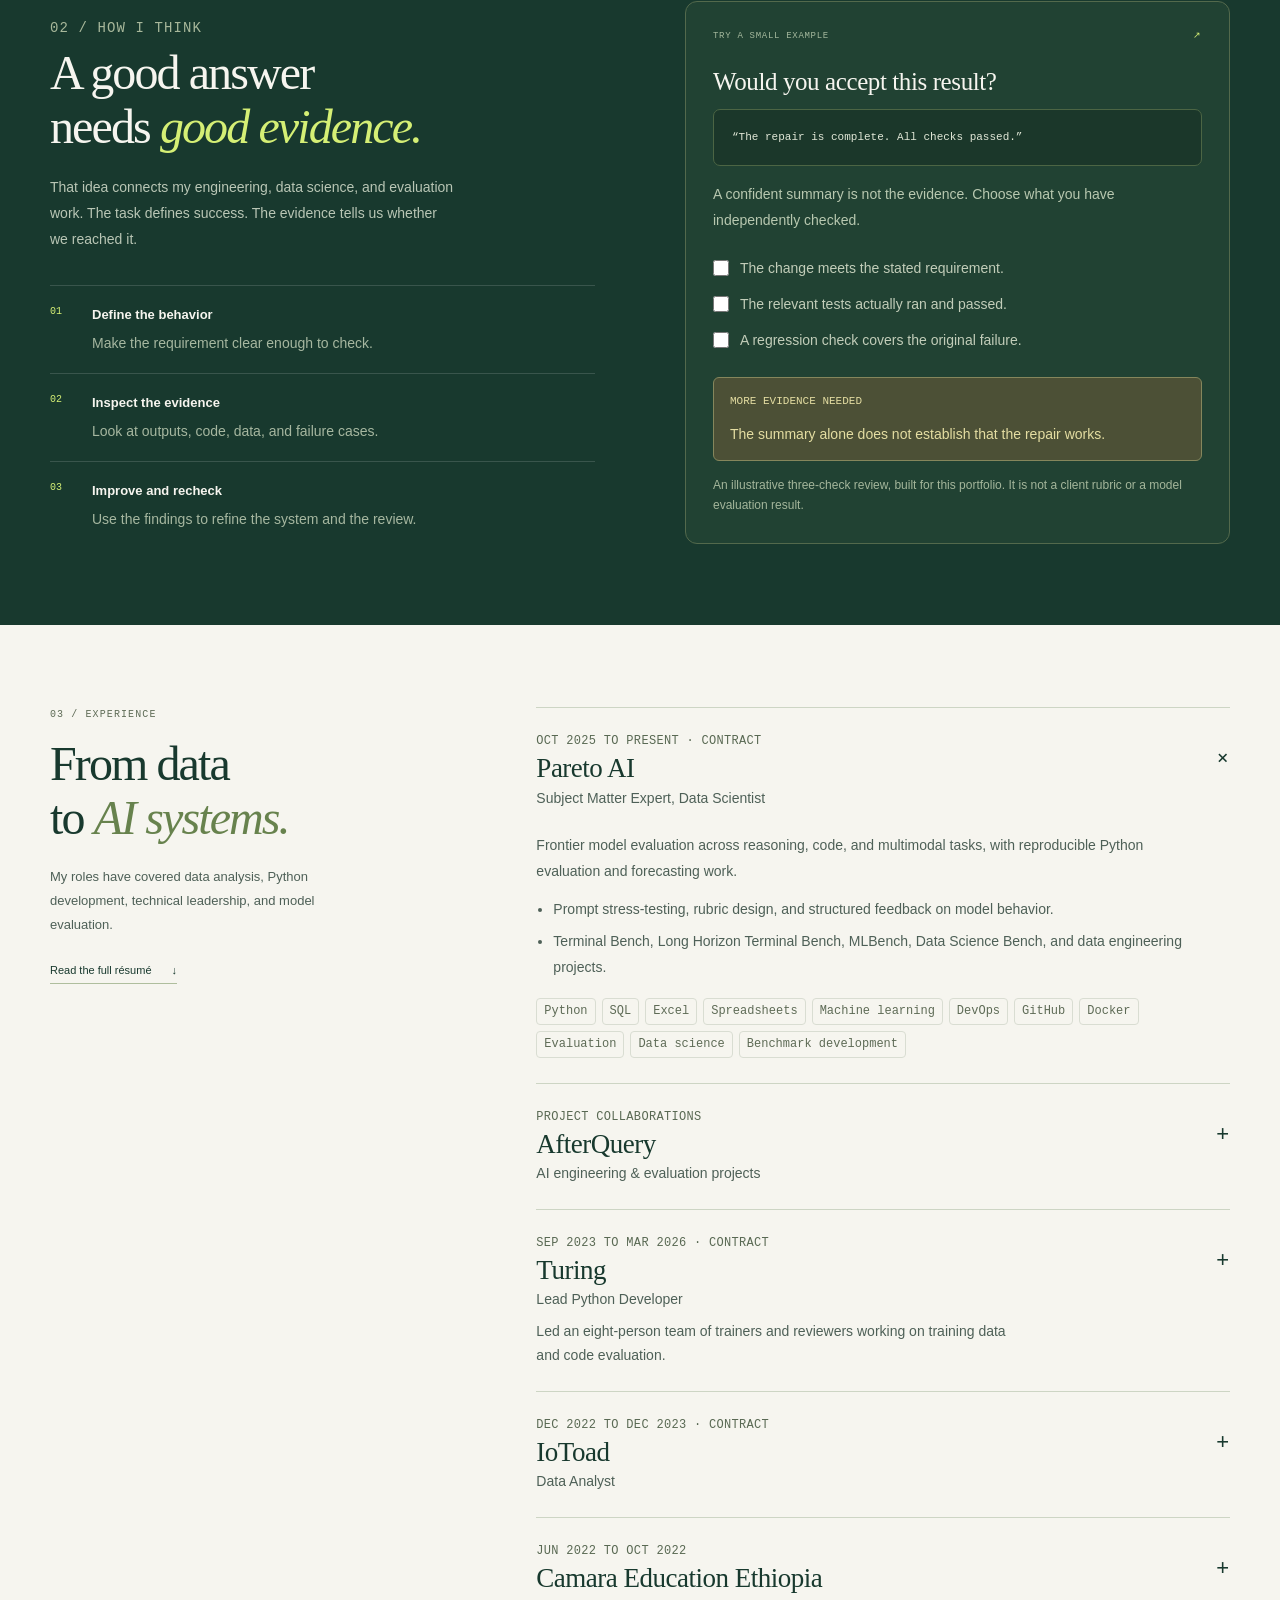
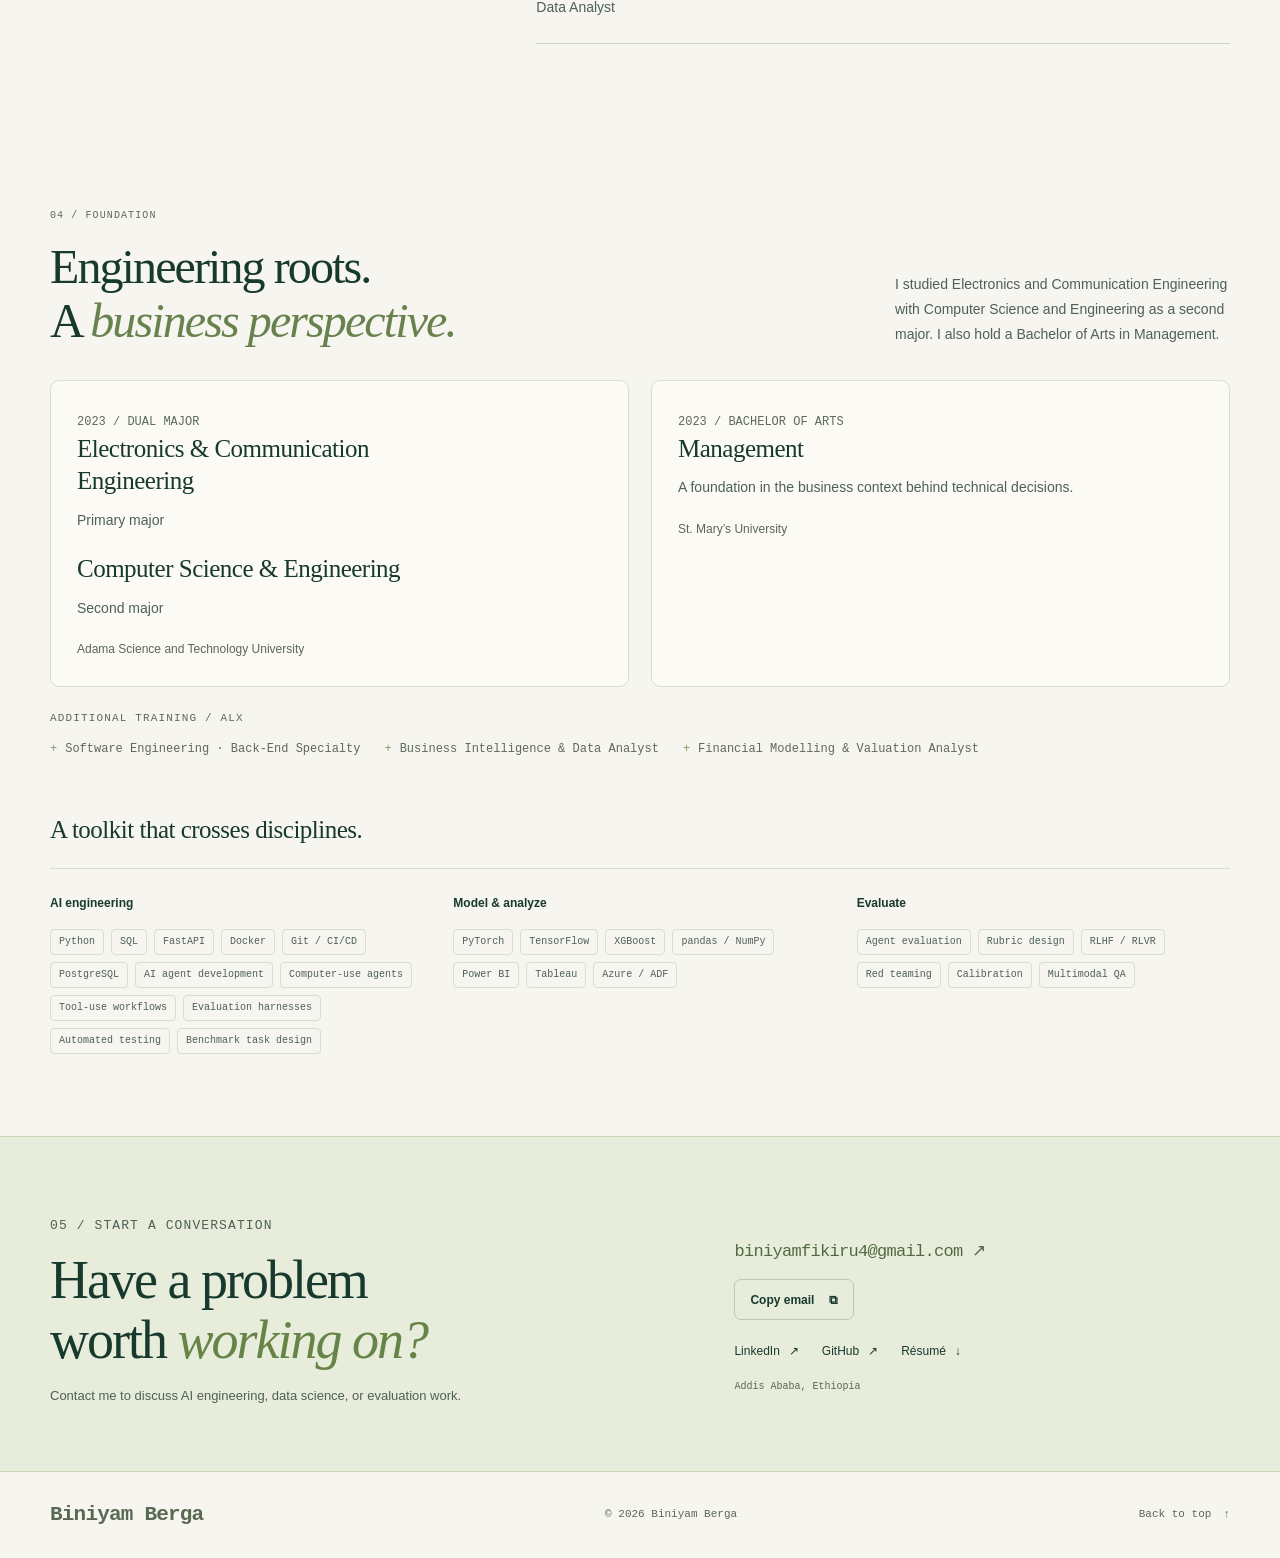
==== commit d4e17ace: "Expand AfterQuery experience and technical skills" ====
--- a/index.html
+++ b/index.html
@@ -71,7 +71,7 @@
       <div class="proof-item"><strong>20+</strong><span>Turing projects across<br>training and leadership</span></div>
       <div class="proof-item"><strong>8</strong><span>people led in a team<br>of trainers and reviewers</span></div>
     </div>
-    <div class="company-strip container"><p class="company-label">EXPERIENCE ACROSS</p><div class="company-list"><span>Pareto AI</span><span>Turing</span><span>Afterquery</span><span>IoToad</span><span>Camara</span></div></div>
+    <div class="company-strip container"><p class="company-label">EXPERIENCE ACROSS</p><div class="company-list"><span>Pareto AI</span><span>Turing</span><span>AfterQuery</span><span>IoToad</span><span>Camara</span></div></div>
 
     <section class="section container" id="work" aria-labelledby="work-title">
       <div class="section-heading"><div><p class="section-index">01 / SELECTED WORK</p><h2 class="section-title" id="work-title">Different systems.<br>The same <em>curiosity.</em></h2></div><p class="section-intro">From an agent in a terminal to a dashboard in a finance team. Explore the kinds of problems I have worked on.</p></div>
@@ -79,7 +79,7 @@
       <div class="work-grid">
         <article class="work-card featured" data-category="ai evaluation">
           <div class="card-visual visual-agent" aria-hidden="true"><div class="visual-label">REPOSITORY → WORKFLOW → RESULT</div><div class="mini-terminal"><div class="terminal-dots"><i></i><i></i><i></i></div><p><span>$</span> inspect the repository</p><p><span>→</span> trace the failure</p><p><span>→</span> implement a repair</p><p><span>→</span> verify the behavior</p><div class="terminal-bottom">LONG-HORIZON AGENT TASKS <b>↗</b></div></div></div>
-          <div class="work-card-body"><p class="card-kicker">01 / AI ENGINEERING + EVALUATION</p><h3>Long-horizon agent evaluation</h3><p class="card-description">Terminal Bench and Long Horizon Terminal Bench tasks that require agents to explore code, use tools, and verify their work.</p><div class="card-tags"><span>Terminal Bench</span><span>Long Horizon Terminal Bench</span><span>Python</span></div><div class="card-bottom"><span>Pareto AI · Afterquery · Turing</span><button class="card-open" type="button" data-case="agents" aria-label="Explore long-horizon agent work">Explore the work <span aria-hidden="true">↗</span></button></div></div>
+          <div class="work-card-body"><p class="card-kicker">01 / AI ENGINEERING + EVALUATION</p><h3>Long-horizon agent evaluation</h3><p class="card-description">Terminal Bench and Long Horizon Terminal Bench tasks that require agents to explore code, use tools, and verify their work.</p><div class="card-tags"><span>Terminal Bench</span><span>Long Horizon Terminal Bench</span><span>Python</span></div><div class="card-bottom"><span>Pareto AI · AfterQuery · Turing</span><button class="card-open" type="button" data-case="agents" aria-label="Explore long-horizon agent work">Explore the work <span aria-hidden="true">↗</span></button></div></div>
         </article>
         <article class="work-card" data-category="evaluation ai">
           <div class="card-visual visual-eval" aria-hidden="true"><div class="visual-label">JUDGMENT, MADE EXPLICIT</div><div class="rubric-lines"><p><span>Correctness</span><b>01</b></p><p><span>Evidence</span><b>02</b></p><p><span>Instruction alignment</span><b>03</b></p></div></div>
@@ -122,7 +122,7 @@
 
     <section class="section container" id="experience" aria-labelledby="experience-title"><div class="experience-layout"><div class="experience-sidebar"><p class="section-index">03 / EXPERIENCE</p><h2 class="section-title" id="experience-title">From data<br>to <em>AI systems.</em></h2><p>My roles have covered data analysis, Python development, technical leadership, and model evaluation.</p><a class="text-link" href="assets/Biniyam-Berga-Resume.pdf" download>Read the full résumé <span aria-hidden="true">↓</span></a></div><div class="experience-list">
       <details class="experience-item" open><summary><div><p class="experience-dates">OCT 2025 TO PRESENT · CONTRACT</p><h3 class="experience-company">Pareto AI</h3><p class="experience-role">Subject Matter Expert, Data Scientist</p></div><span class="experience-toggle" aria-hidden="true">+</span></summary><div class="experience-body"><p>Frontier model evaluation across reasoning, code, and multimodal tasks, with reproducible Python evaluation and forecasting work.</p><ul><li>Prompt stress-testing, rubric design, and structured feedback on model behavior.</li><li>Terminal Bench, Long Horizon Terminal Bench, MLBench, Data Science Bench, and data engineering projects.</li></ul><div class="experience-tags"><span>Python</span><span>SQL</span><span>Excel</span><span>Spreadsheets</span><span>Machine learning</span><span>DevOps</span><span>GitHub</span><span>Docker</span><span>Evaluation</span><span>Data science</span><span>Benchmark development</span></div></div></details>
-      <details class="experience-item"><summary><div><p class="experience-dates">PROJECT COLLABORATIONS</p><h3 class="experience-company">Afterquery</h3><p class="experience-role">Terminal Bench &amp; Long Horizon Terminal Bench work</p></div><span class="experience-toggle" aria-hidden="true">+</span></summary><div class="experience-body"><p>Work on Terminal Bench and Long Horizon Terminal Bench projects, contributing to the design and evaluation of tasks for AI agents.</p><div class="experience-tags"><span>Agent tasks</span><span>Evaluation</span></div></div></details>
+      <details class="experience-item"><summary><div><p class="experience-dates">PROJECT COLLABORATIONS</p><h3 class="experience-company">AfterQuery</h3><p class="experience-role">AI engineering &amp; evaluation projects</p></div><span class="experience-toggle" aria-hidden="true">+</span></summary><div class="experience-body"><p>Work on Terminal Bench, Long Horizon Terminal Bench, and MLEBench, developing tasks that evaluate coding, machine learning, and multi-step agent workflows.</p><ul><li>Repository-based coding-task design, root-cause analysis, and reference solutions.</li><li>Behavioral tests, regression tests, and test harnesses that check whether a change solves the problem without breaking existing behavior.</li><li>Reproducible Docker environments, dependency management, Git workflows, and investigation of agent and test failures.</li></ul><div class="experience-tags"><span>Python</span><span>SQL</span><span>Ruby</span><span>C++</span><span>Docker</span><span>GitHub</span><span>Terminal Bench</span><span>Long Horizon Terminal Bench</span><span>MLEBench</span><span>Test-harness development</span><span>Regression testing</span><span>Root-cause analysis</span></div></div></details>
       <details class="experience-item"><summary><div><p class="experience-dates">SEP 2023 TO MAR 2026 · CONTRACT</p><h3 class="experience-company">Turing</h3><p class="experience-role">Lead Python Developer</p><p class="experience-highlight">Led an eight-person team of trainers and reviewers working on training data and code evaluation.</p></div><span class="experience-toggle" aria-hidden="true">+</span></summary><div class="experience-body"><p>Joined as a Python Developer in September 2023 and moved into the Lead Python Developer role in August 2024.</p><ul><li>Contributed across more than 20 projects through trainer and team-lead responsibilities.</li><li>Built Python evaluation tooling and APIs using FastAPI, Docker, and PostgreSQL.</li><li>Worked across code implementation, AI and computer-use agents, RLHF, RLVR, RLGym, deep research, search, game labeling, and fact checking.</li><li>Video labeling and annotation, plus image labeling and annotation.</li></ul><div class="experience-tags"><span>Python</span><span>SQL</span><span>Excel</span><span>Spreadsheets</span><span>Machine learning</span><span>DevOps</span><span>GitHub</span><span>Docker</span><span>Leadership</span><span>Calibration</span><span>Multimodal evaluation</span></div></div></details>
       <details class="experience-item"><summary><div><p class="experience-dates">DEC 2022 TO DEC 2023 · CONTRACT</p><h3 class="experience-company">IoToad</h3><p class="experience-role">Data Analyst</p></div><span class="experience-toggle" aria-hidden="true">+</span></summary><div class="experience-body"><p>Business reporting, SQL forecasting and budgeting, and integration of data sources for analytics.</p><ul><li>Power BI, Tableau, and SSRS dashboards for business stakeholders.</li><li>Payroll and AI automation, Azure and Azure Data Factory, data engineering, and CI/CD work.</li></ul><div class="experience-tags"><span>Power BI</span><span>SQL</span><span>Azure</span><span>Automation</span></div></div></details>
       <details class="experience-item"><summary><div><p class="experience-dates">JUN 2022 TO OCT 2022</p><h3 class="experience-company">Camara Education Ethiopia</h3><p class="experience-role">Data Analyst</p></div><span class="experience-toggle" aria-hidden="true">+</span></summary><div class="experience-body"><p>Predictive modeling and operational analytics using XGBoost, Random Forest, regression, and clustering.</p><ul><li>SQL exploration and feature engineering for model development.</li><li>Apache NiFi data pipelines and Tableau/Power BI reporting.</li></ul><div class="experience-tags"><span>Machine learning</span><span>Apache NiFi</span><span>Analytics</span></div></div></details>
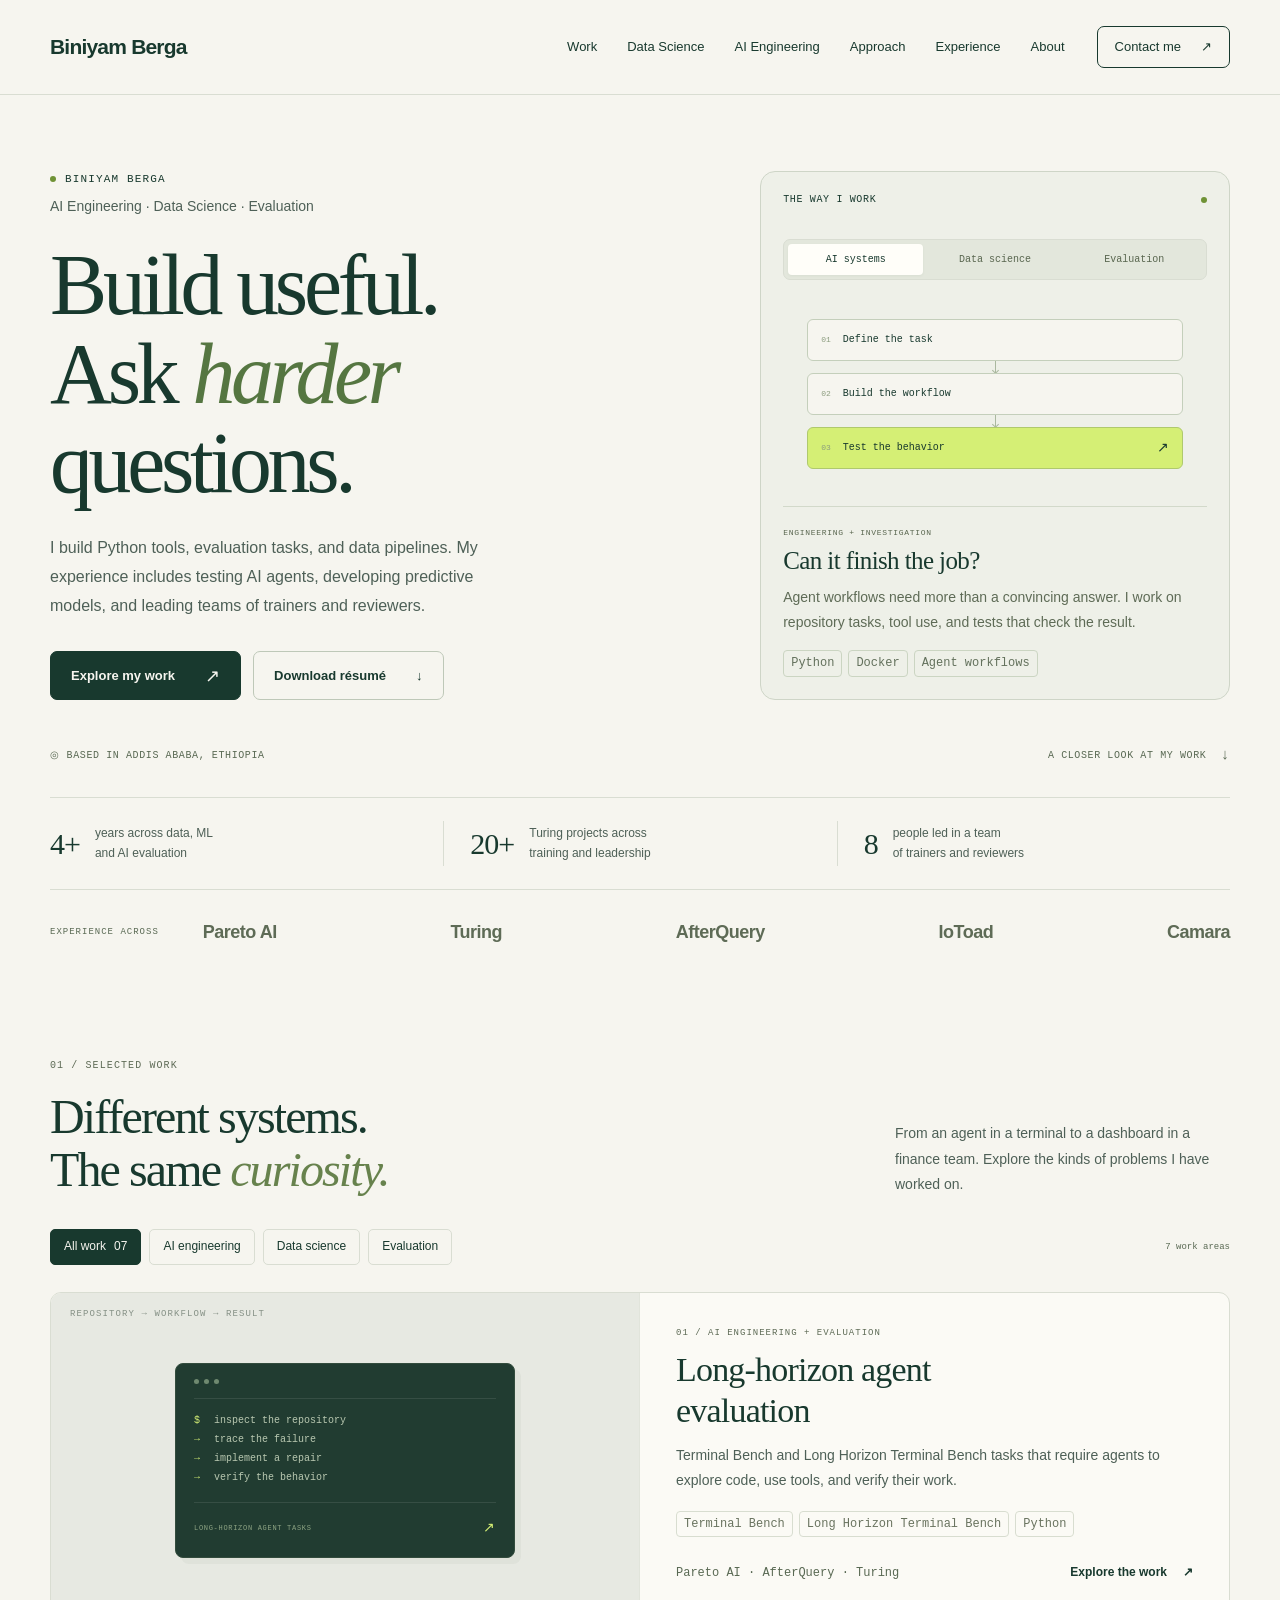
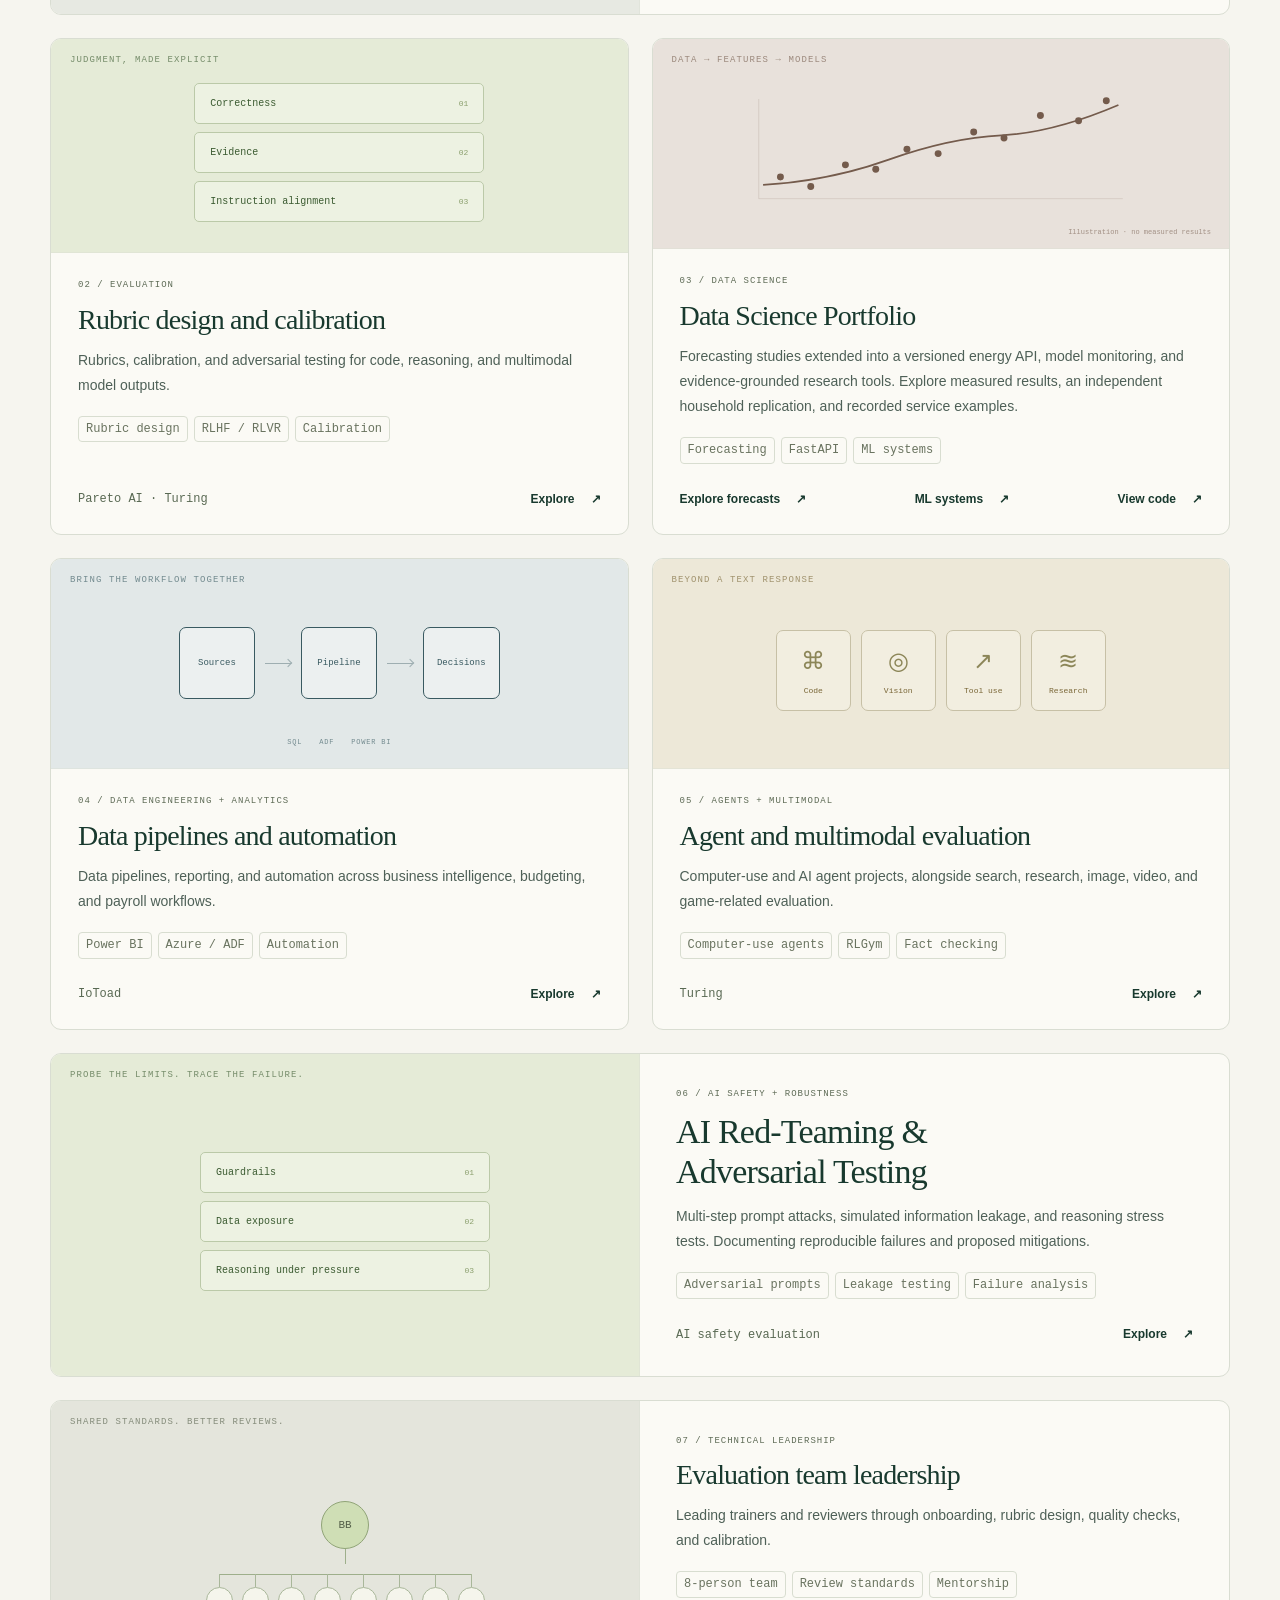
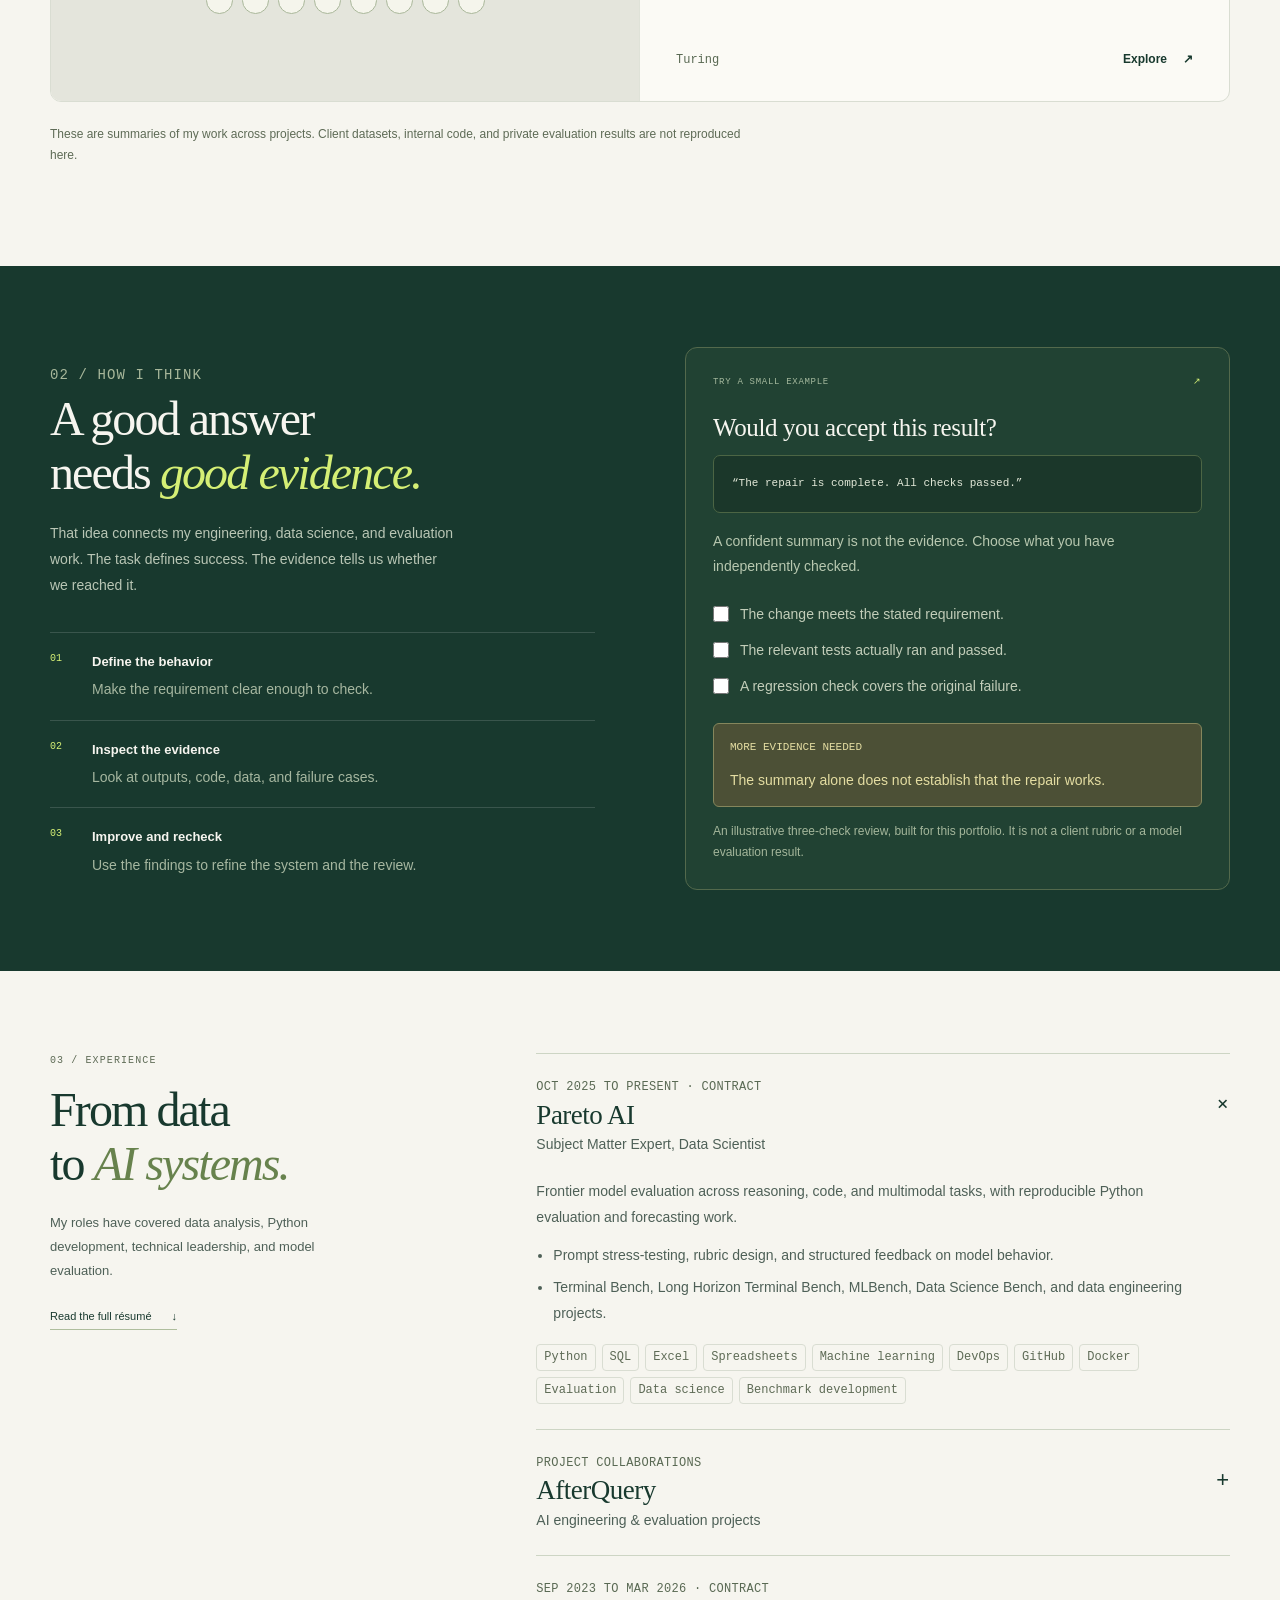
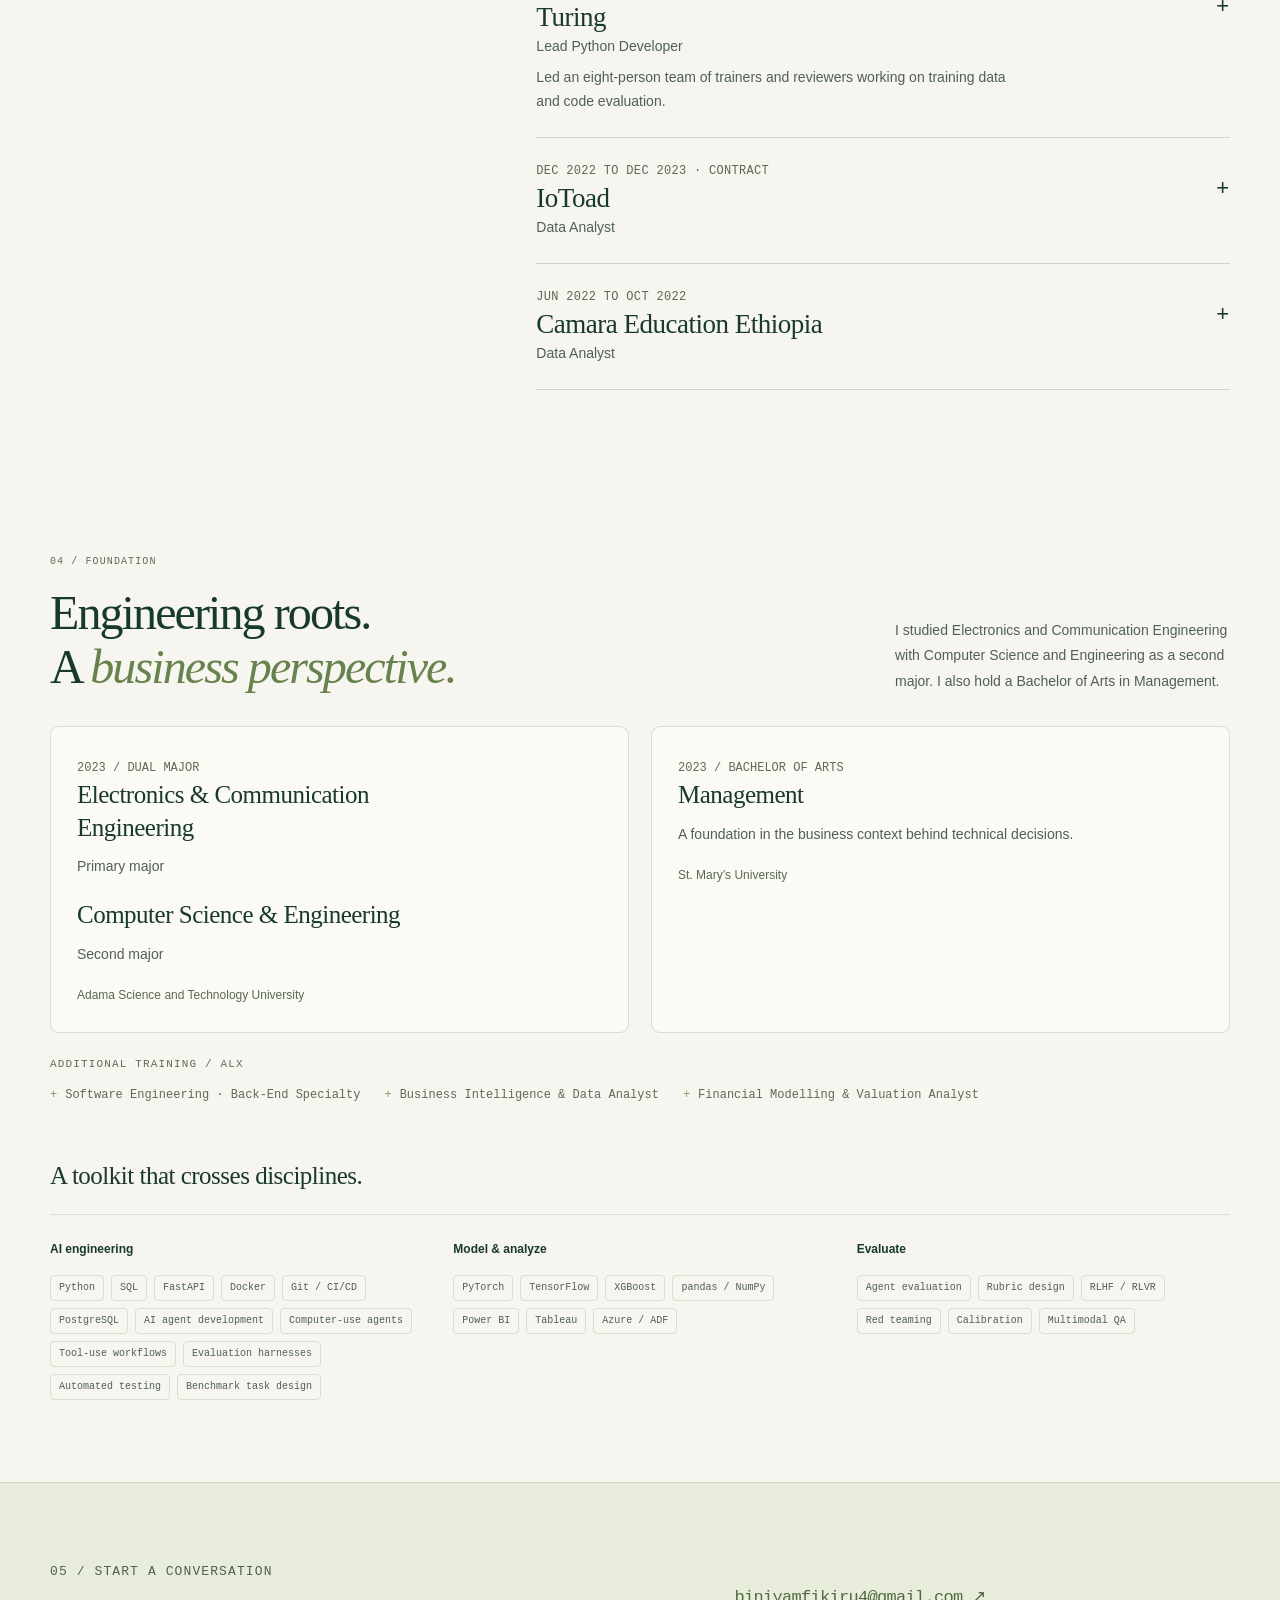
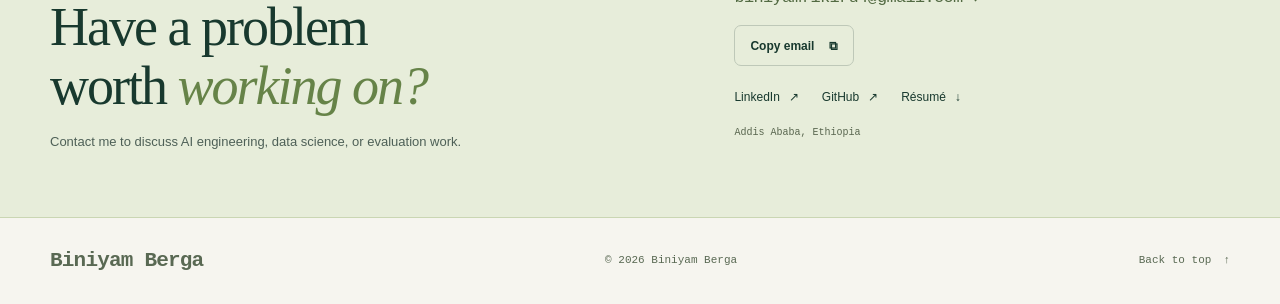
==== commit b2484fb8: "Move AfterQuery to CV projects and showcase red-teaming work" ====
--- a/index.html
+++ b/index.html
@@ -75,7 +75,7 @@
 
     <section class="section container" id="work" aria-labelledby="work-title">
       <div class="section-heading"><div><p class="section-index">01 / SELECTED WORK</p><h2 class="section-title" id="work-title">Different systems.<br>The same <em>curiosity.</em></h2></div><p class="section-intro">From an agent in a terminal to a dashboard in a finance team. Explore the kinds of problems I have worked on.</p></div>
-      <div class="filter-bar" role="group" aria-label="Filter work by specialty"><button type="button" class="filter-button" data-filter="all" aria-pressed="true">All work <span>06</span></button><button type="button" class="filter-button" data-filter="ai" aria-pressed="false">AI engineering</button><button type="button" class="filter-button" data-filter="data" aria-pressed="false">Data science</button><button type="button" class="filter-button" data-filter="evaluation" aria-pressed="false">Evaluation</button><span class="filter-count" id="filter-count" role="status">6 work areas</span></div>
+      <div class="filter-bar" role="group" aria-label="Filter work by specialty"><button type="button" class="filter-button" data-filter="all" aria-pressed="true">All work <span>07</span></button><button type="button" class="filter-button" data-filter="ai" aria-pressed="false">AI engineering</button><button type="button" class="filter-button" data-filter="data" aria-pressed="false">Data science</button><button type="button" class="filter-button" data-filter="evaluation" aria-pressed="false">Evaluation</button><span class="filter-count" id="filter-count" role="status">7 work areas</span></div>
       <div class="work-grid">
         <article class="work-card featured" data-category="ai evaluation">
           <div class="card-visual visual-agent" aria-hidden="true"><div class="visual-label">REPOSITORY → WORKFLOW → RESULT</div><div class="mini-terminal"><div class="terminal-dots"><i></i><i></i><i></i></div><p><span>$</span> inspect the repository</p><p><span>→</span> trace the failure</p><p><span>→</span> implement a repair</p><p><span>→</span> verify the behavior</p><div class="terminal-bottom">LONG-HORIZON AGENT TASKS <b>↗</b></div></div></div>
@@ -107,9 +107,13 @@
           <div class="card-visual visual-bi" aria-hidden="true"><div class="visual-label">BEYOND A TEXT RESPONSE</div><div class="modality-grid"><span><b>⌘</b>Code</span><span><b>◎</b>Vision</span><span><b>↗</b>Tool use</span><span><b>≋</b>Research</span></div></div>
           <div class="work-card-body"><p class="card-kicker">05 / AGENTS + MULTIMODAL</p><h3>Agent and multimodal evaluation</h3><p class="card-description">Computer-use and AI agent projects, alongside search, research, image, video, and game-related evaluation.</p><div class="card-tags"><span>Computer-use agents</span><span>RLGym</span><span>Fact checking</span></div><div class="card-bottom"><span>Turing</span><button class="card-open" type="button" data-case="multimodal" aria-label="Explore agent and multimodal evaluation work">Explore <span aria-hidden="true">↗</span></button></div></div>
         </article>
+        <article class="work-card featured" data-category="ai evaluation" id="red-teaming" aria-labelledby="redteam-title">
+          <div class="card-visual visual-eval" aria-hidden="true"><div class="visual-label">PROBE THE LIMITS. TRACE THE FAILURE.</div><div class="rubric-lines"><p><span>Guardrails</span><b>01</b></p><p><span>Data exposure</span><b>02</b></p><p><span>Reasoning under pressure</span><b>03</b></p></div></div>
+          <div class="work-card-body"><p class="card-kicker">06 / AI SAFETY + ROBUSTNESS</p><h3 id="redteam-title">AI Red-Teaming &amp; Adversarial Testing</h3><p class="card-description">Multi-step prompt attacks, simulated information leakage, and reasoning stress tests. Documenting reproducible failures and proposed mitigations.</p><div class="card-tags"><span>Adversarial prompts</span><span>Leakage testing</span><span>Failure analysis</span></div><div class="card-bottom"><span>AI safety evaluation</span><button class="card-open" type="button" data-case="redteam" aria-label="Explore AI red-teaming and adversarial testing">Explore <span aria-hidden="true">↗</span></button></div></div>
+        </article>
         <article class="work-card" data-category="evaluation">
           <div class="card-visual visual-lead" aria-hidden="true"><div class="visual-label">SHARED STANDARDS. BETTER REVIEWS.</div><div class="team-visual"><span>BB</span><div><i></i><i></i><i></i><i></i><i></i><i></i><i></i><i></i></div></div></div>
-          <div class="work-card-body"><p class="card-kicker">06 / TECHNICAL LEADERSHIP</p><h3>Evaluation team leadership</h3><p class="card-description">Leading trainers and reviewers through onboarding, rubric design, quality checks, and calibration.</p><div class="card-tags"><span>8-person team</span><span>Review standards</span><span>Mentorship</span></div><div class="card-bottom"><span>Turing</span><button class="card-open" type="button" data-case="leadership" aria-label="Explore technical leadership work">Explore <span aria-hidden="true">↗</span></button></div></div>
+          <div class="work-card-body"><p class="card-kicker">07 / TECHNICAL LEADERSHIP</p><h3>Evaluation team leadership</h3><p class="card-description">Leading trainers and reviewers through onboarding, rubric design, quality checks, and calibration.</p><div class="card-tags"><span>8-person team</span><span>Review standards</span><span>Mentorship</span></div><div class="card-bottom"><span>Turing</span><button class="card-open" type="button" data-case="leadership" aria-label="Explore technical leadership work">Explore <span aria-hidden="true">↗</span></button></div></div>
         </article>
       </div>
       <p class="work-note">These are summaries of my work across projects. Client datasets, internal code, and private evaluation results are not reproduced here.</p>
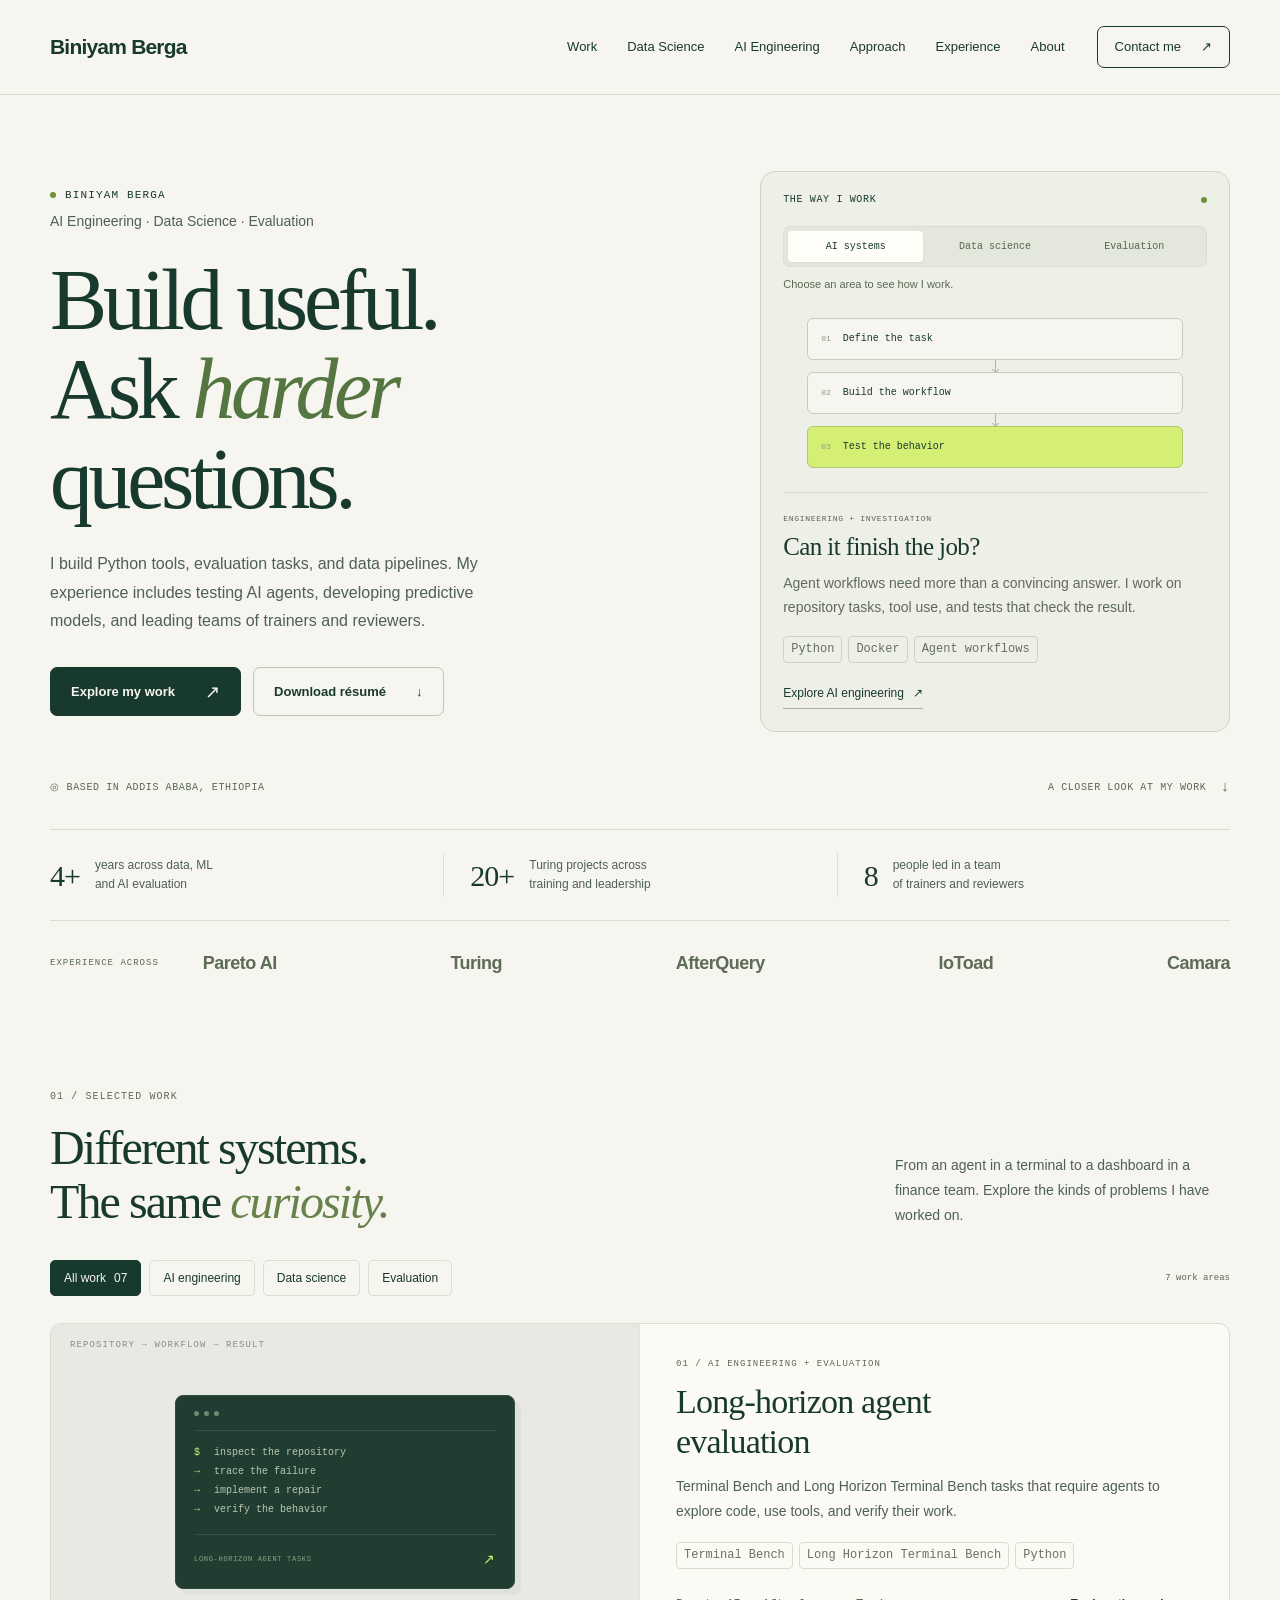
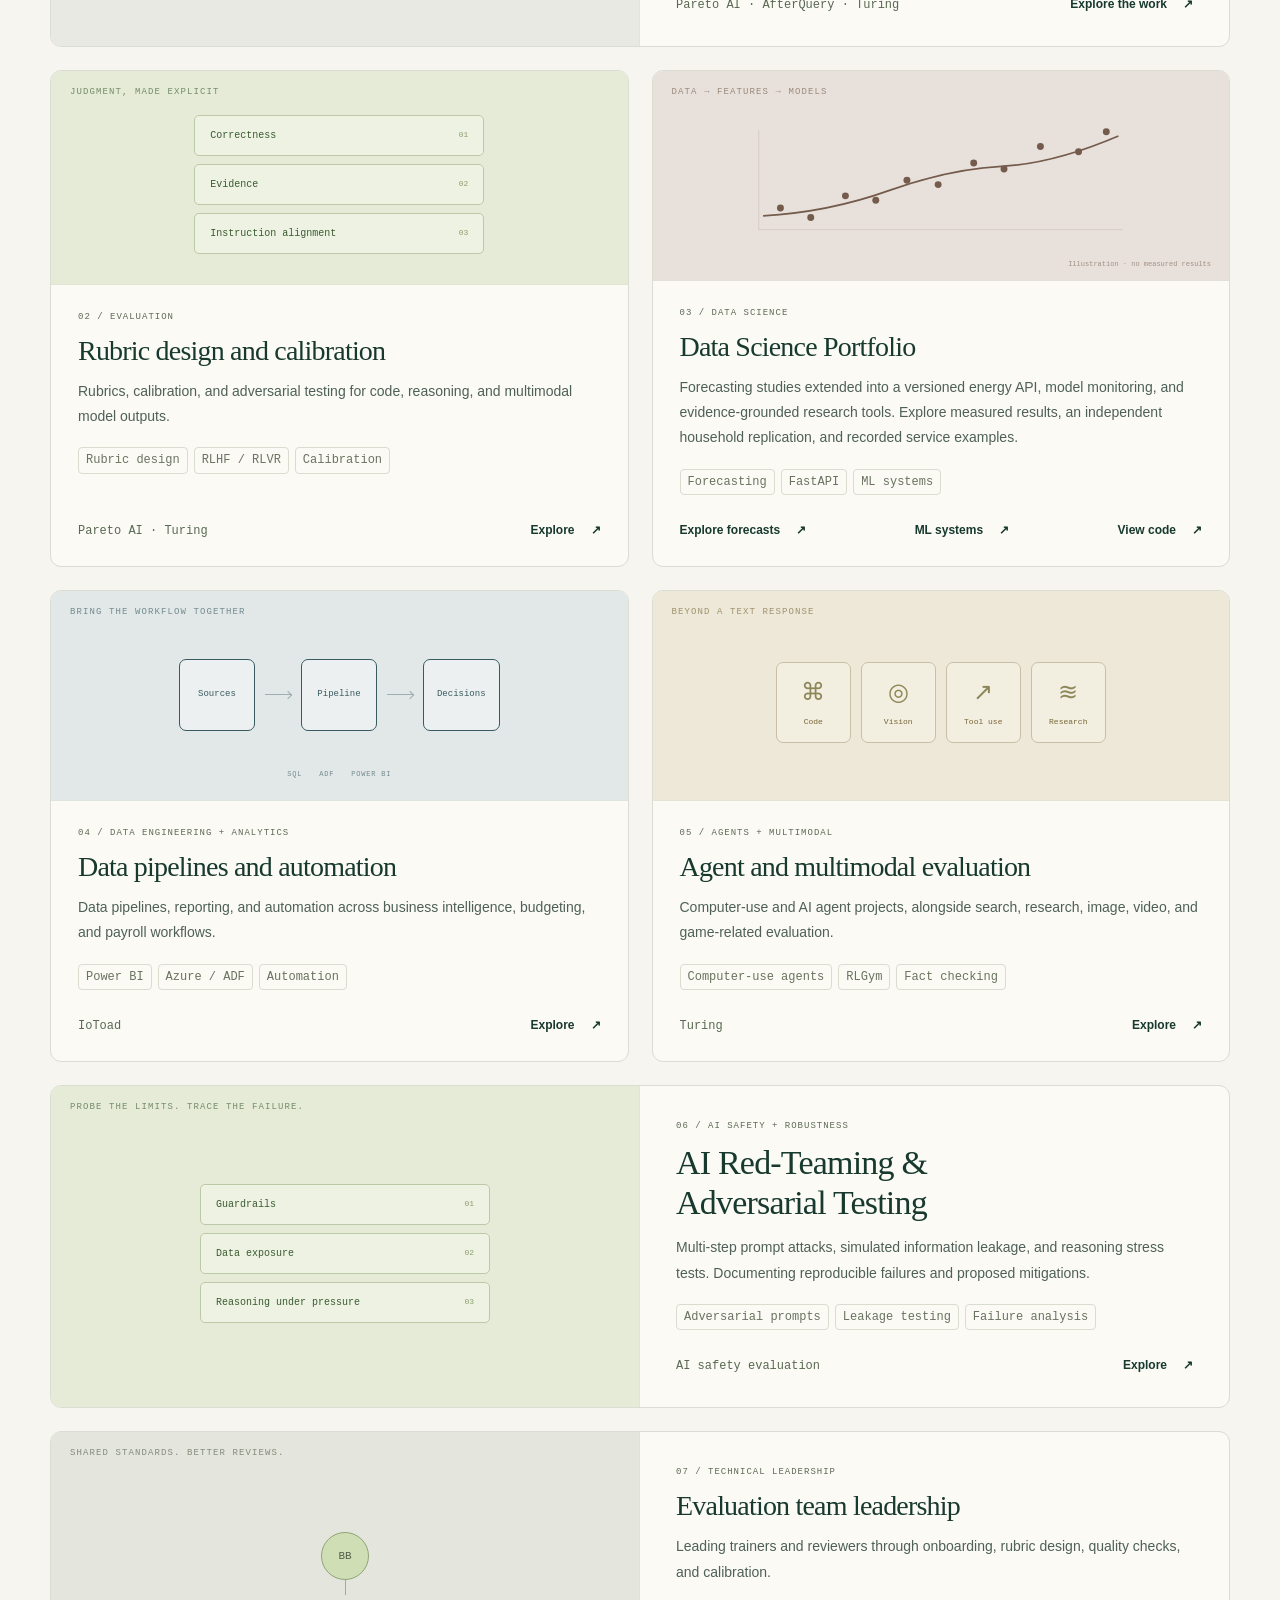
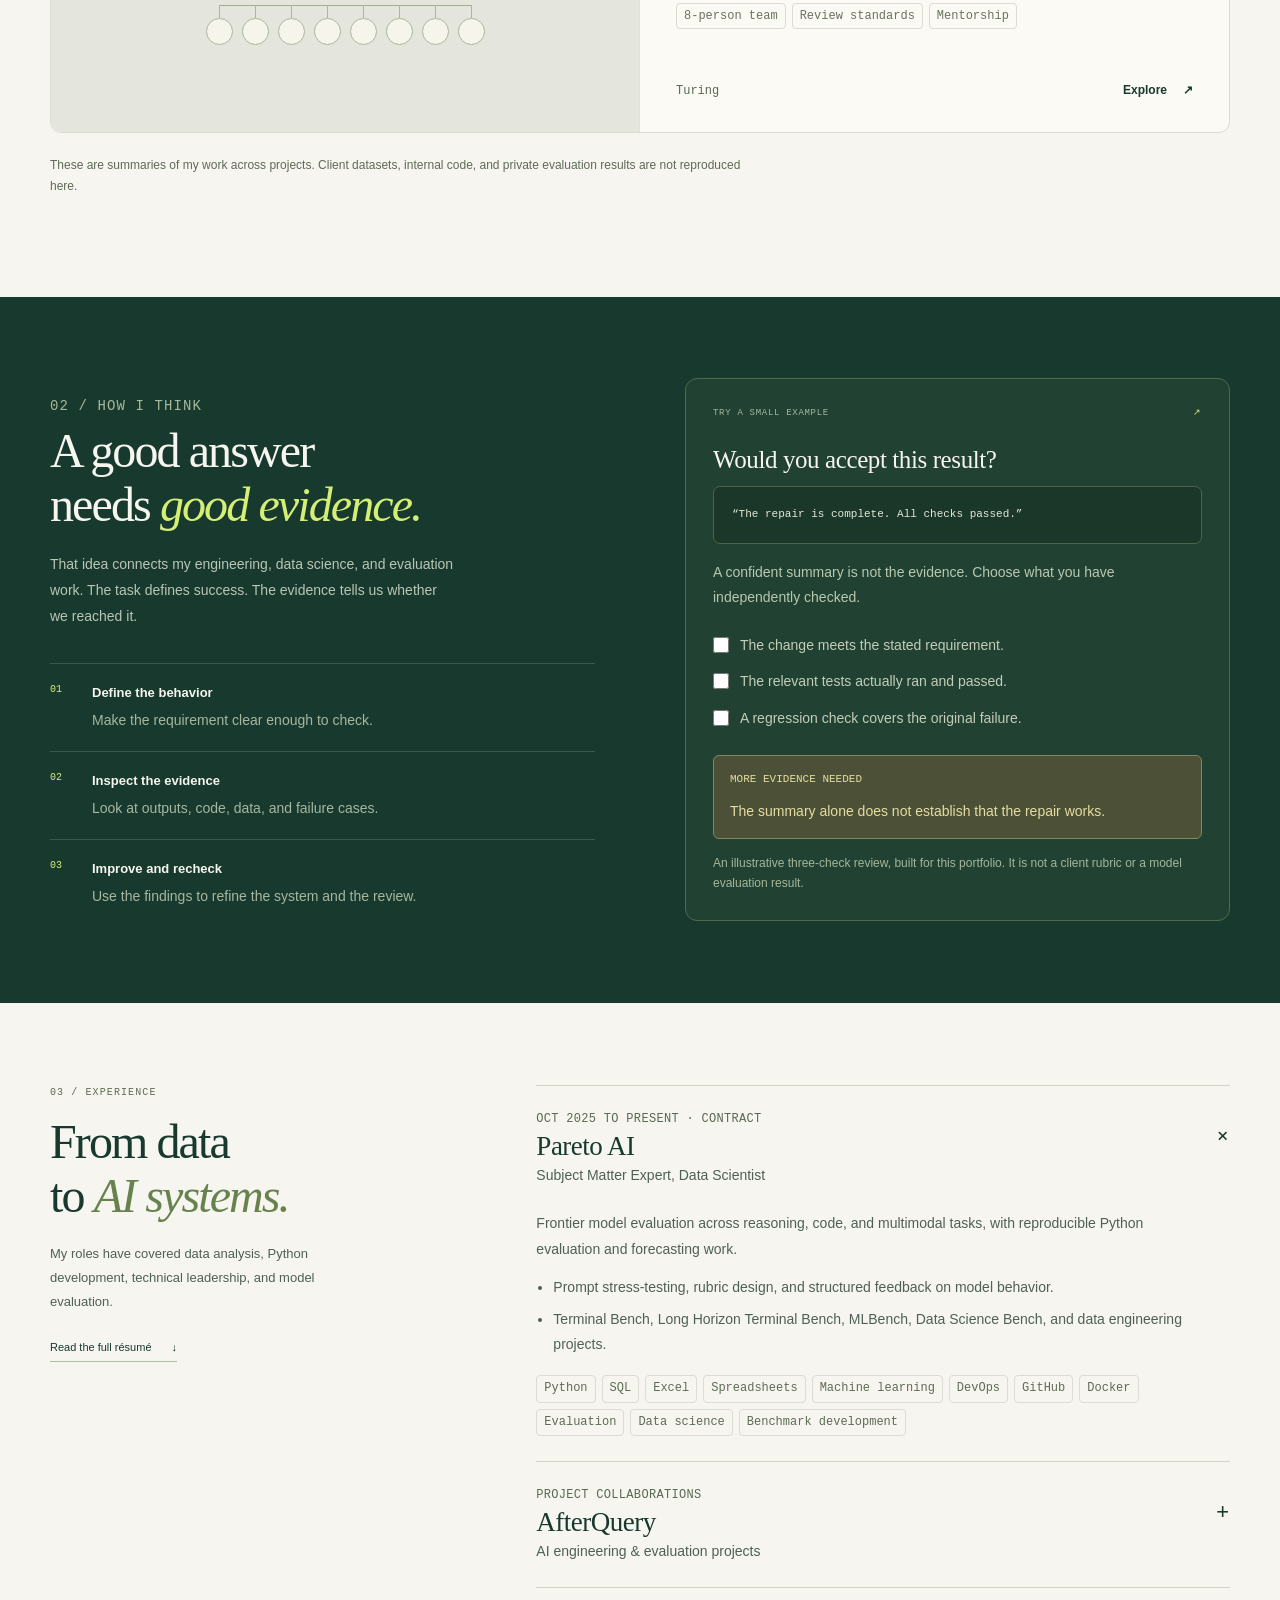
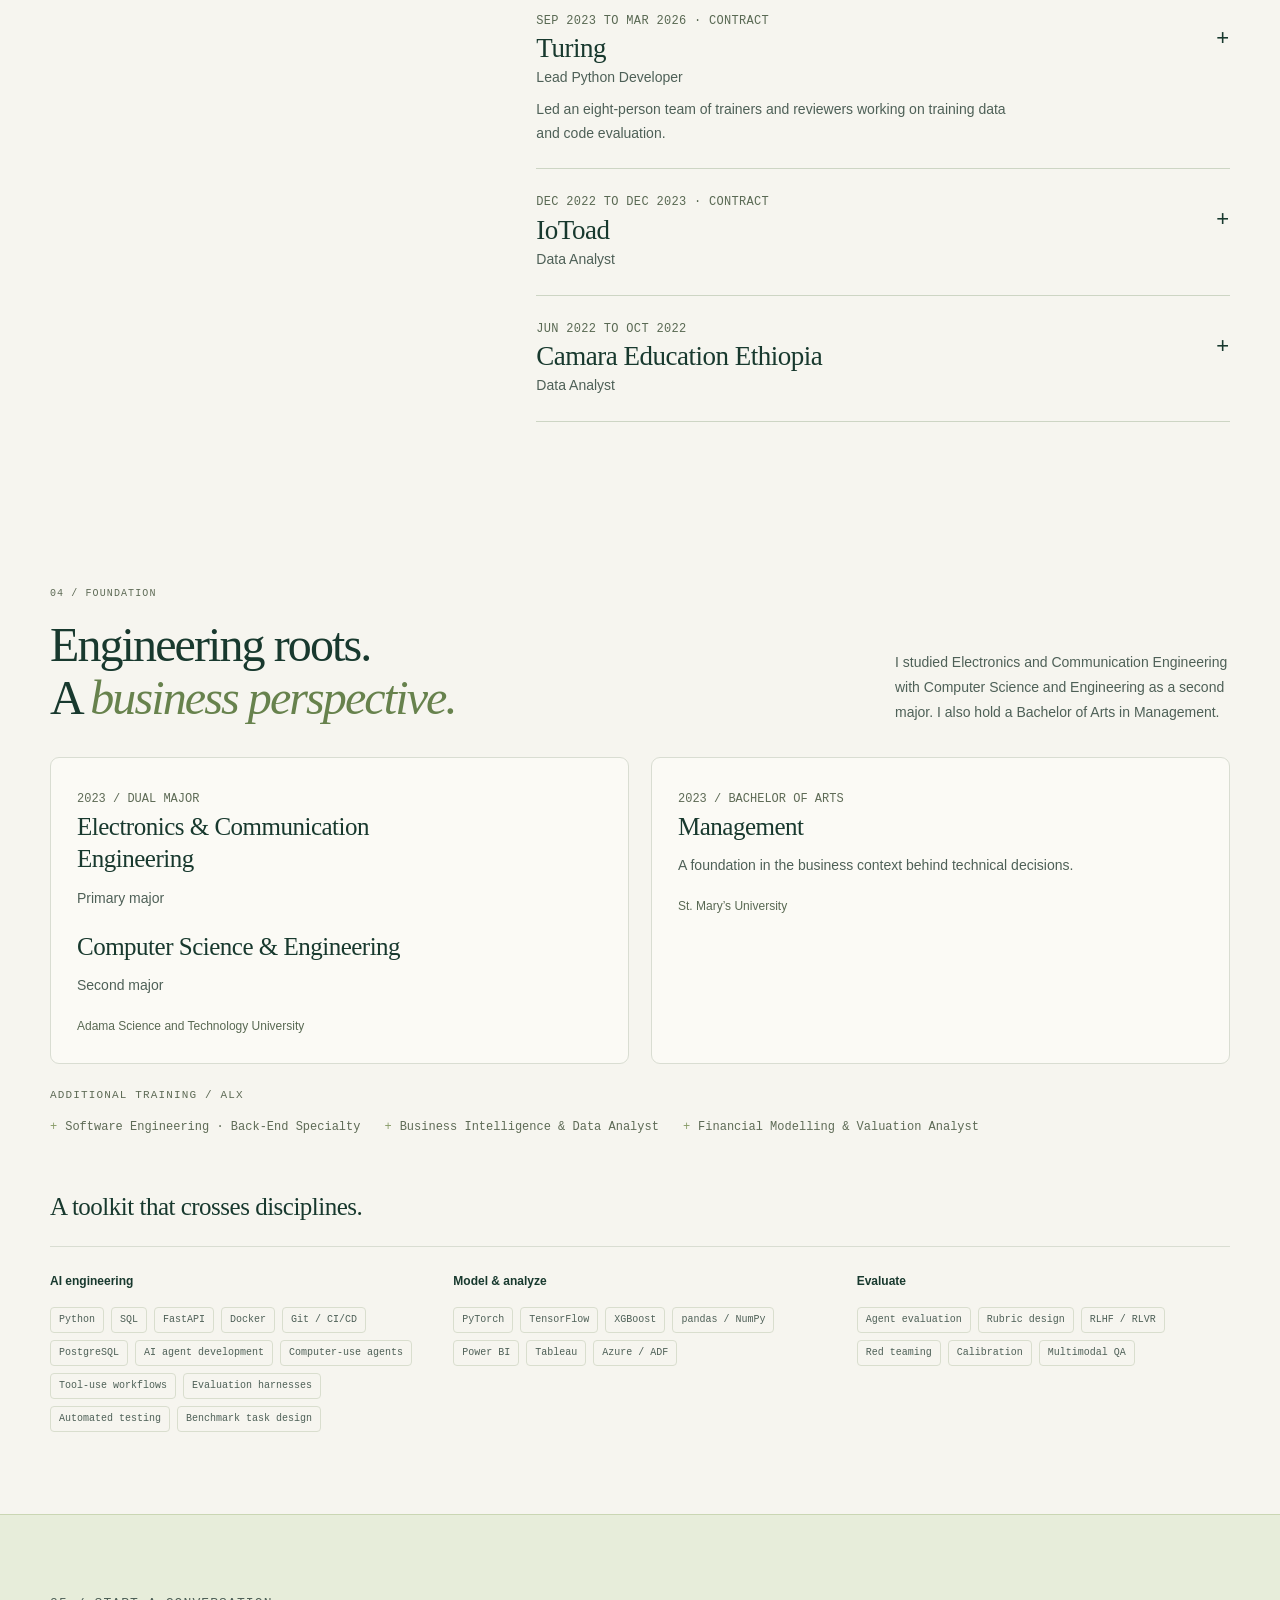
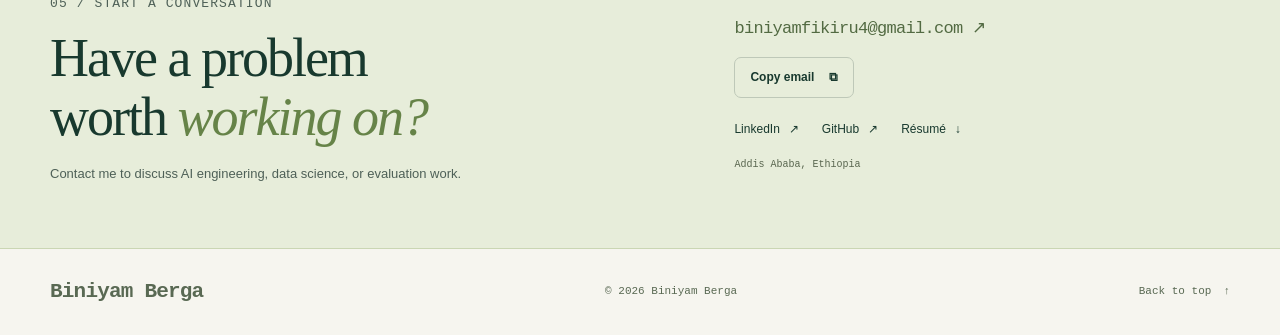
==== commit cd1ac279: "Clarify work selectors and link related projects" ====
--- a/index.html
+++ b/index.html
@@ -44,23 +44,27 @@
       </div>
       <aside class="practice-panel" aria-label="Explore my areas of work">
         <div class="panel-heading"><span>THE WAY I WORK</span><span class="live-dot" aria-hidden="true"></span></div>
-        <div class="focus-switch" role="group" aria-label="Choose an area of work">
-          <button type="button" data-focus="ai" aria-pressed="true">AI systems</button>
-          <button type="button" data-focus="data" aria-pressed="false">Data science</button>
-          <button type="button" data-focus="evaluation" aria-pressed="false">Evaluation</button>
+        <div class="focus-controls">
+          <div class="focus-switch" role="group" aria-label="Choose an area of work" aria-describedby="focus-hint">
+            <button type="button" data-focus="ai" aria-pressed="true" aria-controls="practice-steps focus-content">AI systems</button>
+            <button type="button" data-focus="data" aria-pressed="false" aria-controls="practice-steps focus-content">Data science</button>
+            <button type="button" data-focus="evaluation" aria-pressed="false" aria-controls="practice-steps focus-content">Evaluation</button>
+          </div>
+          <p class="focus-hint" id="focus-hint">Choose an area to see how I work.</p>
         </div>
-        <div class="practice-diagram" aria-hidden="true">
-          <div class="diagram-node" id="node-start"><span>01</span><strong>Define the task</strong></div>
-          <div class="connector"><span>↓</span></div>
-          <div class="diagram-node" id="node-middle"><span>02</span><strong>Build the workflow</strong></div>
-          <div class="connector"><span>↓</span></div>
-          <div class="diagram-node" id="node-end"><span>03</span><strong>Test the behavior</strong><span class="node-mark">↗</span></div>
+        <div class="practice-diagram" id="practice-steps" role="list" aria-label="Workflow steps">
+          <div class="diagram-node" id="node-start" role="listitem"><span aria-hidden="true">01</span><strong>Define the task</strong></div>
+          <div class="connector" aria-hidden="true"><span>↓</span></div>
+          <div class="diagram-node" id="node-middle" role="listitem"><span aria-hidden="true">02</span><strong>Build the workflow</strong></div>
+          <div class="connector" aria-hidden="true"><span>↓</span></div>
+          <div class="diagram-node" id="node-end" role="listitem"><span aria-hidden="true">03</span><strong>Test the behavior</strong></div>
         </div>
-        <div class="focus-content" aria-live="polite" aria-atomic="true">
+        <div class="focus-content" id="focus-content" aria-live="polite" aria-atomic="true">
           <p class="eyebrow" id="focus-caption">ENGINEERING + INVESTIGATION</p>
           <h2 id="focus-title">Can it finish the job?</h2>
           <p id="focus-description">Agent workflows need more than a convincing answer. I work on repository tasks, tool use, and tests that check the result.</p>
           <div class="focus-tags" id="focus-tags"><span class="tag">Python</span><span class="tag">Docker</span><span class="tag">Agent workflows</span></div>
+          <a class="focus-work-link" id="focus-work-link" href="engineering/"><span id="focus-link-label">Explore AI engineering</span> <span aria-hidden="true">↗</span></a>
         </div>
       </aside>
       <div class="hero-footer"><span class="location"><span aria-hidden="true">◎</span> Based in Addis Ababa, Ethiopia</span><a href="#work" class="scroll-note">A closer look at my work <span aria-hidden="true">↓</span></a></div>
@@ -140,6 +144,6 @@
 
   <dialog class="case-dialog" id="case-dialog" aria-labelledby="case-title"><div class="dialog-header"><span>SELECTED WORK / BINIYAM BERGA</span><button class="dialog-close" type="button" id="close-dialog" aria-label="Close work details">×</button></div><div class="dialog-content" id="case-content"></div></dialog>
   <div id="toast" class="toast" role="status" aria-live="polite"></div>
-  <noscript><style>.nav-links{display:flex!important;position:static!important;flex-wrap:wrap}.nav-toggle,.focus-switch,.filter-bar,button.card-open,.demo,#copy-email{display:none!important}.nav-shell{flex-wrap:wrap}.method-layout{grid-template-columns:1fr}</style><div class="noscript-note">The main portfolio content is available without JavaScript. Enable JavaScript for work details and interactive examples.</div></noscript>
+  <noscript><style>.nav-links{display:flex!important;position:static!important;flex-wrap:wrap}.nav-toggle,.focus-controls,.filter-bar,button.card-open,.demo,#copy-email{display:none!important}.nav-shell{flex-wrap:wrap}.method-layout{grid-template-columns:1fr}</style><div class="noscript-note">The main portfolio content is available without JavaScript. Enable JavaScript for work details and interactive examples.</div></noscript>
 </body>
 </html>
--- a/styles.css
+++ b/styles.css
@@ -85,11 +85,11 @@
 .focus-switch button { flex: 1; padding: 8px 4px; border: 0; border-radius: 4px; background: transparent; color: #59664f; font: 10px/1.5 var(--mono); transition: background .18s ease, color .18s ease; }
 .focus-switch button:hover { color: var(--ink); background: #edf0e6; }
 .focus-switch button[aria-pressed="true"] { background: var(--white); color: var(--ink); box-shadow: 0 1px 3px #18392e0c; }
+.focus-hint { margin-top: 9px; color: var(--muted); font-size: 11px; line-height: 1.5; }
 .practice-diagram { position: relative; min-height: 185px; padding: 25px 24px 24px; display: flex; flex-direction: column; justify-content: center; align-items: center; }
 .diagram-node { position: relative; width: 100%; min-height: 42px; border: 1px solid #c4cfbb; border-radius: 6px; background: var(--paper); padding: 10px 13px; display: flex; align-items: center; gap: 12px; font: 10px var(--mono); }
 .diagram-node > span:first-child { color: #8b9c7e; font-size: 8px; }
 .diagram-node strong { font-weight: 400; }
-.diagram-node .node-mark { margin-left: auto; font-size: 14px; }
 .diagram-node svg { width: 24px; height: 24px; stroke-width: 1.3; }
 .diagram-node:last-child, .diagram-node.active, .diagram-node.highlight { background: var(--lime); border-color: #afc96d; }
 .connector { width: 1px; height: 12px; background: #aab89f; position: relative; }
@@ -100,6 +100,8 @@
 .focus-content .eyebrow { margin: 0 0 8px; font-size: 8px; line-height: 1.4; letter-spacing: .7px; color: #59664f; }
 .focus-content p { margin-top: 9px; color: #5e6b56; font-size: 12px; line-height: 1.75; }
 .focus-tags { display: flex; gap: 6px; flex-wrap: wrap; margin-top: 16px; }
+.focus-work-link { display: inline-flex; align-items: center; gap: 9px; margin-top: 15px; padding-block: 6px; border-bottom: 1px solid #a4b498; color: var(--ink); font-size: 12px; line-height: 1.5; }
+.focus-work-link:hover { border-color: var(--ink); }
 .tag { display: inline-flex; align-items: center; padding: 3px 7px; font: 9px/1.6 var(--mono); border: 1px solid #cbd5c2; border-radius: 4px; color: #63715c; }
 
 .proof-strip { display: grid; grid-template-columns: repeat(3, 1fr); padding: 23px 0; border-top: 1px solid var(--line); border-bottom: 1px solid var(--line); }
@@ -367,7 +369,7 @@
   .hero-description { max-width: 550px; font-size: 15px; margin-top: 22px; }
   .hero-actions { margin-top: 25px; }
   .practice-panel { padding: 22px; display: grid; grid-template-columns: 1fr 1fr; column-gap: 24px; }
-  .panel-heading, .focus-switch { grid-column: 1 / -1; }
+  .panel-heading, .focus-controls { grid-column: 1 / -1; }
   .practice-diagram { min-height: 182px; padding: 20px 0; }
   .focus-content { border: 0; padding-top: 25px; min-height: 0; }
   .focus-content h2, .focus-content h3 { font-size: 23px; }
@@ -538,7 +540,7 @@
   html { scroll-behavior: auto; }
   body { background: #fff; color: #000; font-size: 11pt; }
   .container { width: 100%; }
-  .site-header, .hero-actions, .hero-footer, .focus-switch, .filter-bar, .card-open, .demo, .back-top, .contact-actions, #toast, .case-dialog { display: none !important; }
+  .site-header, .hero-actions, .hero-footer, .focus-controls, .filter-bar, .card-open, .demo, .back-top, .contact-actions, #toast, .case-dialog { display: none !important; }
   .hero, .section, .method-section, .contact-section { padding: 20pt 0; }
   .hero, .hero-main, .method-layout, .experience-layout, .contact-layout { display: block; }
   .hero h1 { font-size: 42pt; letter-spacing: -1pt; }
